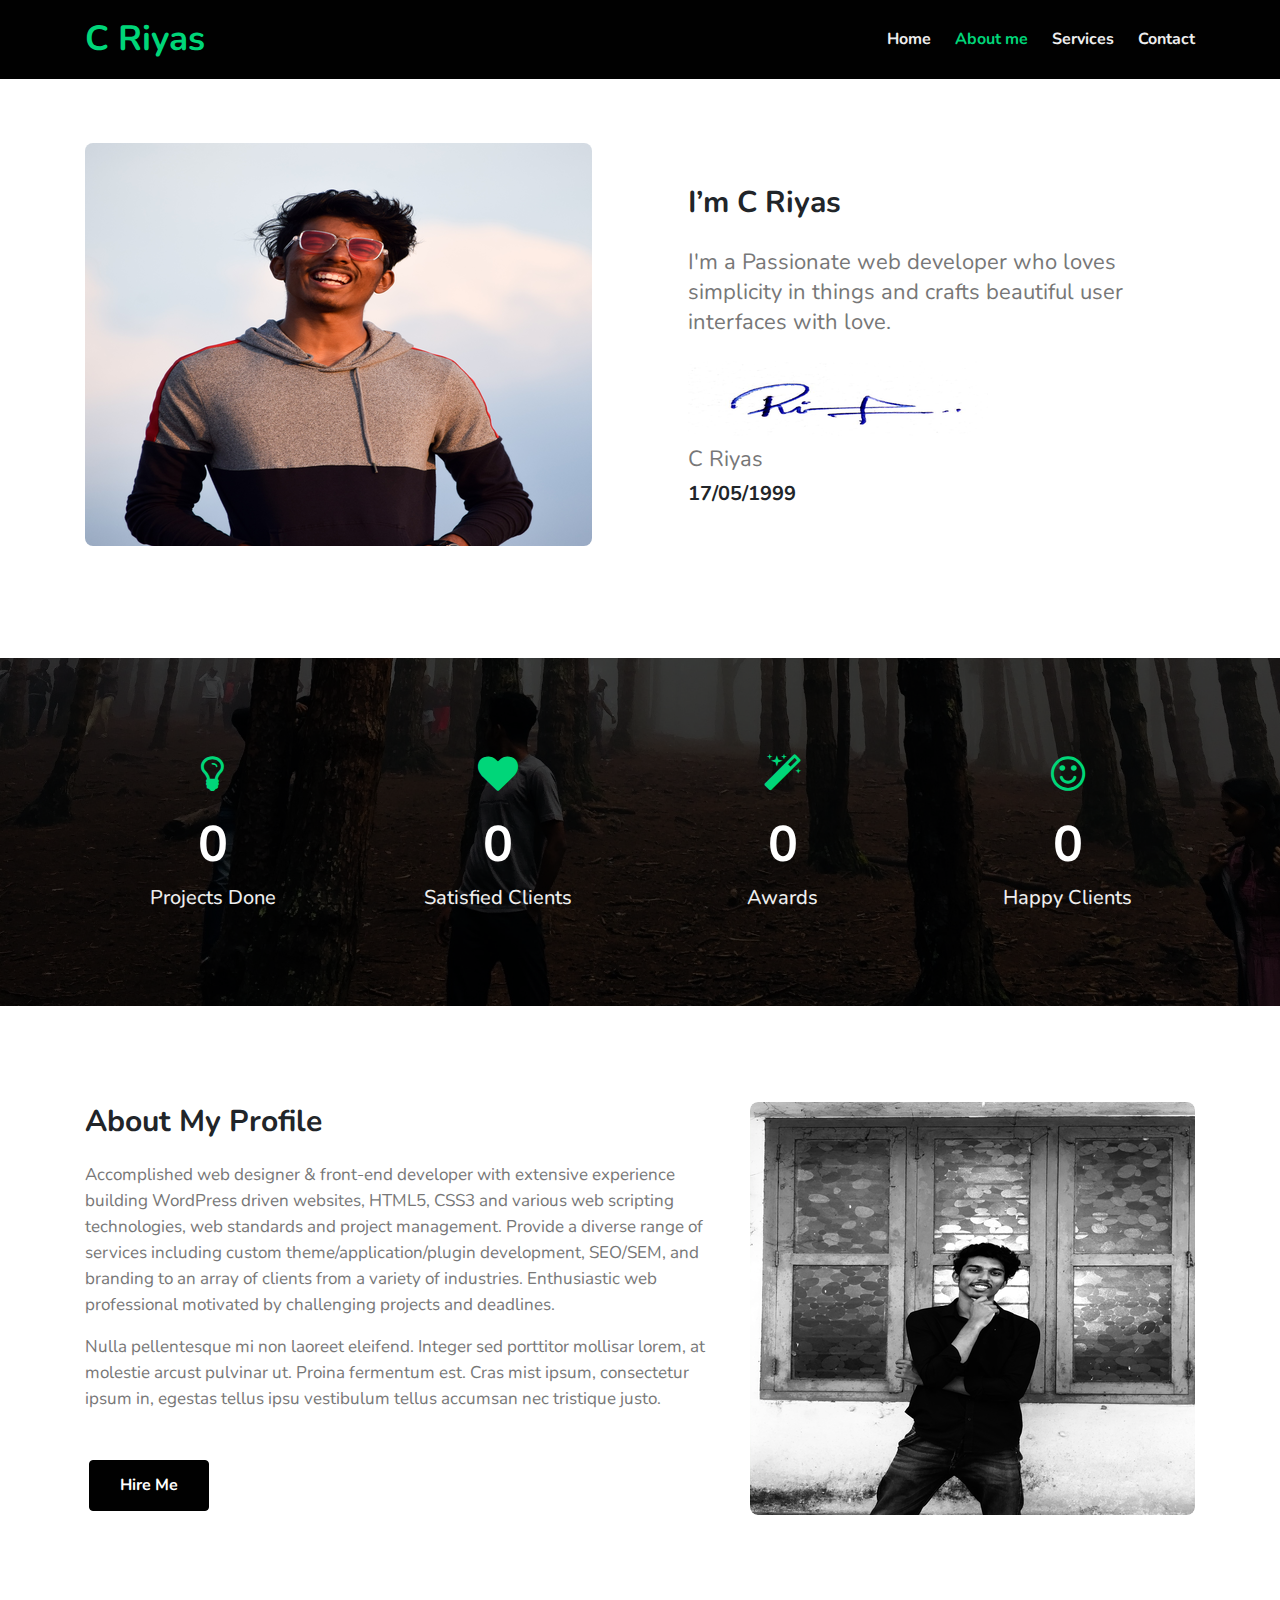
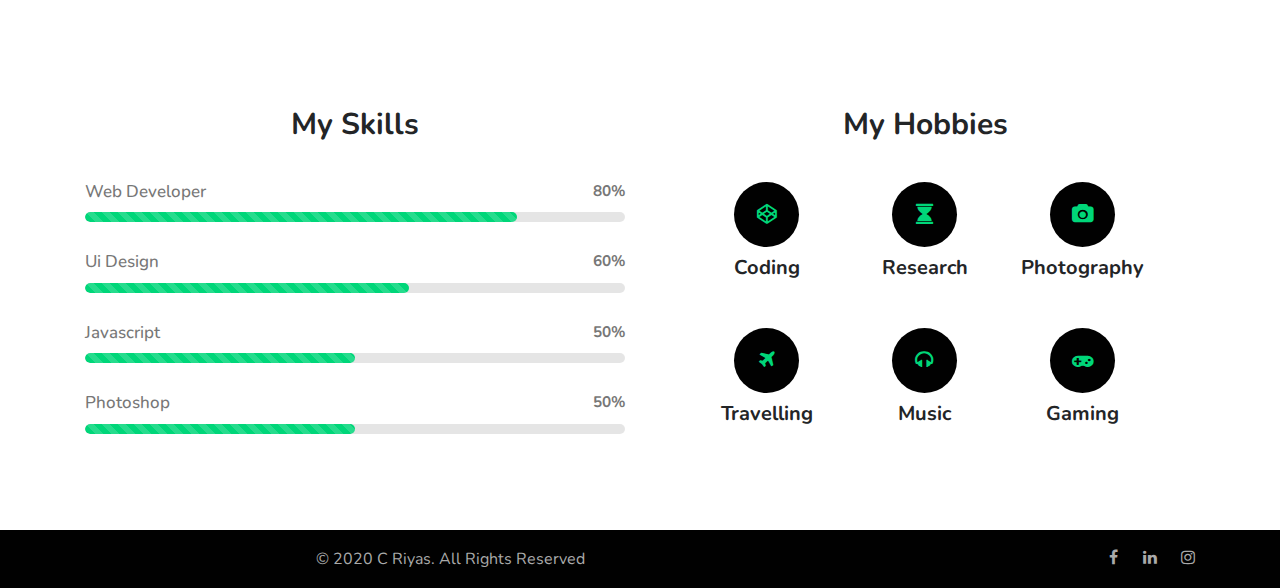
==== about.html @ 2004eec5 "Final file" ====
<!--
Author: W3layouts
Author URL: http://w3layouts.com
-->
<!doctype html>
<html lang="en">

<head>
  <!-- Required meta tags -->
  <meta charset="utf-8">
  <meta name="viewport" content="width=device-width, initial-scale=1, shrink-to-fit=no">

  <title>C Riyas | About</title>
  <link rel="icon" href="assets/images/title.jpg" type="image/icon type">

  <!-- google fonts -->
  <link href="//fonts.googleapis.com/css?family=Nunito:400,700&display=swap" rel="stylesheet">

  <!-- Template CSS -->
  <link rel="stylesheet" href="assets/css/style-starter.css">

</head>

<body>
<!-- header -->
<header>
  <div class="w3l-header" id="home">
    <div class="container">
      <nav class="navbar navbar-expand-lg navbar-dark pl-0 pr-0">
        <a class="navbar-brand m-0" href="index.html">C Riyas</a>
        <!-- if logo is image enable this   
            <a class="navbar-brand" href="#index.html">
                <img src="image-path" alt="Your logo" title="Your logo" style="height:35px;" />
            </a> -->
        <button class="navbar-toggler" type="button" data-toggle="collapse" data-target="#navbarNav" aria-controls="navbarNav" aria-expanded="false"
          aria-label="Toggle navigation">
          <span class="navbar-toggler-icon fa fa-bars"></span>
        </button>
        <div class="collapse navbar-collapse" id="navbarNav">
          <ul class="navbar-nav ml-auto">
            <li class="nav-item mr-lg-4">
              <a class="nav-link pl-0 pr-0" href="index.html">Home <span class="sr-only">(current)</span></a>
            </li>
            <li class="nav-item active mr-lg-4">
              <a class="nav-link pl-0 pr-0" href="about.html">About me</a>
            </li>
            <li class="nav-item mr-lg-4">
              <a class="nav-link pl-0 pr-0" href="services.html">Services</a>
            </li>
            <li class="nav-item">
              <a class="nav-link pl-0 pr-0" href="contact.html">Contact</a>
            </li>
          </ul>
        </div>
      </nav>
    </div>
  </div>
</header>
<!-- //header -->
<!-- about me -->
<div class="w3l-about py-5">
    <div class="container py-lg-3">
        <div class="row about-content mb-lg-5">
            <div class="col-lg-6 pr-md-5">
                <div class="image-block">
                    <img src="assets/images/profile.png" class="img-fluid myphoto" alt="my photo" />
                </div>
            </div>
            <div class="col-lg-6 info pl-lg-5 mt-lg-0 mt-5 pt-lg-0 pt-3 align-center">
                <h4 class="">I’m C Riyas</h4>
                <p class="mt-md-4 mt-3 mb-0"> I'm a Passionate web developer who loves simplicity in things and crafts beautiful user
                    interfaces with love.</p>
                <img src="assets/images/sign-riy.png" class="img-fluid signature mt-4 mb-2" width="300px" alt="my photo" />
                <p class="m-0 mb-2">C Riyas</p>
                <h6>17/05/1999</h6>
            </div>
        </div>
    </div>
</div>
<!-- //about me -->
<!-- stats -->
<section class="w3l-stats py-lg-5 py-4" id="stats">
    <div class="gallery-inner container py-md-5 py-4">
        <div class="row stats-con text-white">
            <div class="col-sm-3 col-6 stats_info counter_grid">
                <span class="fa fa-lightbulb-o"></span>
                <p class="counter">0</p>
                <h4>Projects Done</h4>
            </div>
            <div class="col-sm-3 col-6 stats_info counter_grid1">
                <span class="fa fa-heart"></span>
                <p class="counter">0</p>
                <h4>Satisfied Clients</h4>
            </div>
            <div class="col-sm-3 col-6 stats_info counter_grid mt-sm-0 mt-5">
                <span class="fa fa-magic"></span>
                <p class="counter">0</p>
                <h4>Awards</h4>
            </div>
            <div class="col-sm-3 col-6 stats_info counter_grid2 mt-sm-0 mt-5">
                <span class="fa fa-smile-o"></span>
                <p class="counter">0</p>
                <h4>Happy Clients</h4>
            </div>
        </div>
    </div>
</section>
<!-- //stats -->
<!-- about my profile -->
<section class="w3l-about-bottom py-5" id="about">
    <div class="container py-lg-5 py-md-3">
        <div class="row middle-grids">
            <div class="col-lg-7 advantage-grid-info">
                <div class="advantage_left">
                    <h4>About my profile </h4>
                    <p class="mb-3">Accomplished web designer & front-end developer with extensive experience
                        building WordPress driven websites, HTML5, CSS3 and various web scripting technologies,
                        web standards and project management. Provide a diverse range of services including custom
                        theme/application/plugin development, SEO/SEM, and branding to an array of clients from a
                        variety of industries. Enthusiastic web professional motivated by challenging projects and
                        deadlines.</p>
                    <p class="mb-0">Nulla pellentesque mi non laoreet eleifend. Integer sed porttitor mollisar
                        lorem, at molestie arcust pulvinar ut. Proina fermentum est. Cras mist ipsum, consectetur
                        ipsum in, egestas tellus ipsu vestibulum tellus accumsan nec tristique justo.
                    </p>
                    <a href="contact.html" class="btn-style btn-secondary btn mt-lg-5 mt-4 ml-1">Hire Me</a>
                </div>
            </div>
            <div class="col-lg-5 advantage-grid-info1">
                <div class="advantage_left1 mt-lg-0 mt-5">
                    <img src="assets/images/about.png" class="img img-fluid" alt="">
                </div>
            </div>
        </div>
    </div>
</section>
<!-- //about my profile -->
<!-- skills and hobbies -->
<div class="w3l-skills py-5" id="skills">
    <div class="container py-lg-5 py-md-3">
        <div class="modal-spa">
            <div class="row skills">
                <div class="col-lg-6 bar-grids bargrids-left">
                    <h4> My Skills </h4>
                    <h6>web developer <span> 80% </span></h6>
                    <div class="progress">
                        <div class="progress-bar progress-bar-striped active editContent" style="width: 80%">
                        </div>
                    </div>
                    <h6>ui design <span> 60% </span></h6>
                    <div class="progress  w3-bar-grids">
                        <div class="progress-bar progress-bar-striped active" style="width: 60%">
                        </div>
                    </div>
                    <h6>Javascript<span>50% </span></h6>
                    <div class="progress  w3-bar-grids">
                        <div class="progress-bar progress-bar-striped active" style="width: 50%">
                        </div>
                    </div>
                    <h6>Photoshop <span> 50% </span></h6>
                    <div class="progress  w3-bar-grids prgs-w3-last">
                        <div class="progress-bar progress-bar-striped active" style="width: 50%">
                        </div>
                    </div>
                </div>
                <div class="col-lg-6 bar-grids w3-bar-grids mt-lg-0 mt-5">
                    <h4> My Hobbies </h4>
                    <div class="row pl-lg-5 pr-lg-5">
                        <div class="col-4 hobbies-grid1 grid1">
                            <div class="icon-bg">
                                <span class="fa fa-codepen"></span>
                            </div>
                            <h5>Coding</h5>
                        </div>
                        <div class="col-4 hobbies-grid1 grid2">
                            <div class="icon-bg">
                                <span class="fa fa-hourglass"></span>
                            </div>
                            <h5>Research</h5>
                        </div>
                        <div class="col-4 hobbies-grid1 grid3">
                            <div class="icon-bg">
                                <span class="fa fa-camera"></span>
                            </div>
                            <h5>Photography</h5>
                        </div>
                        <div class="col-4 hobbies-grid1 grid4">
                            <div class="icon-bg">
                                <span class="fa fa-plane"></span>
                            </div>
                            <h5>Travelling</h5>
                        </div>
                        <div class="col-4 hobbies-grid1 grid5">
                            <div class="icon-bg">
                                <span class="fa fa-headphones"></span>
                            </div>
                            <h5>Music</h5>
                        </div>
                        <div class="col-4 hobbies-grid1 grid6">
                            <div class="icon-bg">
                                <span class="fa fa-gamepad"></span>
                            </div>
                            <h5>Gaming</h5>
                        </div>
                    </div>
                </div>
            </div>
        </div>
    </div>
</div>
<!-- //skills and hobbies -->
<!-- Footer -->
<footer>
  <section class="w3l-footers-1">
    <div class="footer py-3">
      <div class="container">
        <div class="footer-content">
          <div class="row">
            <div class="col-lg-8 footer-left">
              <p class="m-0 text-center">&copy; 2020 C Riyas. All Rights Reserved</p>
            </div>
            <div class="col-lg-4 footer-right text-lg-right text-center mt-lg-0 mt-3">
              <ul class="social m-0 p-0">
                <li><a href="https://www.facebook.com/riyas.muhammed.7315/"><span class="fa fa-facebook"></span></a></li>
                <li><a href="#linkedin"><span class="fa fa-linkedin"></span></a></li>
                <li><a href="https://www.instagram.com/c_riyaz/"><span class="fa fa-instagram"></span></a></li>
              </ul>
            </div>
          </div>
        </div>
      </div>
    </div>
  </section>
</footer>
<!-- //Footer -->

<!-- move top -->
<button onclick="topFunction()" id="movetop" class="editContent" title="Go to top">
  <span class="fa fa-angle-up"></span>
</button>
<script>
  // When the user scrolls down 20px from the top of the document, show the button
  window.onscroll = function () {
    scrollFunction()
  };

  function scrollFunction() {
    if (document.body.scrollTop > 20 || document.documentElement.scrollTop > 20) {
      document.getElementById("movetop").style.display = "block";
    } else {
      document.getElementById("movetop").style.display = "none";
    }
  }

  // When the user clicks on the button, scroll to the top of the document
  function topFunction() {
    document.body.scrollTop = 0;
    document.documentElement.scrollTop = 0;
  }
</script>
<!-- /move top -->

<!-- common jquery -->
<script src="assets/js/jquery-3.3.1.min.js"></script>
<!-- //common jquery -->

<!-- disable body scroll which navbar is in active -->
<script>
  $(function () {
    $('.navbar-toggler').click(function () {
      $('body').toggleClass('noscroll');
    })
  });
</script>
<!-- disable body scroll which navbar is in active -->


<!-- for blog carousel slider -->
<script src="assets/js/owl.carousel.js"></script>
<script>
  $(document).ready(function () {
    var owl = $('.owl-carousel');
    owl.owlCarousel({
      stagePadding: 20,
      margin: 15,
      nav: false,
      loop: false,
      responsive: {
        0: {
          items: 1
        },
        600: {
          items: 2
        },
        1000: {
          items: 3
        }
      }
    })
  })
</script>
<!-- //for blog carousel slider -->


<!-- stats number counter-->
<script src="assets/js/jquery.waypoints.min.js"></script>
<script src="assets/js/jquery.countup.js"></script>
<script>
  $('.counter').countUp();
</script>
<!-- //stats number counter -->

<!-- jQuery-Photo-filter-lightbox-portfolio-plugin -->
<script src="assets/js/jquery-1.7.2.js"></script>
<script src="assets/js/jquery.quicksand.js"></script>
<script src="assets/js/script.js"></script>
<script src="assets/js/jquery.prettyPhoto.js"></script>
<!-- //jQuery-Photo-filter-lightbox-portfolio-plugin -->

<!--  bootstrap js -->
<script src="assets/js/bootstrap.min.js"></script>
<!--  //bootstrap js -->

</body>

</html>
---- assets/css/style-starter.css ----
/*--
Author: W3layouts
Author URL: http://w3layouts.com
--*/@charset "UTF-8";
/*!
 * Bootstrap v4.4.1 (https://getbootstrap.com/)
 * Copyright 2011-2019 The Bootstrap Authors
 * Copyright 2011-2019 Twitter, Inc.
 * Licensed under MIT (https://github.com/twbs/bootstrap/blob/master/LICENSE)
 */
:root {
  --blue: #007bff;
  --indigo: #6610f2;
  --purple: #6f42c1;
  --pink: #e83e8c;
  --red: #dc3545;
  --orange: #fd7e14;
  --yellow: #ffc107;
  --green: #28a745;
  --teal: #20c997;
  --cyan: #17a2b8;
  --white: #fff;
  --gray: #6c757d;
  --gray-dark: #343a40;
  --primary: #00d679;
  --secondary: #010101;
  --success: #28a745;
  --info: #17a2b8;
  --warning: #ffc107;
  --danger: #dc3545;
  --light: #f8f9fa;
  --dark: #343a40;
  --breakpoint-xs: 0;
  --breakpoint-sm: 576px;
  --breakpoint-md: 768px;
  --breakpoint-lg: 992px;
  --breakpoint-xl: 1200px;
  --font-family-sans-serif: -apple-system, BlinkMacSystemFont, "Segoe UI", Roboto, "Helvetica Neue", Arial, "Noto Sans", sans-serif, "Apple Color Emoji", "Segoe UI Emoji", "Segoe UI Symbol", "Noto Color Emoji";
  --font-family-monospace: SFMono-Regular, Menlo, Monaco, Consolas, "Liberation Mono", "Courier New", monospace; }

*,
*::before,
*::after {
  box-sizing: border-box; }

html {
  font-family: sans-serif;
  line-height: 1.15;
  -webkit-text-size-adjust: 100%;
  -webkit-tap-highlight-color: rgba(0, 0, 0, 0); }

article, aside, figcaption, figure, footer, header, hgroup, main, nav, section {
  display: block; }

body {
  margin: 0;
  font-family: -apple-system, BlinkMacSystemFont, "Segoe UI", Roboto, "Helvetica Neue", Arial, "Noto Sans", sans-serif, "Apple Color Emoji", "Segoe UI Emoji", "Segoe UI Symbol", "Noto Color Emoji";
  font-size: 1rem;
  font-weight: 400;
  line-height: 1.5;
  color: #212529;
  text-align: left;
  background-color: #fff; }

[tabindex="-1"]:focus:not(:focus-visible) {
  outline: 0 !important; }

hr {
  box-sizing: content-box;
  height: 0;
  overflow: visible; }

h1, h2, h3, h4, h5, h6 {
  margin-top: 0;
  margin-bottom: 0.5rem; }

p {
  margin-top: 0;
  margin-bottom: 1rem; }

abbr[title],
abbr[data-original-title] {
  text-decoration: underline;
  -webkit-text-decoration: underline dotted;
          text-decoration: underline dotted;
  cursor: help;
  border-bottom: 0;
  -webkit-text-decoration-skip-ink: none;
          text-decoration-skip-ink: none; }

address {
  margin-bottom: 1rem;
  font-style: normal;
  line-height: inherit; }

ol,
ul,
dl {
  margin-top: 0;
  margin-bottom: 1rem; }

ol ol,
ul ul,
ol ul,
ul ol {
  margin-bottom: 0; }

dt {
  font-weight: 700; }

dd {
  margin-bottom: .5rem;
  margin-left: 0; }

blockquote {
  margin: 0 0 1rem; }

b,
strong {
  font-weight: bolder; }

small {
  font-size: 80%; }

sub,
sup {
  position: relative;
  font-size: 75%;
  line-height: 0;
  vertical-align: baseline; }

sub {
  bottom: -.25em; }

sup {
  top: -.5em; }

a {
  color: #00d679;
  text-decoration: none;
  background-color: transparent; }
  a:hover {
    color: #008a4e;
    text-decoration: underline; }

a:not([href]) {
  color: inherit;
  text-decoration: none; }
  a:not([href]):hover {
    color: inherit;
    text-decoration: none; }

pre,
code,
kbd,
samp {
  font-family: SFMono-Regular, Menlo, Monaco, Consolas, "Liberation Mono", "Courier New", monospace;
  font-size: 1em; }

pre {
  margin-top: 0;
  margin-bottom: 1rem;
  overflow: auto; }

figure {
  margin: 0 0 1rem; }

img {
  vertical-align: middle;
  border-style: none; }

svg {
  overflow: hidden;
  vertical-align: middle; }

table {
  border-collapse: collapse; }

caption {
  padding-top: 0.75rem;
  padding-bottom: 0.75rem;
  color: #6c757d;
  text-align: left;
  caption-side: bottom; }

th {
  text-align: inherit; }

label {
  display: inline-block;
  margin-bottom: 0.5rem; }

button {
  border-radius: 0; }

button:focus {
  outline: 1px dotted;
  outline: 5px auto -webkit-focus-ring-color; }

input,
button,
select,
optgroup,
textarea {
  margin: 0;
  font-family: inherit;
  font-size: inherit;
  line-height: inherit; }

button,
input {
  overflow: visible; }

button,
select {
  text-transform: none; }

select {
  word-wrap: normal; }

button,
[type="button"],
[type="reset"],
[type="submit"] {
  -webkit-appearance: button; }

button:not(:disabled),
[type="button"]:not(:disabled),
[type="reset"]:not(:disabled),
[type="submit"]:not(:disabled) {
  cursor: pointer; }

button::-moz-focus-inner,
[type="button"]::-moz-focus-inner,
[type="reset"]::-moz-focus-inner,
[type="submit"]::-moz-focus-inner {
  padding: 0;
  border-style: none; }

input[type="radio"],
input[type="checkbox"] {
  box-sizing: border-box;
  padding: 0; }

input[type="date"],
input[type="time"],
input[type="datetime-local"],
input[type="month"] {
  -webkit-appearance: listbox; }

textarea {
  overflow: auto;
  resize: vertical; }

fieldset {
  min-width: 0;
  padding: 0;
  margin: 0;
  border: 0; }

legend {
  display: block;
  width: 100%;
  max-width: 100%;
  padding: 0;
  margin-bottom: .5rem;
  font-size: 1.5rem;
  line-height: inherit;
  color: inherit;
  white-space: normal; }
  @media (max-width: 1200px) {
    legend {
      font-size: calc(1.275rem + 0.3vw) ; } }

progress {
  vertical-align: baseline; }

[type="number"]::-webkit-inner-spin-button,
[type="number"]::-webkit-outer-spin-button {
  height: auto; }

[type="search"] {
  outline-offset: -2px;
  -webkit-appearance: none; }

[type="search"]::-webkit-search-decoration {
  -webkit-appearance: none; }

::-webkit-file-upload-button {
  font: inherit;
  -webkit-appearance: button; }

output {
  display: inline-block; }

summary {
  display: list-item;
  cursor: pointer; }

template {
  display: none; }

[hidden] {
  display: none !important; }

h1, h2, h3, h4, h5, h6,
.h1, .h2, .h3, .h4, .h5, .h6 {
  margin-bottom: 0.5rem;
  font-weight: 500;
  line-height: 1.2; }

h1, .h1 {
  font-size: 2.5rem; }
  @media (max-width: 1200px) {
    h1, .h1 {
      font-size: calc(1.375rem + 1.5vw) ; } }

h2, .h2 {
  font-size: 2rem; }
  @media (max-width: 1200px) {
    h2, .h2 {
      font-size: calc(1.325rem + 0.9vw) ; } }

h3, .h3 {
  font-size: 1.75rem; }
  @media (max-width: 1200px) {
    h3, .h3 {
      font-size: calc(1.3rem + 0.6vw) ; } }

h4, .h4 {
  font-size: 1.5rem; }
  @media (max-width: 1200px) {
    h4, .h4 {
      font-size: calc(1.275rem + 0.3vw) ; } }

h5, .h5 {
  font-size: 1.25rem; }

h6, .h6 {
  font-size: 1rem; }

.lead {
  font-size: 1.25rem;
  font-weight: 300; }

.display-1 {
  font-size: 6rem;
  font-weight: 300;
  line-height: 1.2; }
  @media (max-width: 1200px) {
    .display-1 {
      font-size: calc(1.725rem + 5.7vw) ; } }

.display-2 {
  font-size: 5.5rem;
  font-weight: 300;
  line-height: 1.2; }
  @media (max-width: 1200px) {
    .display-2 {
      font-size: calc(1.675rem + 5.1vw) ; } }

.display-3 {
  font-size: 4.5rem;
  font-weight: 300;
  line-height: 1.2; }
  @media (max-width: 1200px) {
    .display-3 {
      font-size: calc(1.575rem + 3.9vw) ; } }

.display-4 {
  font-size: 3.5rem;
  font-weight: 300;
  line-height: 1.2; }
  @media (max-width: 1200px) {
    .display-4 {
      font-size: calc(1.475rem + 2.7vw) ; } }

hr {
  margin-top: 1rem;
  margin-bottom: 1rem;
  border: 0;
  border-top: 1px solid rgba(0, 0, 0, 0.1); }

small,
.small {
  font-size: 80%;
  font-weight: 400; }

mark,
.mark {
  padding: 0.2em;
  background-color: #fcf8e3; }

.list-unstyled {
  padding-left: 0;
  list-style: none; }

.list-inline {
  padding-left: 0;
  list-style: none; }

.list-inline-item {
  display: inline-block; }
  .list-inline-item:not(:last-child) {
    margin-right: 0.5rem; }

.initialism {
  font-size: 90%;
  text-transform: uppercase; }

.blockquote {
  margin-bottom: 1rem;
  font-size: 1.25rem; }

.blockquote-footer {
  display: block;
  font-size: 80%;
  color: #6c757d; }
  .blockquote-footer::before {
    content: "\2014\00A0"; }

.img-fluid {
  max-width: 100%;
  height: auto; }

.img-thumbnail {
  padding: 0.25rem;
  background-color: #fff;
  border: 1px solid #dee2e6;
  border-radius: 0.25rem;
  max-width: 100%;
  height: auto; }

.figure {
  display: inline-block; }

.figure-img {
  margin-bottom: 0.5rem;
  line-height: 1; }

.figure-caption {
  font-size: 90%;
  color: #6c757d; }

code {
  font-size: 87.5%;
  color: #e83e8c;
  word-wrap: break-word; }
  a > code {
    color: inherit; }

kbd {
  padding: 0.2rem 0.4rem;
  font-size: 87.5%;
  color: #fff;
  background-color: #212529;
  border-radius: 0.2rem; }
  kbd kbd {
    padding: 0;
    font-size: 100%;
    font-weight: 700; }

pre {
  display: block;
  font-size: 87.5%;
  color: #212529; }
  pre code {
    font-size: inherit;
    color: inherit;
    word-break: normal; }

.pre-scrollable {
  max-height: 340px;
  overflow-y: scroll; }

.container {
  width: 100%;
  padding-right: 15px;
  padding-left: 15px;
  margin-right: auto;
  margin-left: auto; }
  @media (min-width: 576px) {
    .container {
      max-width: 540px; } }
  @media (min-width: 768px) {
    .container {
      max-width: 720px; } }
  @media (min-width: 992px) {
    .container {
      max-width: 960px; } }
  @media (min-width: 1200px) {
    .container {
      max-width: 1140px; } }

.container-fluid, .container-sm, .container-md, .container-lg, .container-xl {
  width: 100%;
  padding-right: 15px;
  padding-left: 15px;
  margin-right: auto;
  margin-left: auto; }

@media (min-width: 576px) {
  .container, .container-sm {
    max-width: 540px; } }

@media (min-width: 768px) {
  .container, .container-sm, .container-md {
    max-width: 720px; } }

@media (min-width: 992px) {
  .container, .container-sm, .container-md, .container-lg {
    max-width: 960px; } }

@media (min-width: 1200px) {
  .container, .container-sm, .container-md, .container-lg, .container-xl {
    max-width: 1140px; } }

.row {
  display: flex;
  flex-wrap: wrap;
  margin-right: -15px;
  margin-left: -15px; }

.no-gutters {
  margin-right: 0;
  margin-left: 0; }
  .no-gutters > .col,
  .no-gutters > [class*="col-"] {
    padding-right: 0;
    padding-left: 0; }

.col-1, .col-2, .col-3, .col-4, .col-5, .col-6, .col-7, .col-8, .col-9, .col-10, .col-11, .col-12, .col,
.col-auto, .col-sm-1, .col-sm-2, .col-sm-3, .col-sm-4, .col-sm-5, .col-sm-6, .col-sm-7, .col-sm-8, .col-sm-9, .col-sm-10, .col-sm-11, .col-sm-12, .col-sm,
.col-sm-auto, .col-md-1, .col-md-2, .col-md-3, .col-md-4, .col-md-5, .col-md-6, .col-md-7, .col-md-8, .col-md-9, .col-md-10, .col-md-11, .col-md-12, .col-md,
.col-md-auto, .col-lg-1, .col-lg-2, .col-lg-3, .col-lg-4, .col-lg-5, .col-lg-6, .col-lg-7, .col-lg-8, .col-lg-9, .col-lg-10, .col-lg-11, .col-lg-12, .col-lg,
.col-lg-auto, .col-xl-1, .col-xl-2, .col-xl-3, .col-xl-4, .col-xl-5, .col-xl-6, .col-xl-7, .col-xl-8, .col-xl-9, .col-xl-10, .col-xl-11, .col-xl-12, .col-xl,
.col-xl-auto {
  position: relative;
  width: 100%;
  padding-right: 15px;
  padding-left: 15px; }

.col {
  flex-basis: 0;
  flex-grow: 1;
  max-width: 100%; }

.row-cols-1 > * {
  flex: 0 0 100%;
  max-width: 100%; }

.row-cols-2 > * {
  flex: 0 0 50%;
  max-width: 50%; }

.row-cols-3 > * {
  flex: 0 0 33.33333%;
  max-width: 33.33333%; }

.row-cols-4 > * {
  flex: 0 0 25%;
  max-width: 25%; }

.row-cols-5 > * {
  flex: 0 0 20%;
  max-width: 20%; }

.row-cols-6 > * {
  flex: 0 0 16.66667%;
  max-width: 16.66667%; }

.col-auto {
  flex: 0 0 auto;
  width: auto;
  max-width: 100%; }

.col-1 {
  flex: 0 0 8.33333%;
  max-width: 8.33333%; }

.col-2 {
  flex: 0 0 16.66667%;
  max-width: 16.66667%; }

.col-3 {
  flex: 0 0 25%;
  max-width: 25%; }

.col-4 {
  flex: 0 0 33.33333%;
  max-width: 33.33333%; }

.col-5 {
  flex: 0 0 41.66667%;
  max-width: 41.66667%; }

.col-6 {
  flex: 0 0 50%;
  max-width: 50%; }

.col-7 {
  flex: 0 0 58.33333%;
  max-width: 58.33333%; }

.col-8 {
  flex: 0 0 66.66667%;
  max-width: 66.66667%; }

.col-9 {
  flex: 0 0 75%;
  max-width: 75%; }

.col-10 {
  flex: 0 0 83.33333%;
  max-width: 83.33333%; }

.col-11 {
  flex: 0 0 91.66667%;
  max-width: 91.66667%; }

.col-12 {
  flex: 0 0 100%;
  max-width: 100%; }

.order-first {
  order: -1; }

.order-last {
  order: 13; }

.order-0 {
  order: 0; }

.order-1 {
  order: 1; }

.order-2 {
  order: 2; }

.order-3 {
  order: 3; }

.order-4 {
  order: 4; }

.order-5 {
  order: 5; }

.order-6 {
  order: 6; }

.order-7 {
  order: 7; }

.order-8 {
  order: 8; }

.order-9 {
  order: 9; }

.order-10 {
  order: 10; }

.order-11 {
  order: 11; }

.order-12 {
  order: 12; }

.offset-1 {
  margin-left: 8.33333%; }

.offset-2 {
  margin-left: 16.66667%; }

.offset-3 {
  margin-left: 25%; }

.offset-4 {
  margin-left: 33.33333%; }

.offset-5 {
  margin-left: 41.66667%; }

.offset-6 {
  margin-left: 50%; }

.offset-7 {
  margin-left: 58.33333%; }

.offset-8 {
  margin-left: 66.66667%; }

.offset-9 {
  margin-left: 75%; }

.offset-10 {
  margin-left: 83.33333%; }

.offset-11 {
  margin-left: 91.66667%; }

@media (min-width: 576px) {
  .col-sm {
    flex-basis: 0;
    flex-grow: 1;
    max-width: 100%; }
  .row-cols-sm-1 > * {
    flex: 0 0 100%;
    max-width: 100%; }
  .row-cols-sm-2 > * {
    flex: 0 0 50%;
    max-width: 50%; }
  .row-cols-sm-3 > * {
    flex: 0 0 33.33333%;
    max-width: 33.33333%; }
  .row-cols-sm-4 > * {
    flex: 0 0 25%;
    max-width: 25%; }
  .row-cols-sm-5 > * {
    flex: 0 0 20%;
    max-width: 20%; }
  .row-cols-sm-6 > * {
    flex: 0 0 16.66667%;
    max-width: 16.66667%; }
  .col-sm-auto {
    flex: 0 0 auto;
    width: auto;
    max-width: 100%; }
  .col-sm-1 {
    flex: 0 0 8.33333%;
    max-width: 8.33333%; }
  .col-sm-2 {
    flex: 0 0 16.66667%;
    max-width: 16.66667%; }
  .col-sm-3 {
    flex: 0 0 25%;
    max-width: 25%; }
  .col-sm-4 {
    flex: 0 0 33.33333%;
    max-width: 33.33333%; }
  .col-sm-5 {
    flex: 0 0 41.66667%;
    max-width: 41.66667%; }
  .col-sm-6 {
    flex: 0 0 50%;
    max-width: 50%; }
  .col-sm-7 {
    flex: 0 0 58.33333%;
    max-width: 58.33333%; }
  .col-sm-8 {
    flex: 0 0 66.66667%;
    max-width: 66.66667%; }
  .col-sm-9 {
    flex: 0 0 75%;
    max-width: 75%; }
  .col-sm-10 {
    flex: 0 0 83.33333%;
    max-width: 83.33333%; }
  .col-sm-11 {
    flex: 0 0 91.66667%;
    max-width: 91.66667%; }
  .col-sm-12 {
    flex: 0 0 100%;
    max-width: 100%; }
  .order-sm-first {
    order: -1; }
  .order-sm-last {
    order: 13; }
  .order-sm-0 {
    order: 0; }
  .order-sm-1 {
    order: 1; }
  .order-sm-2 {
    order: 2; }
  .order-sm-3 {
    order: 3; }
  .order-sm-4 {
    order: 4; }
  .order-sm-5 {
    order: 5; }
  .order-sm-6 {
    order: 6; }
  .order-sm-7 {
    order: 7; }
  .order-sm-8 {
    order: 8; }
  .order-sm-9 {
    order: 9; }
  .order-sm-10 {
    order: 10; }
  .order-sm-11 {
    order: 11; }
  .order-sm-12 {
    order: 12; }
  .offset-sm-0 {
    margin-left: 0; }
  .offset-sm-1 {
    margin-left: 8.33333%; }
  .offset-sm-2 {
    margin-left: 16.66667%; }
  .offset-sm-3 {
    margin-left: 25%; }
  .offset-sm-4 {
    margin-left: 33.33333%; }
  .offset-sm-5 {
    margin-left: 41.66667%; }
  .offset-sm-6 {
    margin-left: 50%; }
  .offset-sm-7 {
    margin-left: 58.33333%; }
  .offset-sm-8 {
    margin-left: 66.66667%; }
  .offset-sm-9 {
    margin-left: 75%; }
  .offset-sm-10 {
    margin-left: 83.33333%; }
  .offset-sm-11 {
    margin-left: 91.66667%; } }

@media (min-width: 768px) {
  .col-md {
    flex-basis: 0;
    flex-grow: 1;
    max-width: 100%; }
  .row-cols-md-1 > * {
    flex: 0 0 100%;
    max-width: 100%; }
  .row-cols-md-2 > * {
    flex: 0 0 50%;
    max-width: 50%; }
  .row-cols-md-3 > * {
    flex: 0 0 33.33333%;
    max-width: 33.33333%; }
  .row-cols-md-4 > * {
    flex: 0 0 25%;
    max-width: 25%; }
  .row-cols-md-5 > * {
    flex: 0 0 20%;
    max-width: 20%; }
  .row-cols-md-6 > * {
    flex: 0 0 16.66667%;
    max-width: 16.66667%; }
  .col-md-auto {
    flex: 0 0 auto;
    width: auto;
    max-width: 100%; }
  .col-md-1 {
    flex: 0 0 8.33333%;
    max-width: 8.33333%; }
  .col-md-2 {
    flex: 0 0 16.66667%;
    max-width: 16.66667%; }
  .col-md-3 {
    flex: 0 0 25%;
    max-width: 25%; }
  .col-md-4 {
    flex: 0 0 33.33333%;
    max-width: 33.33333%; }
  .col-md-5 {
    flex: 0 0 41.66667%;
    max-width: 41.66667%; }
  .col-md-6 {
    flex: 0 0 50%;
    max-width: 50%; }
  .col-md-7 {
    flex: 0 0 58.33333%;
    max-width: 58.33333%; }
  .col-md-8 {
    flex: 0 0 66.66667%;
    max-width: 66.66667%; }
  .col-md-9 {
    flex: 0 0 75%;
    max-width: 75%; }
  .col-md-10 {
    flex: 0 0 83.33333%;
    max-width: 83.33333%; }
  .col-md-11 {
    flex: 0 0 91.66667%;
    max-width: 91.66667%; }
  .col-md-12 {
    flex: 0 0 100%;
    max-width: 100%; }
  .order-md-first {
    order: -1; }
  .order-md-last {
    order: 13; }
  .order-md-0 {
    order: 0; }
  .order-md-1 {
    order: 1; }
  .order-md-2 {
    order: 2; }
  .order-md-3 {
    order: 3; }
  .order-md-4 {
    order: 4; }
  .order-md-5 {
    order: 5; }
  .order-md-6 {
    order: 6; }
  .order-md-7 {
    order: 7; }
  .order-md-8 {
    order: 8; }
  .order-md-9 {
    order: 9; }
  .order-md-10 {
    order: 10; }
  .order-md-11 {
    order: 11; }
  .order-md-12 {
    order: 12; }
  .offset-md-0 {
    margin-left: 0; }
  .offset-md-1 {
    margin-left: 8.33333%; }
  .offset-md-2 {
    margin-left: 16.66667%; }
  .offset-md-3 {
    margin-left: 25%; }
  .offset-md-4 {
    margin-left: 33.33333%; }
  .offset-md-5 {
    margin-left: 41.66667%; }
  .offset-md-6 {
    margin-left: 50%; }
  .offset-md-7 {
    margin-left: 58.33333%; }
  .offset-md-8 {
    margin-left: 66.66667%; }
  .offset-md-9 {
    margin-left: 75%; }
  .offset-md-10 {
    margin-left: 83.33333%; }
  .offset-md-11 {
    margin-left: 91.66667%; } }

@media (min-width: 992px) {
  .col-lg {
    flex-basis: 0;
    flex-grow: 1;
    max-width: 100%; }
  .row-cols-lg-1 > * {
    flex: 0 0 100%;
    max-width: 100%; }
  .row-cols-lg-2 > * {
    flex: 0 0 50%;
    max-width: 50%; }
  .row-cols-lg-3 > * {
    flex: 0 0 33.33333%;
    max-width: 33.33333%; }
  .row-cols-lg-4 > * {
    flex: 0 0 25%;
    max-width: 25%; }
  .row-cols-lg-5 > * {
    flex: 0 0 20%;
    max-width: 20%; }
  .row-cols-lg-6 > * {
    flex: 0 0 16.66667%;
    max-width: 16.66667%; }
  .col-lg-auto {
    flex: 0 0 auto;
    width: auto;
    max-width: 100%; }
  .col-lg-1 {
    flex: 0 0 8.33333%;
    max-width: 8.33333%; }
  .col-lg-2 {
    flex: 0 0 16.66667%;
    max-width: 16.66667%; }
  .col-lg-3 {
    flex: 0 0 25%;
    max-width: 25%; }
  .col-lg-4 {
    flex: 0 0 33.33333%;
    max-width: 33.33333%; }
  .col-lg-5 {
    flex: 0 0 41.66667%;
    max-width: 41.66667%; }
  .col-lg-6 {
    flex: 0 0 50%;
    max-width: 50%; }
  .col-lg-7 {
    flex: 0 0 58.33333%;
    max-width: 58.33333%; }
  .col-lg-8 {
    flex: 0 0 66.66667%;
    max-width: 66.66667%; }
  .col-lg-9 {
    flex: 0 0 75%;
    max-width: 75%; }
  .col-lg-10 {
    flex: 0 0 83.33333%;
    max-width: 83.33333%; }
  .col-lg-11 {
    flex: 0 0 91.66667%;
    max-width: 91.66667%; }
  .col-lg-12 {
    flex: 0 0 100%;
    max-width: 100%; }
  .order-lg-first {
    order: -1; }
  .order-lg-last {
    order: 13; }
  .order-lg-0 {
    order: 0; }
  .order-lg-1 {
    order: 1; }
  .order-lg-2 {
    order: 2; }
  .order-lg-3 {
    order: 3; }
  .order-lg-4 {
    order: 4; }
  .order-lg-5 {
    order: 5; }
  .order-lg-6 {
    order: 6; }
  .order-lg-7 {
    order: 7; }
  .order-lg-8 {
    order: 8; }
  .order-lg-9 {
    order: 9; }
  .order-lg-10 {
    order: 10; }
  .order-lg-11 {
    order: 11; }
  .order-lg-12 {
    order: 12; }
  .offset-lg-0 {
    margin-left: 0; }
  .offset-lg-1 {
    margin-left: 8.33333%; }
  .offset-lg-2 {
    margin-left: 16.66667%; }
  .offset-lg-3 {
    margin-left: 25%; }
  .offset-lg-4 {
    margin-left: 33.33333%; }
  .offset-lg-5 {
    margin-left: 41.66667%; }
  .offset-lg-6 {
    margin-left: 50%; }
  .offset-lg-7 {
    margin-left: 58.33333%; }
  .offset-lg-8 {
    margin-left: 66.66667%; }
  .offset-lg-9 {
    margin-left: 75%; }
  .offset-lg-10 {
    margin-left: 83.33333%; }
  .offset-lg-11 {
    margin-left: 91.66667%; } }

@media (min-width: 1200px) {
  .col-xl {
    flex-basis: 0;
    flex-grow: 1;
    max-width: 100%; }
  .row-cols-xl-1 > * {
    flex: 0 0 100%;
    max-width: 100%; }
  .row-cols-xl-2 > * {
    flex: 0 0 50%;
    max-width: 50%; }
  .row-cols-xl-3 > * {
    flex: 0 0 33.33333%;
    max-width: 33.33333%; }
  .row-cols-xl-4 > * {
    flex: 0 0 25%;
    max-width: 25%; }
  .row-cols-xl-5 > * {
    flex: 0 0 20%;
    max-width: 20%; }
  .row-cols-xl-6 > * {
    flex: 0 0 16.66667%;
    max-width: 16.66667%; }
  .col-xl-auto {
    flex: 0 0 auto;
    width: auto;
    max-width: 100%; }
  .col-xl-1 {
    flex: 0 0 8.33333%;
    max-width: 8.33333%; }
  .col-xl-2 {
    flex: 0 0 16.66667%;
    max-width: 16.66667%; }
  .col-xl-3 {
    flex: 0 0 25%;
    max-width: 25%; }
  .col-xl-4 {
    flex: 0 0 33.33333%;
    max-width: 33.33333%; }
  .col-xl-5 {
    flex: 0 0 41.66667%;
    max-width: 41.66667%; }
  .col-xl-6 {
    flex: 0 0 50%;
    max-width: 50%; }
  .col-xl-7 {
    flex: 0 0 58.33333%;
    max-width: 58.33333%; }
  .col-xl-8 {
    flex: 0 0 66.66667%;
    max-width: 66.66667%; }
  .col-xl-9 {
    flex: 0 0 75%;
    max-width: 75%; }
  .col-xl-10 {
    flex: 0 0 83.33333%;
    max-width: 83.33333%; }
  .col-xl-11 {
    flex: 0 0 91.66667%;
    max-width: 91.66667%; }
  .col-xl-12 {
    flex: 0 0 100%;
    max-width: 100%; }
  .order-xl-first {
    order: -1; }
  .order-xl-last {
    order: 13; }
  .order-xl-0 {
    order: 0; }
  .order-xl-1 {
    order: 1; }
  .order-xl-2 {
    order: 2; }
  .order-xl-3 {
    order: 3; }
  .order-xl-4 {
    order: 4; }
  .order-xl-5 {
    order: 5; }
  .order-xl-6 {
    order: 6; }
  .order-xl-7 {
    order: 7; }
  .order-xl-8 {
    order: 8; }
  .order-xl-9 {
    order: 9; }
  .order-xl-10 {
    order: 10; }
  .order-xl-11 {
    order: 11; }
  .order-xl-12 {
    order: 12; }
  .offset-xl-0 {
    margin-left: 0; }
  .offset-xl-1 {
    margin-left: 8.33333%; }
  .offset-xl-2 {
    margin-left: 16.66667%; }
  .offset-xl-3 {
    margin-left: 25%; }
  .offset-xl-4 {
    margin-left: 33.33333%; }
  .offset-xl-5 {
    margin-left: 41.66667%; }
  .offset-xl-6 {
    margin-left: 50%; }
  .offset-xl-7 {
    margin-left: 58.33333%; }
  .offset-xl-8 {
    margin-left: 66.66667%; }
  .offset-xl-9 {
    margin-left: 75%; }
  .offset-xl-10 {
    margin-left: 83.33333%; }
  .offset-xl-11 {
    margin-left: 91.66667%; } }

.table {
  width: 100%;
  margin-bottom: 1rem;
  color: #212529; }
  .table th,
  .table td {
    padding: 0.75rem;
    vertical-align: top;
    border-top: 1px solid #dee2e6; }
  .table thead th {
    vertical-align: bottom;
    border-bottom: 2px solid #dee2e6; }
  .table tbody + tbody {
    border-top: 2px solid #dee2e6; }

.table-sm th,
.table-sm td {
  padding: 0.3rem; }

.table-bordered {
  border: 1px solid #dee2e6; }
  .table-bordered th,
  .table-bordered td {
    border: 1px solid #dee2e6; }
  .table-bordered thead th,
  .table-bordered thead td {
    border-bottom-width: 2px; }

.table-borderless th,
.table-borderless td,
.table-borderless thead th,
.table-borderless tbody + tbody {
  border: 0; }

.table-striped tbody tr:nth-of-type(odd) {
  background-color: rgba(0, 0, 0, 0.05); }

.table-hover tbody tr:hover {
  color: #212529;
  background-color: rgba(0, 0, 0, 0.075); }

.table-primary,
.table-primary > th,
.table-primary > td {
  background-color: #b8f4d9; }

.table-primary th,
.table-primary td,
.table-primary thead th,
.table-primary tbody + tbody {
  border-color: #7aeab9; }

.table-hover .table-primary:hover {
  background-color: #a2f1cd; }
  .table-hover .table-primary:hover > td,
  .table-hover .table-primary:hover > th {
    background-color: #a2f1cd; }

.table-secondary,
.table-secondary > th,
.table-secondary > td {
  background-color: #b8b8b8; }

.table-secondary th,
.table-secondary td,
.table-secondary thead th,
.table-secondary tbody + tbody {
  border-color: #7b7b7b; }

.table-hover .table-secondary:hover {
  background-color: #ababab; }
  .table-hover .table-secondary:hover > td,
  .table-hover .table-secondary:hover > th {
    background-color: #ababab; }

.table-success,
.table-success > th,
.table-success > td {
  background-color: #c3e6cb; }

.table-success th,
.table-success td,
.table-success thead th,
.table-success tbody + tbody {
  border-color: #8fd19e; }

.table-hover .table-success:hover {
  background-color: #b1dfbb; }
  .table-hover .table-success:hover > td,
  .table-hover .table-success:hover > th {
    background-color: #b1dfbb; }

.table-info,
.table-info > th,
.table-info > td {
  background-color: #bee5eb; }

.table-info th,
.table-info td,
.table-info thead th,
.table-info tbody + tbody {
  border-color: #86cfda; }

.table-hover .table-info:hover {
  background-color: #abdde5; }
  .table-hover .table-info:hover > td,
  .table-hover .table-info:hover > th {
    background-color: #abdde5; }

.table-warning,
.table-warning > th,
.table-warning > td {
  background-color: #ffeeba; }

.table-warning th,
.table-warning td,
.table-warning thead th,
.table-warning tbody + tbody {
  border-color: #ffdf7e; }

.table-hover .table-warning:hover {
  background-color: #ffe8a1; }
  .table-hover .table-warning:hover > td,
  .table-hover .table-warning:hover > th {
    background-color: #ffe8a1; }

.table-danger,
.table-danger > th,
.table-danger > td {
  background-color: #f5c6cb; }

.table-danger th,
.table-danger td,
.table-danger thead th,
.table-danger tbody + tbody {
  border-color: #ed969e; }

.table-hover .table-danger:hover {
  background-color: #f1b0b7; }
  .table-hover .table-danger:hover > td,
  .table-hover .table-danger:hover > th {
    background-color: #f1b0b7; }

.table-light,
.table-light > th,
.table-light > td {
  background-color: #fdfdfe; }

.table-light th,
.table-light td,
.table-light thead th,
.table-light tbody + tbody {
  border-color: #fbfcfc; }

.table-hover .table-light:hover {
  background-color: #ececf6; }
  .table-hover .table-light:hover > td,
  .table-hover .table-light:hover > th {
    background-color: #ececf6; }

.table-dark,
.table-dark > th,
.table-dark > td {
  background-color: #c6c8ca; }

.table-dark th,
.table-dark td,
.table-dark thead th,
.table-dark tbody + tbody {
  border-color: #95999c; }

.table-hover .table-dark:hover {
  background-color: #b9bbbe; }
  .table-hover .table-dark:hover > td,
  .table-hover .table-dark:hover > th {
    background-color: #b9bbbe; }

.table-active,
.table-active > th,
.table-active > td {
  background-color: rgba(0, 0, 0, 0.075); }

.table-hover .table-active:hover {
  background-color: rgba(0, 0, 0, 0.075); }
  .table-hover .table-active:hover > td,
  .table-hover .table-active:hover > th {
    background-color: rgba(0, 0, 0, 0.075); }

.table .thead-dark th {
  color: #fff;
  background-color: #343a40;
  border-color: #454d55; }

.table .thead-light th {
  color: #495057;
  background-color: #e9ecef;
  border-color: #dee2e6; }

.table-dark {
  color: #fff;
  background-color: #343a40; }
  .table-dark th,
  .table-dark td,
  .table-dark thead th {
    border-color: #454d55; }
  .table-dark.table-bordered {
    border: 0; }
  .table-dark.table-striped tbody tr:nth-of-type(odd) {
    background-color: rgba(255, 255, 255, 0.05); }
  .table-dark.table-hover tbody tr:hover {
    color: #fff;
    background-color: rgba(255, 255, 255, 0.075); }

@media (max-width: 575.98px) {
  .table-responsive-sm {
    display: block;
    width: 100%;
    overflow-x: auto;
    -webkit-overflow-scrolling: touch; }
    .table-responsive-sm > .table-bordered {
      border: 0; } }

@media (max-width: 767.98px) {
  .table-responsive-md {
    display: block;
    width: 100%;
    overflow-x: auto;
    -webkit-overflow-scrolling: touch; }
    .table-responsive-md > .table-bordered {
      border: 0; } }

@media (max-width: 991.98px) {
  .table-responsive-lg {
    display: block;
    width: 100%;
    overflow-x: auto;
    -webkit-overflow-scrolling: touch; }
    .table-responsive-lg > .table-bordered {
      border: 0; } }

@media (max-width: 1199.98px) {
  .table-responsive-xl {
    display: block;
    width: 100%;
    overflow-x: auto;
    -webkit-overflow-scrolling: touch; }
    .table-responsive-xl > .table-bordered {
      border: 0; } }

.table-responsive {
  display: block;
  width: 100%;
  overflow-x: auto;
  -webkit-overflow-scrolling: touch; }
  .table-responsive > .table-bordered {
    border: 0; }

.form-control {
  display: block;
  width: 100%;
  height: calc(1.5em + 0.75rem + 2px);
  padding: 0.375rem 0.75rem;
  font-size: 1rem;
  font-weight: 400;
  line-height: 1.5;
  color: #495057;
  background-color: #fff;
  background-clip: padding-box;
  border: 1px solid #ced4da;
  border-radius: 0.25rem;
  transition: border-color 0.15s ease-in-out, box-shadow 0.15s ease-in-out; }
  @media (prefers-reduced-motion: reduce) {
    .form-control {
      transition: none; } }
  .form-control::-ms-expand {
    background-color: transparent;
    border: 0; }
  .form-control:-moz-focusring {
    color: transparent;
    text-shadow: 0 0 0 #495057; }
  .form-control:focus {
    color: #495057;
    background-color: #fff;
    border-color: #57ffb6;
    outline: 0;
    box-shadow: 0 0 0 0.2rem rgba(0, 214, 121, 0.25); }
  .form-control::-webkit-input-placeholder {
    color: #6c757d;
    opacity: 1; }
  .form-control::-moz-placeholder {
    color: #6c757d;
    opacity: 1; }
  .form-control:-ms-input-placeholder {
    color: #6c757d;
    opacity: 1; }
  .form-control::-ms-input-placeholder {
    color: #6c757d;
    opacity: 1; }
  .form-control::placeholder {
    color: #6c757d;
    opacity: 1; }
  .form-control:disabled, .form-control[readonly] {
    background-color: #e9ecef;
    opacity: 1; }

select.form-control:focus::-ms-value {
  color: #495057;
  background-color: #fff; }

.form-control-file,
.form-control-range {
  display: block;
  width: 100%; }

.col-form-label {
  padding-top: calc(0.375rem + 1px);
  padding-bottom: calc(0.375rem + 1px);
  margin-bottom: 0;
  font-size: inherit;
  line-height: 1.5; }

.col-form-label-lg {
  padding-top: calc(0.5rem + 1px);
  padding-bottom: calc(0.5rem + 1px);
  font-size: 1.25rem;
  line-height: 1.5; }

.col-form-label-sm {
  padding-top: calc(0.25rem + 1px);
  padding-bottom: calc(0.25rem + 1px);
  font-size: 0.875rem;
  line-height: 1.5; }

.form-control-plaintext {
  display: block;
  width: 100%;
  padding: 0.375rem 0;
  margin-bottom: 0;
  font-size: 1rem;
  line-height: 1.5;
  color: #212529;
  background-color: transparent;
  border: solid transparent;
  border-width: 1px 0; }
  .form-control-plaintext.form-control-sm, .form-control-plaintext.form-control-lg {
    padding-right: 0;
    padding-left: 0; }

.form-control-sm {
  height: calc(1.5em + 0.5rem + 2px);
  padding: 0.25rem 0.5rem;
  font-size: 0.875rem;
  line-height: 1.5;
  border-radius: 0.2rem; }

.form-control-lg {
  height: calc(1.5em + 1rem + 2px);
  padding: 0.5rem 1rem;
  font-size: 1.25rem;
  line-height: 1.5;
  border-radius: 0.3rem; }

select.form-control[size], select.form-control[multiple] {
  height: auto; }

textarea.form-control {
  height: auto; }

.form-group {
  margin-bottom: 1rem; }

.form-text {
  display: block;
  margin-top: 0.25rem; }

.form-row {
  display: flex;
  flex-wrap: wrap;
  margin-right: -5px;
  margin-left: -5px; }
  .form-row > .col,
  .form-row > [class*="col-"] {
    padding-right: 5px;
    padding-left: 5px; }

.form-check {
  position: relative;
  display: block;
  padding-left: 1.25rem; }

.form-check-input {
  position: absolute;
  margin-top: 0.3rem;
  margin-left: -1.25rem; }
  .form-check-input[disabled] ~ .form-check-label,
  .form-check-input:disabled ~ .form-check-label {
    color: #6c757d; }

.form-check-label {
  margin-bottom: 0; }

.form-check-inline {
  display: inline-flex;
  align-items: center;
  padding-left: 0;
  margin-right: 0.75rem; }
  .form-check-inline .form-check-input {
    position: static;
    margin-top: 0;
    margin-right: 0.3125rem;
    margin-left: 0; }

.valid-feedback {
  display: none;
  width: 100%;
  margin-top: 0.25rem;
  font-size: 80%;
  color: #28a745; }

.valid-tooltip {
  position: absolute;
  top: 100%;
  z-index: 5;
  display: none;
  max-width: 100%;
  padding: 0.25rem 0.5rem;
  margin-top: .1rem;
  font-size: 0.875rem;
  line-height: 1.5;
  color: #fff;
  background-color: rgba(40, 167, 69, 0.9);
  border-radius: 0.25rem; }

.was-validated :valid ~ .valid-feedback,
.was-validated :valid ~ .valid-tooltip,
.is-valid ~ .valid-feedback,
.is-valid ~ .valid-tooltip {
  display: block; }

.was-validated .form-control:valid, .form-control.is-valid {
  border-color: #28a745;
  padding-right: calc(1.5em + 0.75rem);
  background-image: url("data:image/svg+xml,%3csvg xmlns='http://www.w3.org/2000/svg' width='8' height='8' viewBox='0 0 8 8'%3e%3cpath fill='%2328a745' d='M2.3 6.73L.6 4.53c-.4-1.04.46-1.4 1.1-.8l1.1 1.4 3.4-3.8c.6-.63 1.6-.27 1.2.7l-4 4.6c-.43.5-.8.4-1.1.1z'/%3e%3c/svg%3e");
  background-repeat: no-repeat;
  background-position: right calc(0.375em + 0.1875rem) center;
  background-size: calc(0.75em + 0.375rem) calc(0.75em + 0.375rem); }
  .was-validated .form-control:valid:focus, .form-control.is-valid:focus {
    border-color: #28a745;
    box-shadow: 0 0 0 0.2rem rgba(40, 167, 69, 0.25); }

.was-validated textarea.form-control:valid, textarea.form-control.is-valid {
  padding-right: calc(1.5em + 0.75rem);
  background-position: top calc(0.375em + 0.1875rem) right calc(0.375em + 0.1875rem); }

.was-validated .custom-select:valid, .custom-select.is-valid {
  border-color: #28a745;
  padding-right: calc(0.75em + 2.3125rem);
  background: url("data:image/svg+xml,%3csvg xmlns='http://www.w3.org/2000/svg' width='4' height='5' viewBox='0 0 4 5'%3e%3cpath fill='%23343a40' d='M2 0L0 2h4zm0 5L0 3h4z'/%3e%3c/svg%3e") no-repeat right 0.75rem center/8px 10px, url("data:image/svg+xml,%3csvg xmlns='http://www.w3.org/2000/svg' width='8' height='8' viewBox='0 0 8 8'%3e%3cpath fill='%2328a745' d='M2.3 6.73L.6 4.53c-.4-1.04.46-1.4 1.1-.8l1.1 1.4 3.4-3.8c.6-.63 1.6-.27 1.2.7l-4 4.6c-.43.5-.8.4-1.1.1z'/%3e%3c/svg%3e") #fff no-repeat center right 1.75rem/calc(0.75em + 0.375rem) calc(0.75em + 0.375rem); }
  .was-validated .custom-select:valid:focus, .custom-select.is-valid:focus {
    border-color: #28a745;
    box-shadow: 0 0 0 0.2rem rgba(40, 167, 69, 0.25); }

.was-validated .form-check-input:valid ~ .form-check-label, .form-check-input.is-valid ~ .form-check-label {
  color: #28a745; }

.was-validated .form-check-input:valid ~ .valid-feedback,
.was-validated .form-check-input:valid ~ .valid-tooltip, .form-check-input.is-valid ~ .valid-feedback,
.form-check-input.is-valid ~ .valid-tooltip {
  display: block; }

.was-validated .custom-control-input:valid ~ .custom-control-label, .custom-control-input.is-valid ~ .custom-control-label {
  color: #28a745; }
  .was-validated .custom-control-input:valid ~ .custom-control-label::before, .custom-control-input.is-valid ~ .custom-control-label::before {
    border-color: #28a745; }

.was-validated .custom-control-input:valid:checked ~ .custom-control-label::before, .custom-control-input.is-valid:checked ~ .custom-control-label::before {
  border-color: #34ce57;
  background-color: #34ce57; }

.was-validated .custom-control-input:valid:focus ~ .custom-control-label::before, .custom-control-input.is-valid:focus ~ .custom-control-label::before {
  box-shadow: 0 0 0 0.2rem rgba(40, 167, 69, 0.25); }

.was-validated .custom-control-input:valid:focus:not(:checked) ~ .custom-control-label::before, .custom-control-input.is-valid:focus:not(:checked) ~ .custom-control-label::before {
  border-color: #28a745; }

.was-validated .custom-file-input:valid ~ .custom-file-label, .custom-file-input.is-valid ~ .custom-file-label {
  border-color: #28a745; }

.was-validated .custom-file-input:valid:focus ~ .custom-file-label, .custom-file-input.is-valid:focus ~ .custom-file-label {
  border-color: #28a745;
  box-shadow: 0 0 0 0.2rem rgba(40, 167, 69, 0.25); }

.invalid-feedback {
  display: none;
  width: 100%;
  margin-top: 0.25rem;
  font-size: 80%;
  color: #dc3545; }

.invalid-tooltip {
  position: absolute;
  top: 100%;
  z-index: 5;
  display: none;
  max-width: 100%;
  padding: 0.25rem 0.5rem;
  margin-top: .1rem;
  font-size: 0.875rem;
  line-height: 1.5;
  color: #fff;
  background-color: rgba(220, 53, 69, 0.9);
  border-radius: 0.25rem; }

.was-validated :invalid ~ .invalid-feedback,
.was-validated :invalid ~ .invalid-tooltip,
.is-invalid ~ .invalid-feedback,
.is-invalid ~ .invalid-tooltip {
  display: block; }

.was-validated .form-control:invalid, .form-control.is-invalid {
  border-color: #dc3545;
  padding-right: calc(1.5em + 0.75rem);
  background-image: url("data:image/svg+xml,%3csvg xmlns='http://www.w3.org/2000/svg' width='12' height='12' fill='none' stroke='%23dc3545' viewBox='0 0 12 12'%3e%3ccircle cx='6' cy='6' r='4.5'/%3e%3cpath stroke-linejoin='round' d='M5.8 3.6h.4L6 6.5z'/%3e%3ccircle cx='6' cy='8.2' r='.6' fill='%23dc3545' stroke='none'/%3e%3c/svg%3e");
  background-repeat: no-repeat;
  background-position: right calc(0.375em + 0.1875rem) center;
  background-size: calc(0.75em + 0.375rem) calc(0.75em + 0.375rem); }
  .was-validated .form-control:invalid:focus, .form-control.is-invalid:focus {
    border-color: #dc3545;
    box-shadow: 0 0 0 0.2rem rgba(220, 53, 69, 0.25); }

.was-validated textarea.form-control:invalid, textarea.form-control.is-invalid {
  padding-right: calc(1.5em + 0.75rem);
  background-position: top calc(0.375em + 0.1875rem) right calc(0.375em + 0.1875rem); }

.was-validated .custom-select:invalid, .custom-select.is-invalid {
  border-color: #dc3545;
  padding-right: calc(0.75em + 2.3125rem);
  background: url("data:image/svg+xml,%3csvg xmlns='http://www.w3.org/2000/svg' width='4' height='5' viewBox='0 0 4 5'%3e%3cpath fill='%23343a40' d='M2 0L0 2h4zm0 5L0 3h4z'/%3e%3c/svg%3e") no-repeat right 0.75rem center/8px 10px, url("data:image/svg+xml,%3csvg xmlns='http://www.w3.org/2000/svg' width='12' height='12' fill='none' stroke='%23dc3545' viewBox='0 0 12 12'%3e%3ccircle cx='6' cy='6' r='4.5'/%3e%3cpath stroke-linejoin='round' d='M5.8 3.6h.4L6 6.5z'/%3e%3ccircle cx='6' cy='8.2' r='.6' fill='%23dc3545' stroke='none'/%3e%3c/svg%3e") #fff no-repeat center right 1.75rem/calc(0.75em + 0.375rem) calc(0.75em + 0.375rem); }
  .was-validated .custom-select:invalid:focus, .custom-select.is-invalid:focus {
    border-color: #dc3545;
    box-shadow: 0 0 0 0.2rem rgba(220, 53, 69, 0.25); }

.was-validated .form-check-input:invalid ~ .form-check-label, .form-check-input.is-invalid ~ .form-check-label {
  color: #dc3545; }

.was-validated .form-check-input:invalid ~ .invalid-feedback,
.was-validated .form-check-input:invalid ~ .invalid-tooltip, .form-check-input.is-invalid ~ .invalid-feedback,
.form-check-input.is-invalid ~ .invalid-tooltip {
  display: block; }

.was-validated .custom-control-input:invalid ~ .custom-control-label, .custom-control-input.is-invalid ~ .custom-control-label {
  color: #dc3545; }
  .was-validated .custom-control-input:invalid ~ .custom-control-label::before, .custom-control-input.is-invalid ~ .custom-control-label::before {
    border-color: #dc3545; }

.was-validated .custom-control-input:invalid:checked ~ .custom-control-label::before, .custom-control-input.is-invalid:checked ~ .custom-control-label::before {
  border-color: #e4606d;
  background-color: #e4606d; }

.was-validated .custom-control-input:invalid:focus ~ .custom-control-label::before, .custom-control-input.is-invalid:focus ~ .custom-control-label::before {
  box-shadow: 0 0 0 0.2rem rgba(220, 53, 69, 0.25); }

.was-validated .custom-control-input:invalid:focus:not(:checked) ~ .custom-control-label::before, .custom-control-input.is-invalid:focus:not(:checked) ~ .custom-control-label::before {
  border-color: #dc3545; }

.was-validated .custom-file-input:invalid ~ .custom-file-label, .custom-file-input.is-invalid ~ .custom-file-label {
  border-color: #dc3545; }

.was-validated .custom-file-input:invalid:focus ~ .custom-file-label, .custom-file-input.is-invalid:focus ~ .custom-file-label {
  border-color: #dc3545;
  box-shadow: 0 0 0 0.2rem rgba(220, 53, 69, 0.25); }

.form-inline {
  display: flex;
  flex-flow: row wrap;
  align-items: center; }
  .form-inline .form-check {
    width: 100%; }
  @media (min-width: 576px) {
    .form-inline label {
      display: flex;
      align-items: center;
      justify-content: center;
      margin-bottom: 0; }
    .form-inline .form-group {
      display: flex;
      flex: 0 0 auto;
      flex-flow: row wrap;
      align-items: center;
      margin-bottom: 0; }
    .form-inline .form-control {
      display: inline-block;
      width: auto;
      vertical-align: middle; }
    .form-inline .form-control-plaintext {
      display: inline-block; }
    .form-inline .input-group,
    .form-inline .custom-select {
      width: auto; }
    .form-inline .form-check {
      display: flex;
      align-items: center;
      justify-content: center;
      width: auto;
      padding-left: 0; }
    .form-inline .form-check-input {
      position: relative;
      flex-shrink: 0;
      margin-top: 0;
      margin-right: 0.25rem;
      margin-left: 0; }
    .form-inline .custom-control {
      align-items: center;
      justify-content: center; }
    .form-inline .custom-control-label {
      margin-bottom: 0; } }

.btn {
  display: inline-block;
  font-weight: 400;
  color: #212529;
  text-align: center;
  vertical-align: middle;
  cursor: pointer;
  -webkit-user-select: none;
     -moz-user-select: none;
      -ms-user-select: none;
          user-select: none;
  background-color: transparent;
  border: 1px solid transparent;
  padding: 0.375rem 0.75rem;
  font-size: 1rem;
  line-height: 1.5;
  border-radius: 0.25rem;
  transition: color 0.15s ease-in-out, background-color 0.15s ease-in-out, border-color 0.15s ease-in-out, box-shadow 0.15s ease-in-out; }
  @media (prefers-reduced-motion: reduce) {
    .btn {
      transition: none; } }
  .btn:hover {
    color: #212529;
    text-decoration: none; }
  .btn:focus, .btn.focus {
    outline: 0;
    box-shadow: 0 0 0 0.2rem rgba(0, 214, 121, 0.25); }
  .btn.disabled, .btn:disabled {
    opacity: 0.65; }

a.btn.disabled,
fieldset:disabled a.btn {
  pointer-events: none; }

.btn-primary {
  color: #fff;
  background-color: #00d679;
  border-color: #00d679; }
  .btn-primary:hover {
    color: #fff;
    background-color: #00b063;
    border-color: #00a35c; }
  .btn-primary:focus, .btn-primary.focus {
    color: #fff;
    background-color: #00b063;
    border-color: #00a35c;
    box-shadow: 0 0 0 0.2rem rgba(38, 220, 141, 0.5); }
  .btn-primary.disabled, .btn-primary:disabled {
    color: #fff;
    background-color: #00d679;
    border-color: #00d679; }
  .btn-primary:not(:disabled):not(.disabled):active, .btn-primary:not(:disabled):not(.disabled).active,
  .show > .btn-primary.dropdown-toggle {
    color: #fff;
    background-color: #00a35c;
    border-color: #009655; }
    .btn-primary:not(:disabled):not(.disabled):active:focus, .btn-primary:not(:disabled):not(.disabled).active:focus,
    .show > .btn-primary.dropdown-toggle:focus {
      box-shadow: 0 0 0 0.2rem rgba(38, 220, 141, 0.5); }

.btn-secondary {
  color: #fff;
  background-color: #010101;
  border-color: #010101; }
  .btn-secondary:hover {
    color: #fff;
    background-color: black;
    border-color: black; }
  .btn-secondary:focus, .btn-secondary.focus {
    color: #fff;
    background-color: black;
    border-color: black;
    box-shadow: 0 0 0 0.2rem rgba(39, 39, 39, 0.5); }
  .btn-secondary.disabled, .btn-secondary:disabled {
    color: #fff;
    background-color: #010101;
    border-color: #010101; }
  .btn-secondary:not(:disabled):not(.disabled):active, .btn-secondary:not(:disabled):not(.disabled).active,
  .show > .btn-secondary.dropdown-toggle {
    color: #fff;
    background-color: black;
    border-color: black; }
    .btn-secondary:not(:disabled):not(.disabled):active:focus, .btn-secondary:not(:disabled):not(.disabled).active:focus,
    .show > .btn-secondary.dropdown-toggle:focus {
      box-shadow: 0 0 0 0.2rem rgba(39, 39, 39, 0.5); }

.btn-success {
  color: #fff;
  background-color: #28a745;
  border-color: #28a745; }
  .btn-success:hover {
    color: #fff;
    background-color: #218838;
    border-color: #1e7e34; }
  .btn-success:focus, .btn-success.focus {
    color: #fff;
    background-color: #218838;
    border-color: #1e7e34;
    box-shadow: 0 0 0 0.2rem rgba(72, 180, 97, 0.5); }
  .btn-success.disabled, .btn-success:disabled {
    color: #fff;
    background-color: #28a745;
    border-color: #28a745; }
  .btn-success:not(:disabled):not(.disabled):active, .btn-success:not(:disabled):not(.disabled).active,
  .show > .btn-success.dropdown-toggle {
    color: #fff;
    background-color: #1e7e34;
    border-color: #1c7430; }
    .btn-success:not(:disabled):not(.disabled):active:focus, .btn-success:not(:disabled):not(.disabled).active:focus,
    .show > .btn-success.dropdown-toggle:focus {
      box-shadow: 0 0 0 0.2rem rgba(72, 180, 97, 0.5); }

.btn-info {
  color: #fff;
  background-color: #17a2b8;
  border-color: #17a2b8; }
  .btn-info:hover {
    color: #fff;
    background-color: #138496;
    border-color: #117a8b; }
  .btn-info:focus, .btn-info.focus {
    color: #fff;
    background-color: #138496;
    border-color: #117a8b;
    box-shadow: 0 0 0 0.2rem rgba(58, 176, 195, 0.5); }
  .btn-info.disabled, .btn-info:disabled {
    color: #fff;
    background-color: #17a2b8;
    border-color: #17a2b8; }
  .btn-info:not(:disabled):not(.disabled):active, .btn-info:not(:disabled):not(.disabled).active,
  .show > .btn-info.dropdown-toggle {
    color: #fff;
    background-color: #117a8b;
    border-color: #10707f; }
    .btn-info:not(:disabled):not(.disabled):active:focus, .btn-info:not(:disabled):not(.disabled).active:focus,
    .show > .btn-info.dropdown-toggle:focus {
      box-shadow: 0 0 0 0.2rem rgba(58, 176, 195, 0.5); }

.btn-warning {
  color: #212529;
  background-color: #ffc107;
  border-color: #ffc107; }
  .btn-warning:hover {
    color: #212529;
    background-color: #e0a800;
    border-color: #d39e00; }
  .btn-warning:focus, .btn-warning.focus {
    color: #212529;
    background-color: #e0a800;
    border-color: #d39e00;
    box-shadow: 0 0 0 0.2rem rgba(222, 170, 12, 0.5); }
  .btn-warning.disabled, .btn-warning:disabled {
    color: #212529;
    background-color: #ffc107;
    border-color: #ffc107; }
  .btn-warning:not(:disabled):not(.disabled):active, .btn-warning:not(:disabled):not(.disabled).active,
  .show > .btn-warning.dropdown-toggle {
    color: #212529;
    background-color: #d39e00;
    border-color: #c69500; }
    .btn-warning:not(:disabled):not(.disabled):active:focus, .btn-warning:not(:disabled):not(.disabled).active:focus,
    .show > .btn-warning.dropdown-toggle:focus {
      box-shadow: 0 0 0 0.2rem rgba(222, 170, 12, 0.5); }

.btn-danger {
  color: #fff;
  background-color: #dc3545;
  border-color: #dc3545; }
  .btn-danger:hover {
    color: #fff;
    background-color: #c82333;
    border-color: #bd2130; }
  .btn-danger:focus, .btn-danger.focus {
    color: #fff;
    background-color: #c82333;
    border-color: #bd2130;
    box-shadow: 0 0 0 0.2rem rgba(225, 83, 97, 0.5); }
  .btn-danger.disabled, .btn-danger:disabled {
    color: #fff;
    background-color: #dc3545;
    border-color: #dc3545; }
  .btn-danger:not(:disabled):not(.disabled):active, .btn-danger:not(:disabled):not(.disabled).active,
  .show > .btn-danger.dropdown-toggle {
    color: #fff;
    background-color: #bd2130;
    border-color: #b21f2d; }
    .btn-danger:not(:disabled):not(.disabled):active:focus, .btn-danger:not(:disabled):not(.disabled).active:focus,
    .show > .btn-danger.dropdown-toggle:focus {
      box-shadow: 0 0 0 0.2rem rgba(225, 83, 97, 0.5); }

.btn-light {
  color: #212529;
  background-color: #f8f9fa;
  border-color: #f8f9fa; }
  .btn-light:hover {
    color: #212529;
    background-color: #e2e6ea;
    border-color: #dae0e5; }
  .btn-light:focus, .btn-light.focus {
    color: #212529;
    background-color: #e2e6ea;
    border-color: #dae0e5;
    box-shadow: 0 0 0 0.2rem rgba(216, 217, 219, 0.5); }
  .btn-light.disabled, .btn-light:disabled {
    color: #212529;
    background-color: #f8f9fa;
    border-color: #f8f9fa; }
  .btn-light:not(:disabled):not(.disabled):active, .btn-light:not(:disabled):not(.disabled).active,
  .show > .btn-light.dropdown-toggle {
    color: #212529;
    background-color: #dae0e5;
    border-color: #d3d9df; }
    .btn-light:not(:disabled):not(.disabled):active:focus, .btn-light:not(:disabled):not(.disabled).active:focus,
    .show > .btn-light.dropdown-toggle:focus {
      box-shadow: 0 0 0 0.2rem rgba(216, 217, 219, 0.5); }

.btn-dark {
  color: #fff;
  background-color: #343a40;
  border-color: #343a40; }
  .btn-dark:hover {
    color: #fff;
    background-color: #23272b;
    border-color: #1d2124; }
  .btn-dark:focus, .btn-dark.focus {
    color: #fff;
    background-color: #23272b;
    border-color: #1d2124;
    box-shadow: 0 0 0 0.2rem rgba(82, 88, 93, 0.5); }
  .btn-dark.disabled, .btn-dark:disabled {
    color: #fff;
    background-color: #343a40;
    border-color: #343a40; }
  .btn-dark:not(:disabled):not(.disabled):active, .btn-dark:not(:disabled):not(.disabled).active,
  .show > .btn-dark.dropdown-toggle {
    color: #fff;
    background-color: #1d2124;
    border-color: #171a1d; }
    .btn-dark:not(:disabled):not(.disabled):active:focus, .btn-dark:not(:disabled):not(.disabled).active:focus,
    .show > .btn-dark.dropdown-toggle:focus {
      box-shadow: 0 0 0 0.2rem rgba(82, 88, 93, 0.5); }

.btn-outline-primary {
  color: #00d679;
  border-color: #00d679; }
  .btn-outline-primary:hover {
    color: #fff;
    background-color: #00d679;
    border-color: #00d679; }
  .btn-outline-primary:focus, .btn-outline-primary.focus {
    box-shadow: 0 0 0 0.2rem rgba(0, 214, 121, 0.5); }
  .btn-outline-primary.disabled, .btn-outline-primary:disabled {
    color: #00d679;
    background-color: transparent; }
  .btn-outline-primary:not(:disabled):not(.disabled):active, .btn-outline-primary:not(:disabled):not(.disabled).active,
  .show > .btn-outline-primary.dropdown-toggle {
    color: #fff;
    background-color: #00d679;
    border-color: #00d679; }
    .btn-outline-primary:not(:disabled):not(.disabled):active:focus, .btn-outline-primary:not(:disabled):not(.disabled).active:focus,
    .show > .btn-outline-primary.dropdown-toggle:focus {
      box-shadow: 0 0 0 0.2rem rgba(0, 214, 121, 0.5); }

.btn-outline-secondary {
  color: #010101;
  border-color: #010101; }
  .btn-outline-secondary:hover {
    color: #fff;
    background-color: #010101;
    border-color: #010101; }
  .btn-outline-secondary:focus, .btn-outline-secondary.focus {
    box-shadow: 0 0 0 0.2rem rgba(1, 1, 1, 0.5); }
  .btn-outline-secondary.disabled, .btn-outline-secondary:disabled {
    color: #010101;
    background-color: transparent; }
  .btn-outline-secondary:not(:disabled):not(.disabled):active, .btn-outline-secondary:not(:disabled):not(.disabled).active,
  .show > .btn-outline-secondary.dropdown-toggle {
    color: #fff;
    background-color: #010101;
    border-color: #010101; }
    .btn-outline-secondary:not(:disabled):not(.disabled):active:focus, .btn-outline-secondary:not(:disabled):not(.disabled).active:focus,
    .show > .btn-outline-secondary.dropdown-toggle:focus {
      box-shadow: 0 0 0 0.2rem rgba(1, 1, 1, 0.5); }

.btn-outline-success {
  color: #28a745;
  border-color: #28a745; }
  .btn-outline-success:hover {
    color: #fff;
    background-color: #28a745;
    border-color: #28a745; }
  .btn-outline-success:focus, .btn-outline-success.focus {
    box-shadow: 0 0 0 0.2rem rgba(40, 167, 69, 0.5); }
  .btn-outline-success.disabled, .btn-outline-success:disabled {
    color: #28a745;
    background-color: transparent; }
  .btn-outline-success:not(:disabled):not(.disabled):active, .btn-outline-success:not(:disabled):not(.disabled).active,
  .show > .btn-outline-success.dropdown-toggle {
    color: #fff;
    background-color: #28a745;
    border-color: #28a745; }
    .btn-outline-success:not(:disabled):not(.disabled):active:focus, .btn-outline-success:not(:disabled):not(.disabled).active:focus,
    .show > .btn-outline-success.dropdown-toggle:focus {
      box-shadow: 0 0 0 0.2rem rgba(40, 167, 69, 0.5); }

.btn-outline-info {
  color: #17a2b8;
  border-color: #17a2b8; }
  .btn-outline-info:hover {
    color: #fff;
    background-color: #17a2b8;
    border-color: #17a2b8; }
  .btn-outline-info:focus, .btn-outline-info.focus {
    box-shadow: 0 0 0 0.2rem rgba(23, 162, 184, 0.5); }
  .btn-outline-info.disabled, .btn-outline-info:disabled {
    color: #17a2b8;
    background-color: transparent; }
  .btn-outline-info:not(:disabled):not(.disabled):active, .btn-outline-info:not(:disabled):not(.disabled).active,
  .show > .btn-outline-info.dropdown-toggle {
    color: #fff;
    background-color: #17a2b8;
    border-color: #17a2b8; }
    .btn-outline-info:not(:disabled):not(.disabled):active:focus, .btn-outline-info:not(:disabled):not(.disabled).active:focus,
    .show > .btn-outline-info.dropdown-toggle:focus {
      box-shadow: 0 0 0 0.2rem rgba(23, 162, 184, 0.5); }

.btn-outline-warning {
  color: #ffc107;
  border-color: #ffc107; }
  .btn-outline-warning:hover {
    color: #212529;
    background-color: #ffc107;
    border-color: #ffc107; }
  .btn-outline-warning:focus, .btn-outline-warning.focus {
    box-shadow: 0 0 0 0.2rem rgba(255, 193, 7, 0.5); }
  .btn-outline-warning.disabled, .btn-outline-warning:disabled {
    color: #ffc107;
    background-color: transparent; }
  .btn-outline-warning:not(:disabled):not(.disabled):active, .btn-outline-warning:not(:disabled):not(.disabled).active,
  .show > .btn-outline-warning.dropdown-toggle {
    color: #212529;
    background-color: #ffc107;
    border-color: #ffc107; }
    .btn-outline-warning:not(:disabled):not(.disabled):active:focus, .btn-outline-warning:not(:disabled):not(.disabled).active:focus,
    .show > .btn-outline-warning.dropdown-toggle:focus {
      box-shadow: 0 0 0 0.2rem rgba(255, 193, 7, 0.5); }

.btn-outline-danger {
  color: #dc3545;
  border-color: #dc3545; }
  .btn-outline-danger:hover {
    color: #fff;
    background-color: #dc3545;
    border-color: #dc3545; }
  .btn-outline-danger:focus, .btn-outline-danger.focus {
    box-shadow: 0 0 0 0.2rem rgba(220, 53, 69, 0.5); }
  .btn-outline-danger.disabled, .btn-outline-danger:disabled {
    color: #dc3545;
    background-color: transparent; }
  .btn-outline-danger:not(:disabled):not(.disabled):active, .btn-outline-danger:not(:disabled):not(.disabled).active,
  .show > .btn-outline-danger.dropdown-toggle {
    color: #fff;
    background-color: #dc3545;
    border-color: #dc3545; }
    .btn-outline-danger:not(:disabled):not(.disabled):active:focus, .btn-outline-danger:not(:disabled):not(.disabled).active:focus,
    .show > .btn-outline-danger.dropdown-toggle:focus {
      box-shadow: 0 0 0 0.2rem rgba(220, 53, 69, 0.5); }

.btn-outline-light {
  color: #f8f9fa;
  border-color: #f8f9fa; }
  .btn-outline-light:hover {
    color: #212529;
    background-color: #f8f9fa;
    border-color: #f8f9fa; }
  .btn-outline-light:focus, .btn-outline-light.focus {
    box-shadow: 0 0 0 0.2rem rgba(248, 249, 250, 0.5); }
  .btn-outline-light.disabled, .btn-outline-light:disabled {
    color: #f8f9fa;
    background-color: transparent; }
  .btn-outline-light:not(:disabled):not(.disabled):active, .btn-outline-light:not(:disabled):not(.disabled).active,
  .show > .btn-outline-light.dropdown-toggle {
    color: #212529;
    background-color: #f8f9fa;
    border-color: #f8f9fa; }
    .btn-outline-light:not(:disabled):not(.disabled):active:focus, .btn-outline-light:not(:disabled):not(.disabled).active:focus,
    .show > .btn-outline-light.dropdown-toggle:focus {
      box-shadow: 0 0 0 0.2rem rgba(248, 249, 250, 0.5); }

.btn-outline-dark {
  color: #343a40;
  border-color: #343a40; }
  .btn-outline-dark:hover {
    color: #fff;
    background-color: #343a40;
    border-color: #343a40; }
  .btn-outline-dark:focus, .btn-outline-dark.focus {
    box-shadow: 0 0 0 0.2rem rgba(52, 58, 64, 0.5); }
  .btn-outline-dark.disabled, .btn-outline-dark:disabled {
    color: #343a40;
    background-color: transparent; }
  .btn-outline-dark:not(:disabled):not(.disabled):active, .btn-outline-dark:not(:disabled):not(.disabled).active,
  .show > .btn-outline-dark.dropdown-toggle {
    color: #fff;
    background-color: #343a40;
    border-color: #343a40; }
    .btn-outline-dark:not(:disabled):not(.disabled):active:focus, .btn-outline-dark:not(:disabled):not(.disabled).active:focus,
    .show > .btn-outline-dark.dropdown-toggle:focus {
      box-shadow: 0 0 0 0.2rem rgba(52, 58, 64, 0.5); }

.btn-link {
  font-weight: 400;
  color: #00d679;
  text-decoration: none; }
  .btn-link:hover {
    color: #008a4e;
    text-decoration: underline; }
  .btn-link:focus, .btn-link.focus {
    text-decoration: underline;
    box-shadow: none; }
  .btn-link:disabled, .btn-link.disabled {
    color: #6c757d;
    pointer-events: none; }

.btn-lg, .btn-group-lg > .btn {
  padding: 0.5rem 1rem;
  font-size: 1.25rem;
  line-height: 1.5;
  border-radius: 0.3rem; }

.btn-sm, .btn-group-sm > .btn {
  padding: 0.25rem 0.5rem;
  font-size: 0.875rem;
  line-height: 1.5;
  border-radius: 0.2rem; }

.btn-block {
  display: block;
  width: 100%; }
  .btn-block + .btn-block {
    margin-top: 0.5rem; }

input[type="submit"].btn-block,
input[type="reset"].btn-block,
input[type="button"].btn-block {
  width: 100%; }

.fade {
  transition: opacity 0.15s linear; }
  @media (prefers-reduced-motion: reduce) {
    .fade {
      transition: none; } }
  .fade:not(.show) {
    opacity: 0; }

.collapse:not(.show) {
  display: none; }

.collapsing {
  position: relative;
  height: 0;
  overflow: hidden;
  transition: height 0.35s ease; }
  @media (prefers-reduced-motion: reduce) {
    .collapsing {
      transition: none; } }

.dropup,
.dropright,
.dropdown,
.dropleft {
  position: relative; }

.dropdown-toggle {
  white-space: nowrap; }
  .dropdown-toggle::after {
    display: inline-block;
    margin-left: 0.255em;
    vertical-align: 0.255em;
    content: "";
    border-top: 0.3em solid;
    border-right: 0.3em solid transparent;
    border-bottom: 0;
    border-left: 0.3em solid transparent; }
  .dropdown-toggle:empty::after {
    margin-left: 0; }

.dropdown-menu {
  position: absolute;
  top: 100%;
  left: 0;
  z-index: 1000;
  display: none;
  float: left;
  min-width: 10rem;
  padding: 0.5rem 0;
  margin: 0.125rem 0 0;
  font-size: 1rem;
  color: #212529;
  text-align: left;
  list-style: none;
  background-color: #fff;
  background-clip: padding-box;
  border: 1px solid rgba(0, 0, 0, 0.15);
  border-radius: 0.25rem; }

.dropdown-menu-left {
  right: auto;
  left: 0; }

.dropdown-menu-right {
  right: 0;
  left: auto; }

@media (min-width: 576px) {
  .dropdown-menu-sm-left {
    right: auto;
    left: 0; }
  .dropdown-menu-sm-right {
    right: 0;
    left: auto; } }

@media (min-width: 768px) {
  .dropdown-menu-md-left {
    right: auto;
    left: 0; }
  .dropdown-menu-md-right {
    right: 0;
    left: auto; } }

@media (min-width: 992px) {
  .dropdown-menu-lg-left {
    right: auto;
    left: 0; }
  .dropdown-menu-lg-right {
    right: 0;
    left: auto; } }

@media (min-width: 1200px) {
  .dropdown-menu-xl-left {
    right: auto;
    left: 0; }
  .dropdown-menu-xl-right {
    right: 0;
    left: auto; } }

.dropup .dropdown-menu {
  top: auto;
  bottom: 100%;
  margin-top: 0;
  margin-bottom: 0.125rem; }

.dropup .dropdown-toggle::after {
  display: inline-block;
  margin-left: 0.255em;
  vertical-align: 0.255em;
  content: "";
  border-top: 0;
  border-right: 0.3em solid transparent;
  border-bottom: 0.3em solid;
  border-left: 0.3em solid transparent; }

.dropup .dropdown-toggle:empty::after {
  margin-left: 0; }

.dropright .dropdown-menu {
  top: 0;
  right: auto;
  left: 100%;
  margin-top: 0;
  margin-left: 0.125rem; }

.dropright .dropdown-toggle::after {
  display: inline-block;
  margin-left: 0.255em;
  vertical-align: 0.255em;
  content: "";
  border-top: 0.3em solid transparent;
  border-right: 0;
  border-bottom: 0.3em solid transparent;
  border-left: 0.3em solid; }

.dropright .dropdown-toggle:empty::after {
  margin-left: 0; }

.dropright .dropdown-toggle::after {
  vertical-align: 0; }

.dropleft .dropdown-menu {
  top: 0;
  right: 100%;
  left: auto;
  margin-top: 0;
  margin-right: 0.125rem; }

.dropleft .dropdown-toggle::after {
  display: inline-block;
  margin-left: 0.255em;
  vertical-align: 0.255em;
  content: ""; }

.dropleft .dropdown-toggle::after {
  display: none; }

.dropleft .dropdown-toggle::before {
  display: inline-block;
  margin-right: 0.255em;
  vertical-align: 0.255em;
  content: "";
  border-top: 0.3em solid transparent;
  border-right: 0.3em solid;
  border-bottom: 0.3em solid transparent; }

.dropleft .dropdown-toggle:empty::after {
  margin-left: 0; }

.dropleft .dropdown-toggle::before {
  vertical-align: 0; }

.dropdown-menu[x-placement^="top"], .dropdown-menu[x-placement^="right"], .dropdown-menu[x-placement^="bottom"], .dropdown-menu[x-placement^="left"] {
  right: auto;
  bottom: auto; }

.dropdown-divider {
  height: 0;
  margin: 0.5rem 0;
  overflow: hidden;
  border-top: 1px solid #e9ecef; }

.dropdown-item {
  display: block;
  width: 100%;
  padding: 0.25rem 1.5rem;
  clear: both;
  font-weight: 400;
  color: #212529;
  text-align: inherit;
  white-space: nowrap;
  background-color: transparent;
  border: 0; }
  .dropdown-item:hover, .dropdown-item:focus {
    color: #16181b;
    text-decoration: none;
    background-color: #f8f9fa; }
  .dropdown-item.active, .dropdown-item:active {
    color: #fff;
    text-decoration: none;
    background-color: #00d679; }
  .dropdown-item.disabled, .dropdown-item:disabled {
    color: #6c757d;
    pointer-events: none;
    background-color: transparent; }

.dropdown-menu.show {
  display: block; }

.dropdown-header {
  display: block;
  padding: 0.5rem 1.5rem;
  margin-bottom: 0;
  font-size: 0.875rem;
  color: #6c757d;
  white-space: nowrap; }

.dropdown-item-text {
  display: block;
  padding: 0.25rem 1.5rem;
  color: #212529; }

.btn-group,
.btn-group-vertical {
  position: relative;
  display: inline-flex;
  vertical-align: middle; }
  .btn-group > .btn,
  .btn-group-vertical > .btn {
    position: relative;
    flex: 1 1 auto; }
    .btn-group > .btn:hover,
    .btn-group-vertical > .btn:hover {
      z-index: 1; }
    .btn-group > .btn:focus, .btn-group > .btn:active, .btn-group > .btn.active,
    .btn-group-vertical > .btn:focus,
    .btn-group-vertical > .btn:active,
    .btn-group-vertical > .btn.active {
      z-index: 1; }

.btn-toolbar {
  display: flex;
  flex-wrap: wrap;
  justify-content: flex-start; }
  .btn-toolbar .input-group {
    width: auto; }

.btn-group > .btn:not(:first-child),
.btn-group > .btn-group:not(:first-child) {
  margin-left: -1px; }

.btn-group > .btn:not(:last-child):not(.dropdown-toggle),
.btn-group > .btn-group:not(:last-child) > .btn {
  border-top-right-radius: 0;
  border-bottom-right-radius: 0; }

.btn-group > .btn:not(:first-child),
.btn-group > .btn-group:not(:first-child) > .btn {
  border-top-left-radius: 0;
  border-bottom-left-radius: 0; }

.dropdown-toggle-split {
  padding-right: 0.5625rem;
  padding-left: 0.5625rem; }
  .dropdown-toggle-split::after,
  .dropup .dropdown-toggle-split::after,
  .dropright .dropdown-toggle-split::after {
    margin-left: 0; }
  .dropleft .dropdown-toggle-split::before {
    margin-right: 0; }

.btn-sm + .dropdown-toggle-split, .btn-group-sm > .btn + .dropdown-toggle-split {
  padding-right: 0.375rem;
  padding-left: 0.375rem; }

.btn-lg + .dropdown-toggle-split, .btn-group-lg > .btn + .dropdown-toggle-split {
  padding-right: 0.75rem;
  padding-left: 0.75rem; }

.btn-group-vertical {
  flex-direction: column;
  align-items: flex-start;
  justify-content: center; }
  .btn-group-vertical > .btn,
  .btn-group-vertical > .btn-group {
    width: 100%; }
  .btn-group-vertical > .btn:not(:first-child),
  .btn-group-vertical > .btn-group:not(:first-child) {
    margin-top: -1px; }
  .btn-group-vertical > .btn:not(:last-child):not(.dropdown-toggle),
  .btn-group-vertical > .btn-group:not(:last-child) > .btn {
    border-bottom-right-radius: 0;
    border-bottom-left-radius: 0; }
  .btn-group-vertical > .btn:not(:first-child),
  .btn-group-vertical > .btn-group:not(:first-child) > .btn {
    border-top-left-radius: 0;
    border-top-right-radius: 0; }

.btn-group-toggle > .btn,
.btn-group-toggle > .btn-group > .btn {
  margin-bottom: 0; }
  .btn-group-toggle > .btn input[type="radio"],
  .btn-group-toggle > .btn input[type="checkbox"],
  .btn-group-toggle > .btn-group > .btn input[type="radio"],
  .btn-group-toggle > .btn-group > .btn input[type="checkbox"] {
    position: absolute;
    clip: rect(0, 0, 0, 0);
    pointer-events: none; }

.input-group {
  position: relative;
  display: flex;
  flex-wrap: wrap;
  align-items: stretch;
  width: 100%; }
  .input-group > .form-control,
  .input-group > .form-control-plaintext,
  .input-group > .custom-select,
  .input-group > .custom-file {
    position: relative;
    flex: 1 1 0%;
    min-width: 0;
    margin-bottom: 0; }
    .input-group > .form-control + .form-control,
    .input-group > .form-control + .custom-select,
    .input-group > .form-control + .custom-file,
    .input-group > .form-control-plaintext + .form-control,
    .input-group > .form-control-plaintext + .custom-select,
    .input-group > .form-control-plaintext + .custom-file,
    .input-group > .custom-select + .form-control,
    .input-group > .custom-select + .custom-select,
    .input-group > .custom-select + .custom-file,
    .input-group > .custom-file + .form-control,
    .input-group > .custom-file + .custom-select,
    .input-group > .custom-file + .custom-file {
      margin-left: -1px; }
  .input-group > .form-control:focus,
  .input-group > .custom-select:focus,
  .input-group > .custom-file .custom-file-input:focus ~ .custom-file-label {
    z-index: 3; }
  .input-group > .custom-file .custom-file-input:focus {
    z-index: 4; }
  .input-group > .form-control:not(:last-child),
  .input-group > .custom-select:not(:last-child) {
    border-top-right-radius: 0;
    border-bottom-right-radius: 0; }
  .input-group > .form-control:not(:first-child),
  .input-group > .custom-select:not(:first-child) {
    border-top-left-radius: 0;
    border-bottom-left-radius: 0; }
  .input-group > .custom-file {
    display: flex;
    align-items: center; }
    .input-group > .custom-file:not(:last-child) .custom-file-label,
    .input-group > .custom-file:not(:last-child) .custom-file-label::after {
      border-top-right-radius: 0;
      border-bottom-right-radius: 0; }
    .input-group > .custom-file:not(:first-child) .custom-file-label {
      border-top-left-radius: 0;
      border-bottom-left-radius: 0; }

.input-group-prepend,
.input-group-append {
  display: flex; }
  .input-group-prepend .btn,
  .input-group-append .btn {
    position: relative;
    z-index: 2; }
    .input-group-prepend .btn:focus,
    .input-group-append .btn:focus {
      z-index: 3; }
  .input-group-prepend .btn + .btn,
  .input-group-prepend .btn + .input-group-text,
  .input-group-prepend .input-group-text + .input-group-text,
  .input-group-prepend .input-group-text + .btn,
  .input-group-append .btn + .btn,
  .input-group-append .btn + .input-group-text,
  .input-group-append .input-group-text + .input-group-text,
  .input-group-append .input-group-text + .btn {
    margin-left: -1px; }

.input-group-prepend {
  margin-right: -1px; }

.input-group-append {
  margin-left: -1px; }

.input-group-text {
  display: flex;
  align-items: center;
  padding: 0.375rem 0.75rem;
  margin-bottom: 0;
  font-size: 1rem;
  font-weight: 400;
  line-height: 1.5;
  color: #495057;
  text-align: center;
  white-space: nowrap;
  background-color: #e9ecef;
  border: 1px solid #ced4da;
  border-radius: 0.25rem; }
  .input-group-text input[type="radio"],
  .input-group-text input[type="checkbox"] {
    margin-top: 0; }

.input-group-lg > .form-control:not(textarea),
.input-group-lg > .custom-select {
  height: calc(1.5em + 1rem + 2px); }

.input-group-lg > .form-control,
.input-group-lg > .custom-select,
.input-group-lg > .input-group-prepend > .input-group-text,
.input-group-lg > .input-group-append > .input-group-text,
.input-group-lg > .input-group-prepend > .btn,
.input-group-lg > .input-group-append > .btn {
  padding: 0.5rem 1rem;
  font-size: 1.25rem;
  line-height: 1.5;
  border-radius: 0.3rem; }

.input-group-sm > .form-control:not(textarea),
.input-group-sm > .custom-select {
  height: calc(1.5em + 0.5rem + 2px); }

.input-group-sm > .form-control,
.input-group-sm > .custom-select,
.input-group-sm > .input-group-prepend > .input-group-text,
.input-group-sm > .input-group-append > .input-group-text,
.input-group-sm > .input-group-prepend > .btn,
.input-group-sm > .input-group-append > .btn {
  padding: 0.25rem 0.5rem;
  font-size: 0.875rem;
  line-height: 1.5;
  border-radius: 0.2rem; }

.input-group-lg > .custom-select,
.input-group-sm > .custom-select {
  padding-right: 1.75rem; }

.input-group > .input-group-prepend > .btn,
.input-group > .input-group-prepend > .input-group-text,
.input-group > .input-group-append:not(:last-child) > .btn,
.input-group > .input-group-append:not(:last-child) > .input-group-text,
.input-group > .input-group-append:last-child > .btn:not(:last-child):not(.dropdown-toggle),
.input-group > .input-group-append:last-child > .input-group-text:not(:last-child) {
  border-top-right-radius: 0;
  border-bottom-right-radius: 0; }

.input-group > .input-group-append > .btn,
.input-group > .input-group-append > .input-group-text,
.input-group > .input-group-prepend:not(:first-child) > .btn,
.input-group > .input-group-prepend:not(:first-child) > .input-group-text,
.input-group > .input-group-prepend:first-child > .btn:not(:first-child),
.input-group > .input-group-prepend:first-child > .input-group-text:not(:first-child) {
  border-top-left-radius: 0;
  border-bottom-left-radius: 0; }

.custom-control {
  position: relative;
  display: block;
  min-height: 1.5rem;
  padding-left: 1.5rem; }

.custom-control-inline {
  display: inline-flex;
  margin-right: 1rem; }

.custom-control-input {
  position: absolute;
  left: 0;
  z-index: -1;
  width: 1rem;
  height: 1.25rem;
  opacity: 0; }
  .custom-control-input:checked ~ .custom-control-label::before {
    color: #fff;
    border-color: #00d679;
    background-color: #00d679; }
  .custom-control-input:focus ~ .custom-control-label::before {
    box-shadow: 0 0 0 0.2rem rgba(0, 214, 121, 0.25); }
  .custom-control-input:focus:not(:checked) ~ .custom-control-label::before {
    border-color: #57ffb6; }
  .custom-control-input:not(:disabled):active ~ .custom-control-label::before {
    color: #fff;
    background-color: #8affcc;
    border-color: #8affcc; }
  .custom-control-input[disabled] ~ .custom-control-label, .custom-control-input:disabled ~ .custom-control-label {
    color: #6c757d; }
    .custom-control-input[disabled] ~ .custom-control-label::before, .custom-control-input:disabled ~ .custom-control-label::before {
      background-color: #e9ecef; }

.custom-control-label {
  position: relative;
  margin-bottom: 0;
  vertical-align: top; }
  .custom-control-label::before {
    position: absolute;
    top: 0.25rem;
    left: -1.5rem;
    display: block;
    width: 1rem;
    height: 1rem;
    pointer-events: none;
    content: "";
    background-color: #fff;
    border: #adb5bd solid 1px; }
  .custom-control-label::after {
    position: absolute;
    top: 0.25rem;
    left: -1.5rem;
    display: block;
    width: 1rem;
    height: 1rem;
    content: "";
    background: no-repeat 50% / 50% 50%; }

.custom-checkbox .custom-control-label::before {
  border-radius: 0.25rem; }

.custom-checkbox .custom-control-input:checked ~ .custom-control-label::after {
  background-image: url("data:image/svg+xml,%3csvg xmlns='http://www.w3.org/2000/svg' width='8' height='8' viewBox='0 0 8 8'%3e%3cpath fill='%23fff' d='M6.564.75l-3.59 3.612-1.538-1.55L0 4.26l2.974 2.99L8 2.193z'/%3e%3c/svg%3e"); }

.custom-checkbox .custom-control-input:indeterminate ~ .custom-control-label::before {
  border-color: #00d679;
  background-color: #00d679; }

.custom-checkbox .custom-control-input:indeterminate ~ .custom-control-label::after {
  background-image: url("data:image/svg+xml,%3csvg xmlns='http://www.w3.org/2000/svg' width='4' height='4' viewBox='0 0 4 4'%3e%3cpath stroke='%23fff' d='M0 2h4'/%3e%3c/svg%3e"); }

.custom-checkbox .custom-control-input:disabled:checked ~ .custom-control-label::before {
  background-color: rgba(0, 214, 121, 0.5); }

.custom-checkbox .custom-control-input:disabled:indeterminate ~ .custom-control-label::before {
  background-color: rgba(0, 214, 121, 0.5); }

.custom-radio .custom-control-label::before {
  border-radius: 50%; }

.custom-radio .custom-control-input:checked ~ .custom-control-label::after {
  background-image: url("data:image/svg+xml,%3csvg xmlns='http://www.w3.org/2000/svg' width='12' height='12' viewBox='-4 -4 8 8'%3e%3ccircle r='3' fill='%23fff'/%3e%3c/svg%3e"); }

.custom-radio .custom-control-input:disabled:checked ~ .custom-control-label::before {
  background-color: rgba(0, 214, 121, 0.5); }

.custom-switch {
  padding-left: 2.25rem; }
  .custom-switch .custom-control-label::before {
    left: -2.25rem;
    width: 1.75rem;
    pointer-events: all;
    border-radius: 0.5rem; }
  .custom-switch .custom-control-label::after {
    top: calc(0.25rem + 2px);
    left: calc(-2.25rem + 2px);
    width: calc(1rem - 4px);
    height: calc(1rem - 4px);
    background-color: #adb5bd;
    border-radius: 0.5rem;
    transition: transform 0.15s ease-in-out, background-color 0.15s ease-in-out, border-color 0.15s ease-in-out, box-shadow 0.15s ease-in-out; }
    @media (prefers-reduced-motion: reduce) {
      .custom-switch .custom-control-label::after {
        transition: none; } }
  .custom-switch .custom-control-input:checked ~ .custom-control-label::after {
    background-color: #fff;
    transform: translateX(0.75rem); }
  .custom-switch .custom-control-input:disabled:checked ~ .custom-control-label::before {
    background-color: rgba(0, 214, 121, 0.5); }

.custom-select {
  display: inline-block;
  width: 100%;
  height: calc(1.5em + 0.75rem + 2px);
  padding: 0.375rem 1.75rem 0.375rem 0.75rem;
  font-size: 1rem;
  font-weight: 400;
  line-height: 1.5;
  color: #495057;
  vertical-align: middle;
  background: #fff url("data:image/svg+xml,%3csvg xmlns='http://www.w3.org/2000/svg' width='4' height='5' viewBox='0 0 4 5'%3e%3cpath fill='%23343a40' d='M2 0L0 2h4zm0 5L0 3h4z'/%3e%3c/svg%3e") no-repeat right 0.75rem center/8px 10px;
  border: 1px solid #ced4da;
  border-radius: 0.25rem;
  -webkit-appearance: none;
     -moz-appearance: none;
          appearance: none; }
  .custom-select:focus {
    border-color: #57ffb6;
    outline: 0;
    box-shadow: 0 0 0 0.2rem rgba(0, 214, 121, 0.25); }
    .custom-select:focus::-ms-value {
      color: #495057;
      background-color: #fff; }
  .custom-select[multiple], .custom-select[size]:not([size="1"]) {
    height: auto;
    padding-right: 0.75rem;
    background-image: none; }
  .custom-select:disabled {
    color: #6c757d;
    background-color: #e9ecef; }
  .custom-select::-ms-expand {
    display: none; }
  .custom-select:-moz-focusring {
    color: transparent;
    text-shadow: 0 0 0 #495057; }

.custom-select-sm {
  height: calc(1.5em + 0.5rem + 2px);
  padding-top: 0.25rem;
  padding-bottom: 0.25rem;
  padding-left: 0.5rem;
  font-size: 0.875rem; }

.custom-select-lg {
  height: calc(1.5em + 1rem + 2px);
  padding-top: 0.5rem;
  padding-bottom: 0.5rem;
  padding-left: 1rem;
  font-size: 1.25rem; }

.custom-file {
  position: relative;
  display: inline-block;
  width: 100%;
  height: calc(1.5em + 0.75rem + 2px);
  margin-bottom: 0; }

.custom-file-input {
  position: relative;
  z-index: 2;
  width: 100%;
  height: calc(1.5em + 0.75rem + 2px);
  margin: 0;
  opacity: 0; }
  .custom-file-input:focus ~ .custom-file-label {
    border-color: #57ffb6;
    box-shadow: 0 0 0 0.2rem rgba(0, 214, 121, 0.25); }
  .custom-file-input[disabled] ~ .custom-file-label,
  .custom-file-input:disabled ~ .custom-file-label {
    background-color: #e9ecef; }
  .custom-file-input:lang(en) ~ .custom-file-label::after {
    content: "Browse"; }
  .custom-file-input ~ .custom-file-label[data-browse]::after {
    content: attr(data-browse); }

.custom-file-label {
  position: absolute;
  top: 0;
  right: 0;
  left: 0;
  z-index: 1;
  height: calc(1.5em + 0.75rem + 2px);
  padding: 0.375rem 0.75rem;
  font-weight: 400;
  line-height: 1.5;
  color: #495057;
  background-color: #fff;
  border: 1px solid #ced4da;
  border-radius: 0.25rem; }
  .custom-file-label::after {
    position: absolute;
    top: 0;
    right: 0;
    bottom: 0;
    z-index: 3;
    display: block;
    height: calc(1.5em + 0.75rem);
    padding: 0.375rem 0.75rem;
    line-height: 1.5;
    color: #495057;
    content: "Browse";
    background-color: #e9ecef;
    border-left: inherit;
    border-radius: 0 0.25rem 0.25rem 0; }

.custom-range {
  width: 100%;
  height: 1.4rem;
  padding: 0;
  background-color: transparent;
  -webkit-appearance: none;
     -moz-appearance: none;
          appearance: none; }
  .custom-range:focus {
    outline: none; }
    .custom-range:focus::-webkit-slider-thumb {
      box-shadow: 0 0 0 1px #fff, 0 0 0 0.2rem rgba(0, 214, 121, 0.25); }
    .custom-range:focus::-moz-range-thumb {
      box-shadow: 0 0 0 1px #fff, 0 0 0 0.2rem rgba(0, 214, 121, 0.25); }
    .custom-range:focus::-ms-thumb {
      box-shadow: 0 0 0 1px #fff, 0 0 0 0.2rem rgba(0, 214, 121, 0.25); }
  .custom-range::-moz-focus-outer {
    border: 0; }
  .custom-range::-webkit-slider-thumb {
    width: 1rem;
    height: 1rem;
    margin-top: -0.25rem;
    background-color: #00d679;
    border: 0;
    border-radius: 1rem;
    transition: background-color 0.15s ease-in-out, border-color 0.15s ease-in-out, box-shadow 0.15s ease-in-out;
    -webkit-appearance: none;
            appearance: none; }
    @media (prefers-reduced-motion: reduce) {
      .custom-range::-webkit-slider-thumb {
        transition: none; } }
    .custom-range::-webkit-slider-thumb:active {
      background-color: #8affcc; }
  .custom-range::-webkit-slider-runnable-track {
    width: 100%;
    height: 0.5rem;
    color: transparent;
    cursor: pointer;
    background-color: #dee2e6;
    border-color: transparent;
    border-radius: 1rem; }
  .custom-range::-moz-range-thumb {
    width: 1rem;
    height: 1rem;
    background-color: #00d679;
    border: 0;
    border-radius: 1rem;
    transition: background-color 0.15s ease-in-out, border-color 0.15s ease-in-out, box-shadow 0.15s ease-in-out;
    -moz-appearance: none;
         appearance: none; }
    @media (prefers-reduced-motion: reduce) {
      .custom-range::-moz-range-thumb {
        transition: none; } }
    .custom-range::-moz-range-thumb:active {
      background-color: #8affcc; }
  .custom-range::-moz-range-track {
    width: 100%;
    height: 0.5rem;
    color: transparent;
    cursor: pointer;
    background-color: #dee2e6;
    border-color: transparent;
    border-radius: 1rem; }
  .custom-range::-ms-thumb {
    width: 1rem;
    height: 1rem;
    margin-top: 0;
    margin-right: 0.2rem;
    margin-left: 0.2rem;
    background-color: #00d679;
    border: 0;
    border-radius: 1rem;
    transition: background-color 0.15s ease-in-out, border-color 0.15s ease-in-out, box-shadow 0.15s ease-in-out;
    appearance: none; }
    @media (prefers-reduced-motion: reduce) {
      .custom-range::-ms-thumb {
        transition: none; } }
    .custom-range::-ms-thumb:active {
      background-color: #8affcc; }
  .custom-range::-ms-track {
    width: 100%;
    height: 0.5rem;
    color: transparent;
    cursor: pointer;
    background-color: transparent;
    border-color: transparent;
    border-width: 0.5rem; }
  .custom-range::-ms-fill-lower {
    background-color: #dee2e6;
    border-radius: 1rem; }
  .custom-range::-ms-fill-upper {
    margin-right: 15px;
    background-color: #dee2e6;
    border-radius: 1rem; }
  .custom-range:disabled::-webkit-slider-thumb {
    background-color: #adb5bd; }
  .custom-range:disabled::-webkit-slider-runnable-track {
    cursor: default; }
  .custom-range:disabled::-moz-range-thumb {
    background-color: #adb5bd; }
  .custom-range:disabled::-moz-range-track {
    cursor: default; }
  .custom-range:disabled::-ms-thumb {
    background-color: #adb5bd; }

.custom-control-label::before,
.custom-file-label,
.custom-select {
  transition: background-color 0.15s ease-in-out, border-color 0.15s ease-in-out, box-shadow 0.15s ease-in-out; }
  @media (prefers-reduced-motion: reduce) {
    .custom-control-label::before,
    .custom-file-label,
    .custom-select {
      transition: none; } }

.nav {
  display: flex;
  flex-wrap: wrap;
  padding-left: 0;
  margin-bottom: 0;
  list-style: none; }

.nav-link {
  display: block;
  padding: 0.5rem 1rem; }
  .nav-link:hover, .nav-link:focus {
    text-decoration: none; }
  .nav-link.disabled {
    color: #6c757d;
    pointer-events: none;
    cursor: default; }

.nav-tabs {
  border-bottom: 1px solid #dee2e6; }
  .nav-tabs .nav-item {
    margin-bottom: -1px; }
  .nav-tabs .nav-link {
    border: 1px solid transparent;
    border-top-left-radius: 0.25rem;
    border-top-right-radius: 0.25rem; }
    .nav-tabs .nav-link:hover, .nav-tabs .nav-link:focus {
      border-color: #e9ecef #e9ecef #dee2e6; }
    .nav-tabs .nav-link.disabled {
      color: #6c757d;
      background-color: transparent;
      border-color: transparent; }
  .nav-tabs .nav-link.active,
  .nav-tabs .nav-item.show .nav-link {
    color: #495057;
    background-color: #fff;
    border-color: #dee2e6 #dee2e6 #fff; }
  .nav-tabs .dropdown-menu {
    margin-top: -1px;
    border-top-left-radius: 0;
    border-top-right-radius: 0; }

.nav-pills .nav-link {
  border-radius: 0.25rem; }

.nav-pills .nav-link.active,
.nav-pills .show > .nav-link {
  color: #fff;
  background-color: #00d679; }

.nav-fill .nav-item {
  flex: 1 1 auto;
  text-align: center; }

.nav-justified .nav-item {
  flex-basis: 0;
  flex-grow: 1;
  text-align: center; }

.tab-content > .tab-pane {
  display: none; }

.tab-content > .active {
  display: block; }

.navbar {
  position: relative;
  display: flex;
  flex-wrap: wrap;
  align-items: center;
  justify-content: space-between;
  padding: 0.5rem 1rem; }
  .navbar .container,
  .navbar .container-fluid, .navbar .container-sm, .navbar .container-md, .navbar .container-lg, .navbar .container-xl {
    display: flex;
    flex-wrap: wrap;
    align-items: center;
    justify-content: space-between; }

.navbar-brand {
  display: inline-block;
  padding-top: 0.3125rem;
  padding-bottom: 0.3125rem;
  margin-right: 1rem;
  font-size: 1.25rem;
  line-height: inherit;
  white-space: nowrap; }
  .navbar-brand:hover, .navbar-brand:focus {
    text-decoration: none; }

.navbar-nav {
  display: flex;
  flex-direction: column;
  padding-left: 0;
  margin-bottom: 0;
  list-style: none; }
  .navbar-nav .nav-link {
    padding-right: 0;
    padding-left: 0; }
  .navbar-nav .dropdown-menu {
    position: static;
    float: none; }

.navbar-text {
  display: inline-block;
  padding-top: 0.5rem;
  padding-bottom: 0.5rem; }

.navbar-collapse {
  flex-basis: 100%;
  flex-grow: 1;
  align-items: center; }

.navbar-toggler {
  padding: 0.25rem 0.75rem;
  font-size: 1.25rem;
  line-height: 1;
  background-color: transparent;
  border: 1px solid transparent;
  border-radius: 0.25rem; }
  .navbar-toggler:hover, .navbar-toggler:focus {
    text-decoration: none; }

.navbar-toggler-icon {
  display: inline-block;
  width: 1.5em;
  height: 1.5em;
  vertical-align: middle;
  content: "";
  background: no-repeat center center;
  background-size: 100% 100%; }

@media (max-width: 575.98px) {
  .navbar-expand-sm > .container,
  .navbar-expand-sm > .container-fluid, .navbar-expand-sm > .container-sm, .navbar-expand-sm > .container-md, .navbar-expand-sm > .container-lg, .navbar-expand-sm > .container-xl {
    padding-right: 0;
    padding-left: 0; } }

@media (min-width: 576px) {
  .navbar-expand-sm {
    flex-flow: row nowrap;
    justify-content: flex-start; }
    .navbar-expand-sm .navbar-nav {
      flex-direction: row; }
      .navbar-expand-sm .navbar-nav .dropdown-menu {
        position: absolute; }
      .navbar-expand-sm .navbar-nav .nav-link {
        padding-right: 0.5rem;
        padding-left: 0.5rem; }
    .navbar-expand-sm > .container,
    .navbar-expand-sm > .container-fluid, .navbar-expand-sm > .container-sm, .navbar-expand-sm > .container-md, .navbar-expand-sm > .container-lg, .navbar-expand-sm > .container-xl {
      flex-wrap: nowrap; }
    .navbar-expand-sm .navbar-collapse {
      display: flex !important;
      flex-basis: auto; }
    .navbar-expand-sm .navbar-toggler {
      display: none; } }

@media (max-width: 767.98px) {
  .navbar-expand-md > .container,
  .navbar-expand-md > .container-fluid, .navbar-expand-md > .container-sm, .navbar-expand-md > .container-md, .navbar-expand-md > .container-lg, .navbar-expand-md > .container-xl {
    padding-right: 0;
    padding-left: 0; } }

@media (min-width: 768px) {
  .navbar-expand-md {
    flex-flow: row nowrap;
    justify-content: flex-start; }
    .navbar-expand-md .navbar-nav {
      flex-direction: row; }
      .navbar-expand-md .navbar-nav .dropdown-menu {
        position: absolute; }
      .navbar-expand-md .navbar-nav .nav-link {
        padding-right: 0.5rem;
        padding-left: 0.5rem; }
    .navbar-expand-md > .container,
    .navbar-expand-md > .container-fluid, .navbar-expand-md > .container-sm, .navbar-expand-md > .container-md, .navbar-expand-md > .container-lg, .navbar-expand-md > .container-xl {
      flex-wrap: nowrap; }
    .navbar-expand-md .navbar-collapse {
      display: flex !important;
      flex-basis: auto; }
    .navbar-expand-md .navbar-toggler {
      display: none; } }

@media (max-width: 991.98px) {
  .navbar-expand-lg > .container,
  .navbar-expand-lg > .container-fluid, .navbar-expand-lg > .container-sm, .navbar-expand-lg > .container-md, .navbar-expand-lg > .container-lg, .navbar-expand-lg > .container-xl {
    padding-right: 0;
    padding-left: 0; } }

@media (min-width: 992px) {
  .navbar-expand-lg {
    flex-flow: row nowrap;
    justify-content: flex-start; }
    .navbar-expand-lg .navbar-nav {
      flex-direction: row; }
      .navbar-expand-lg .navbar-nav .dropdown-menu {
        position: absolute; }
      .navbar-expand-lg .navbar-nav .nav-link {
        padding-right: 0.5rem;
        padding-left: 0.5rem; }
    .navbar-expand-lg > .container,
    .navbar-expand-lg > .container-fluid, .navbar-expand-lg > .container-sm, .navbar-expand-lg > .container-md, .navbar-expand-lg > .container-lg, .navbar-expand-lg > .container-xl {
      flex-wrap: nowrap; }
    .navbar-expand-lg .navbar-collapse {
      display: flex !important;
      flex-basis: auto; }
    .navbar-expand-lg .navbar-toggler {
      display: none; } }

@media (max-width: 1199.98px) {
  .navbar-expand-xl > .container,
  .navbar-expand-xl > .container-fluid, .navbar-expand-xl > .container-sm, .navbar-expand-xl > .container-md, .navbar-expand-xl > .container-lg, .navbar-expand-xl > .container-xl {
    padding-right: 0;
    padding-left: 0; } }

@media (min-width: 1200px) {
  .navbar-expand-xl {
    flex-flow: row nowrap;
    justify-content: flex-start; }
    .navbar-expand-xl .navbar-nav {
      flex-direction: row; }
      .navbar-expand-xl .navbar-nav .dropdown-menu {
        position: absolute; }
      .navbar-expand-xl .navbar-nav .nav-link {
        padding-right: 0.5rem;
        padding-left: 0.5rem; }
    .navbar-expand-xl > .container,
    .navbar-expand-xl > .container-fluid, .navbar-expand-xl > .container-sm, .navbar-expand-xl > .container-md, .navbar-expand-xl > .container-lg, .navbar-expand-xl > .container-xl {
      flex-wrap: nowrap; }
    .navbar-expand-xl .navbar-collapse {
      display: flex !important;
      flex-basis: auto; }
    .navbar-expand-xl .navbar-toggler {
      display: none; } }

.navbar-expand {
  flex-flow: row nowrap;
  justify-content: flex-start; }
  .navbar-expand > .container,
  .navbar-expand > .container-fluid, .navbar-expand > .container-sm, .navbar-expand > .container-md, .navbar-expand > .container-lg, .navbar-expand > .container-xl {
    padding-right: 0;
    padding-left: 0; }
  .navbar-expand .navbar-nav {
    flex-direction: row; }
    .navbar-expand .navbar-nav .dropdown-menu {
      position: absolute; }
    .navbar-expand .navbar-nav .nav-link {
      padding-right: 0.5rem;
      padding-left: 0.5rem; }
  .navbar-expand > .container,
  .navbar-expand > .container-fluid, .navbar-expand > .container-sm, .navbar-expand > .container-md, .navbar-expand > .container-lg, .navbar-expand > .container-xl {
    flex-wrap: nowrap; }
  .navbar-expand .navbar-collapse {
    display: flex !important;
    flex-basis: auto; }
  .navbar-expand .navbar-toggler {
    display: none; }

.navbar-light .navbar-brand {
  color: rgba(0, 0, 0, 0.9); }
  .navbar-light .navbar-brand:hover, .navbar-light .navbar-brand:focus {
    color: rgba(0, 0, 0, 0.9); }

.navbar-light .navbar-nav .nav-link {
  color: rgba(0, 0, 0, 0.5); }
  .navbar-light .navbar-nav .nav-link:hover, .navbar-light .navbar-nav .nav-link:focus {
    color: rgba(0, 0, 0, 0.7); }
  .navbar-light .navbar-nav .nav-link.disabled {
    color: rgba(0, 0, 0, 0.3); }

.navbar-light .navbar-nav .show > .nav-link,
.navbar-light .navbar-nav .active > .nav-link,
.navbar-light .navbar-nav .nav-link.show,
.navbar-light .navbar-nav .nav-link.active {
  color: rgba(0, 0, 0, 0.9); }

.navbar-light .navbar-toggler {
  color: rgba(0, 0, 0, 0.5);
  border-color: rgba(0, 0, 0, 0.1); }

.navbar-light .navbar-toggler-icon {
  background-image: url("data:image/svg+xml,%3csvg xmlns='http://www.w3.org/2000/svg' width='30' height='30' viewBox='0 0 30 30'%3e%3cpath stroke='rgba(0, 0, 0, 0.5)' stroke-linecap='round' stroke-miterlimit='10' stroke-width='2' d='M4 7h22M4 15h22M4 23h22'/%3e%3c/svg%3e"); }

.navbar-light .navbar-text {
  color: rgba(0, 0, 0, 0.5); }
  .navbar-light .navbar-text a {
    color: rgba(0, 0, 0, 0.9); }
    .navbar-light .navbar-text a:hover, .navbar-light .navbar-text a:focus {
      color: rgba(0, 0, 0, 0.9); }

.navbar-dark .navbar-brand {
  color: #fff; }
  .navbar-dark .navbar-brand:hover, .navbar-dark .navbar-brand:focus {
    color: #fff; }

.navbar-dark .navbar-nav .nav-link {
  color: rgba(255, 255, 255, 0.5); }
  .navbar-dark .navbar-nav .nav-link:hover, .navbar-dark .navbar-nav .nav-link:focus {
    color: rgba(255, 255, 255, 0.75); }
  .navbar-dark .navbar-nav .nav-link.disabled {
    color: rgba(255, 255, 255, 0.25); }

.navbar-dark .navbar-nav .show > .nav-link,
.navbar-dark .navbar-nav .active > .nav-link,
.navbar-dark .navbar-nav .nav-link.show,
.navbar-dark .navbar-nav .nav-link.active {
  color: #fff; }

.navbar-dark .navbar-toggler {
  color: rgba(255, 255, 255, 0.5);
  border-color: rgba(255, 255, 255, 0.1); }

.navbar-dark .navbar-toggler-icon {
  background-image: url("data:image/svg+xml,%3csvg xmlns='http://www.w3.org/2000/svg' width='30' height='30' viewBox='0 0 30 30'%3e%3cpath stroke='rgba(255, 255, 255, 0.5)' stroke-linecap='round' stroke-miterlimit='10' stroke-width='2' d='M4 7h22M4 15h22M4 23h22'/%3e%3c/svg%3e"); }

.navbar-dark .navbar-text {
  color: rgba(255, 255, 255, 0.5); }
  .navbar-dark .navbar-text a {
    color: #fff; }
    .navbar-dark .navbar-text a:hover, .navbar-dark .navbar-text a:focus {
      color: #fff; }

.card {
  position: relative;
  display: flex;
  flex-direction: column;
  min-width: 0;
  word-wrap: break-word;
  background-color: #fff;
  background-clip: border-box;
  border: 1px solid rgba(0, 0, 0, 0.125);
  border-radius: 0.25rem; }
  .card > hr {
    margin-right: 0;
    margin-left: 0; }
  .card > .list-group:first-child .list-group-item:first-child {
    border-top-left-radius: 0.25rem;
    border-top-right-radius: 0.25rem; }
  .card > .list-group:last-child .list-group-item:last-child {
    border-bottom-right-radius: 0.25rem;
    border-bottom-left-radius: 0.25rem; }

.card-body {
  flex: 1 1 auto;
  min-height: 1px;
  padding: 1.25rem; }

.card-title {
  margin-bottom: 0.75rem; }

.card-subtitle {
  margin-top: -0.375rem;
  margin-bottom: 0; }

.card-text:last-child {
  margin-bottom: 0; }

.card-link:hover {
  text-decoration: none; }

.card-link + .card-link {
  margin-left: 1.25rem; }

.card-header {
  padding: 0.75rem 1.25rem;
  margin-bottom: 0;
  background-color: rgba(0, 0, 0, 0.03);
  border-bottom: 1px solid rgba(0, 0, 0, 0.125); }
  .card-header:first-child {
    border-radius: calc(0.25rem - 1px) calc(0.25rem - 1px) 0 0; }
  .card-header + .list-group .list-group-item:first-child {
    border-top: 0; }

.card-footer {
  padding: 0.75rem 1.25rem;
  background-color: rgba(0, 0, 0, 0.03);
  border-top: 1px solid rgba(0, 0, 0, 0.125); }
  .card-footer:last-child {
    border-radius: 0 0 calc(0.25rem - 1px) calc(0.25rem - 1px); }

.card-header-tabs {
  margin-right: -0.625rem;
  margin-bottom: -0.75rem;
  margin-left: -0.625rem;
  border-bottom: 0; }

.card-header-pills {
  margin-right: -0.625rem;
  margin-left: -0.625rem; }

.card-img-overlay {
  position: absolute;
  top: 0;
  right: 0;
  bottom: 0;
  left: 0;
  padding: 1.25rem; }

.card-img,
.card-img-top,
.card-img-bottom {
  flex-shrink: 0;
  width: 100%; }

.card-img,
.card-img-top {
  border-top-left-radius: calc(0.25rem - 1px);
  border-top-right-radius: calc(0.25rem - 1px); }

.card-img,
.card-img-bottom {
  border-bottom-right-radius: calc(0.25rem - 1px);
  border-bottom-left-radius: calc(0.25rem - 1px); }

.card-deck .card {
  margin-bottom: 15px; }

@media (min-width: 576px) {
  .card-deck {
    display: flex;
    flex-flow: row wrap;
    margin-right: -15px;
    margin-left: -15px; }
    .card-deck .card {
      flex: 1 0 0%;
      margin-right: 15px;
      margin-bottom: 0;
      margin-left: 15px; } }

.card-group > .card {
  margin-bottom: 15px; }

@media (min-width: 576px) {
  .card-group {
    display: flex;
    flex-flow: row wrap; }
    .card-group > .card {
      flex: 1 0 0%;
      margin-bottom: 0; }
      .card-group > .card + .card {
        margin-left: 0;
        border-left: 0; }
      .card-group > .card:not(:last-child) {
        border-top-right-radius: 0;
        border-bottom-right-radius: 0; }
        .card-group > .card:not(:last-child) .card-img-top,
        .card-group > .card:not(:last-child) .card-header {
          border-top-right-radius: 0; }
        .card-group > .card:not(:last-child) .card-img-bottom,
        .card-group > .card:not(:last-child) .card-footer {
          border-bottom-right-radius: 0; }
      .card-group > .card:not(:first-child) {
        border-top-left-radius: 0;
        border-bottom-left-radius: 0; }
        .card-group > .card:not(:first-child) .card-img-top,
        .card-group > .card:not(:first-child) .card-header {
          border-top-left-radius: 0; }
        .card-group > .card:not(:first-child) .card-img-bottom,
        .card-group > .card:not(:first-child) .card-footer {
          border-bottom-left-radius: 0; } }

.card-columns .card {
  margin-bottom: 0.75rem; }

@media (min-width: 576px) {
  .card-columns {
    -webkit-column-count: 3;
       -moz-column-count: 3;
            column-count: 3;
    -webkit-column-gap: 1.25rem;
       -moz-column-gap: 1.25rem;
            column-gap: 1.25rem;
    orphans: 1;
    widows: 1; }
    .card-columns .card {
      display: inline-block;
      width: 100%; } }

.accordion > .card {
  overflow: hidden; }
  .accordion > .card:not(:last-of-type) {
    border-bottom: 0;
    border-bottom-right-radius: 0;
    border-bottom-left-radius: 0; }
  .accordion > .card:not(:first-of-type) {
    border-top-left-radius: 0;
    border-top-right-radius: 0; }
  .accordion > .card > .card-header {
    border-radius: 0;
    margin-bottom: -1px; }

.breadcrumb {
  display: flex;
  flex-wrap: wrap;
  padding: 0.75rem 1rem;
  margin-bottom: 1rem;
  list-style: none;
  background-color: #e9ecef;
  border-radius: 0.25rem; }

.breadcrumb-item + .breadcrumb-item {
  padding-left: 0.5rem; }
  .breadcrumb-item + .breadcrumb-item::before {
    display: inline-block;
    padding-right: 0.5rem;
    color: #6c757d;
    content: "/"; }

.breadcrumb-item + .breadcrumb-item:hover::before {
  text-decoration: underline; }

.breadcrumb-item + .breadcrumb-item:hover::before {
  text-decoration: none; }

.breadcrumb-item.active {
  color: #6c757d; }

.pagination {
  display: flex;
  padding-left: 0;
  list-style: none;
  border-radius: 0.25rem; }

.page-link {
  position: relative;
  display: block;
  padding: 0.5rem 0.75rem;
  margin-left: -1px;
  line-height: 1.25;
  color: #00d679;
  background-color: #fff;
  border: 1px solid #dee2e6; }
  .page-link:hover {
    z-index: 2;
    color: #008a4e;
    text-decoration: none;
    background-color: #e9ecef;
    border-color: #dee2e6; }
  .page-link:focus {
    z-index: 3;
    outline: 0;
    box-shadow: 0 0 0 0.2rem rgba(0, 214, 121, 0.25); }

.page-item:first-child .page-link {
  margin-left: 0;
  border-top-left-radius: 0.25rem;
  border-bottom-left-radius: 0.25rem; }

.page-item:last-child .page-link {
  border-top-right-radius: 0.25rem;
  border-bottom-right-radius: 0.25rem; }

.page-item.active .page-link {
  z-index: 3;
  color: #fff;
  background-color: #00d679;
  border-color: #00d679; }

.page-item.disabled .page-link {
  color: #6c757d;
  pointer-events: none;
  cursor: auto;
  background-color: #fff;
  border-color: #dee2e6; }

.pagination-lg .page-link {
  padding: 0.75rem 1.5rem;
  font-size: 1.25rem;
  line-height: 1.5; }

.pagination-lg .page-item:first-child .page-link {
  border-top-left-radius: 0.3rem;
  border-bottom-left-radius: 0.3rem; }

.pagination-lg .page-item:last-child .page-link {
  border-top-right-radius: 0.3rem;
  border-bottom-right-radius: 0.3rem; }

.pagination-sm .page-link {
  padding: 0.25rem 0.5rem;
  font-size: 0.875rem;
  line-height: 1.5; }

.pagination-sm .page-item:first-child .page-link {
  border-top-left-radius: 0.2rem;
  border-bottom-left-radius: 0.2rem; }

.pagination-sm .page-item:last-child .page-link {
  border-top-right-radius: 0.2rem;
  border-bottom-right-radius: 0.2rem; }

.badge {
  display: inline-block;
  padding: 0.25em 0.4em;
  font-size: 75%;
  font-weight: 700;
  line-height: 1;
  text-align: center;
  white-space: nowrap;
  vertical-align: baseline;
  border-radius: 0.25rem;
  transition: color 0.15s ease-in-out, background-color 0.15s ease-in-out, border-color 0.15s ease-in-out, box-shadow 0.15s ease-in-out; }
  @media (prefers-reduced-motion: reduce) {
    .badge {
      transition: none; } }
  a.badge:hover, a.badge:focus {
    text-decoration: none; }
  .badge:empty {
    display: none; }

.btn .badge {
  position: relative;
  top: -1px; }

.badge-pill {
  padding-right: 0.6em;
  padding-left: 0.6em;
  border-radius: 10rem; }

.badge-primary {
  color: #fff;
  background-color: #00d679; }
  a.badge-primary:hover, a.badge-primary:focus {
    color: #fff;
    background-color: #00a35c; }
  a.badge-primary:focus, a.badge-primary.focus {
    outline: 0;
    box-shadow: 0 0 0 0.2rem rgba(0, 214, 121, 0.5); }

.badge-secondary {
  color: #fff;
  background-color: #010101; }
  a.badge-secondary:hover, a.badge-secondary:focus {
    color: #fff;
    background-color: black; }
  a.badge-secondary:focus, a.badge-secondary.focus {
    outline: 0;
    box-shadow: 0 0 0 0.2rem rgba(1, 1, 1, 0.5); }

.badge-success {
  color: #fff;
  background-color: #28a745; }
  a.badge-success:hover, a.badge-success:focus {
    color: #fff;
    background-color: #1e7e34; }
  a.badge-success:focus, a.badge-success.focus {
    outline: 0;
    box-shadow: 0 0 0 0.2rem rgba(40, 167, 69, 0.5); }

.badge-info {
  color: #fff;
  background-color: #17a2b8; }
  a.badge-info:hover, a.badge-info:focus {
    color: #fff;
    background-color: #117a8b; }
  a.badge-info:focus, a.badge-info.focus {
    outline: 0;
    box-shadow: 0 0 0 0.2rem rgba(23, 162, 184, 0.5); }

.badge-warning {
  color: #212529;
  background-color: #ffc107; }
  a.badge-warning:hover, a.badge-warning:focus {
    color: #212529;
    background-color: #d39e00; }
  a.badge-warning:focus, a.badge-warning.focus {
    outline: 0;
    box-shadow: 0 0 0 0.2rem rgba(255, 193, 7, 0.5); }

.badge-danger {
  color: #fff;
  background-color: #dc3545; }
  a.badge-danger:hover, a.badge-danger:focus {
    color: #fff;
    background-color: #bd2130; }
  a.badge-danger:focus, a.badge-danger.focus {
    outline: 0;
    box-shadow: 0 0 0 0.2rem rgba(220, 53, 69, 0.5); }

.badge-light {
  color: #212529;
  background-color: #f8f9fa; }
  a.badge-light:hover, a.badge-light:focus {
    color: #212529;
    background-color: #dae0e5; }
  a.badge-light:focus, a.badge-light.focus {
    outline: 0;
    box-shadow: 0 0 0 0.2rem rgba(248, 249, 250, 0.5); }

.badge-dark {
  color: #fff;
  background-color: #343a40; }
  a.badge-dark:hover, a.badge-dark:focus {
    color: #fff;
    background-color: #1d2124; }
  a.badge-dark:focus, a.badge-dark.focus {
    outline: 0;
    box-shadow: 0 0 0 0.2rem rgba(52, 58, 64, 0.5); }

.jumbotron {
  padding: 2rem 1rem;
  margin-bottom: 2rem;
  background-color: #e9ecef;
  border-radius: 0.3rem; }
  @media (min-width: 576px) {
    .jumbotron {
      padding: 4rem 2rem; } }

.jumbotron-fluid {
  padding-right: 0;
  padding-left: 0;
  border-radius: 0; }

.alert {
  position: relative;
  padding: 0.75rem 1.25rem;
  margin-bottom: 1rem;
  border: 1px solid transparent;
  border-radius: 0.25rem; }

.alert-heading {
  color: inherit; }

.alert-link {
  font-weight: 700; }

.alert-dismissible {
  padding-right: 4rem; }
  .alert-dismissible .close {
    position: absolute;
    top: 0;
    right: 0;
    padding: 0.75rem 1.25rem;
    color: inherit; }

.alert-primary {
  color: #006f3f;
  background-color: #ccf7e4;
  border-color: #b8f4d9; }
  .alert-primary hr {
    border-top-color: #a2f1cd; }
  .alert-primary .alert-link {
    color: #003c22; }

.alert-secondary {
  color: #010101;
  background-color: #cccccc;
  border-color: #b8b8b8; }
  .alert-secondary hr {
    border-top-color: #ababab; }
  .alert-secondary .alert-link {
    color: black; }

.alert-success {
  color: #155724;
  background-color: #d4edda;
  border-color: #c3e6cb; }
  .alert-success hr {
    border-top-color: #b1dfbb; }
  .alert-success .alert-link {
    color: #0b2e13; }

.alert-info {
  color: #0c5460;
  background-color: #d1ecf1;
  border-color: #bee5eb; }
  .alert-info hr {
    border-top-color: #abdde5; }
  .alert-info .alert-link {
    color: #062c33; }

.alert-warning {
  color: #856404;
  background-color: #fff3cd;
  border-color: #ffeeba; }
  .alert-warning hr {
    border-top-color: #ffe8a1; }
  .alert-warning .alert-link {
    color: #533f03; }

.alert-danger {
  color: #721c24;
  background-color: #f8d7da;
  border-color: #f5c6cb; }
  .alert-danger hr {
    border-top-color: #f1b0b7; }
  .alert-danger .alert-link {
    color: #491217; }

.alert-light {
  color: #818182;
  background-color: #fefefe;
  border-color: #fdfdfe; }
  .alert-light hr {
    border-top-color: #ececf6; }
  .alert-light .alert-link {
    color: #686868; }

.alert-dark {
  color: #1b1e21;
  background-color: #d6d8d9;
  border-color: #c6c8ca; }
  .alert-dark hr {
    border-top-color: #b9bbbe; }
  .alert-dark .alert-link {
    color: #040505; }

@-webkit-keyframes progress-bar-stripes {
  from {
    background-position: 1rem 0; }
  to {
    background-position: 0 0; } }

@keyframes progress-bar-stripes {
  from {
    background-position: 1rem 0; }
  to {
    background-position: 0 0; } }

.progress {
  display: flex;
  height: 1rem;
  overflow: hidden;
  font-size: 0.75rem;
  background-color: #e9ecef;
  border-radius: 0.25rem; }

.progress-bar {
  display: flex;
  flex-direction: column;
  justify-content: center;
  overflow: hidden;
  color: #fff;
  text-align: center;
  white-space: nowrap;
  background-color: #00d679;
  transition: width 0.6s ease; }
  @media (prefers-reduced-motion: reduce) {
    .progress-bar {
      transition: none; } }

.progress-bar-striped {
  background-image: linear-gradient(45deg, rgba(255, 255, 255, 0.15) 25%, transparent 25%, transparent 50%, rgba(255, 255, 255, 0.15) 50%, rgba(255, 255, 255, 0.15) 75%, transparent 75%, transparent);
  background-size: 1rem 1rem; }

.progress-bar-animated {
  -webkit-animation: progress-bar-stripes 1s linear infinite;
          animation: progress-bar-stripes 1s linear infinite; }
  @media (prefers-reduced-motion: reduce) {
    .progress-bar-animated {
      -webkit-animation: none;
              animation: none; } }

.media {
  display: flex;
  align-items: flex-start; }

.media-body {
  flex: 1; }

.list-group {
  display: flex;
  flex-direction: column;
  padding-left: 0;
  margin-bottom: 0; }

.list-group-item-action {
  width: 100%;
  color: #495057;
  text-align: inherit; }
  .list-group-item-action:hover, .list-group-item-action:focus {
    z-index: 1;
    color: #495057;
    text-decoration: none;
    background-color: #f8f9fa; }
  .list-group-item-action:active {
    color: #212529;
    background-color: #e9ecef; }

.list-group-item {
  position: relative;
  display: block;
  padding: 0.75rem 1.25rem;
  background-color: #fff;
  border: 1px solid rgba(0, 0, 0, 0.125); }
  .list-group-item:first-child {
    border-top-left-radius: 0.25rem;
    border-top-right-radius: 0.25rem; }
  .list-group-item:last-child {
    border-bottom-right-radius: 0.25rem;
    border-bottom-left-radius: 0.25rem; }
  .list-group-item.disabled, .list-group-item:disabled {
    color: #6c757d;
    pointer-events: none;
    background-color: #fff; }
  .list-group-item.active {
    z-index: 2;
    color: #fff;
    background-color: #00d679;
    border-color: #00d679; }
  .list-group-item + .list-group-item {
    border-top-width: 0; }
    .list-group-item + .list-group-item.active {
      margin-top: -1px;
      border-top-width: 1px; }

.list-group-horizontal {
  flex-direction: row; }
  .list-group-horizontal .list-group-item:first-child {
    border-bottom-left-radius: 0.25rem;
    border-top-right-radius: 0; }
  .list-group-horizontal .list-group-item:last-child {
    border-top-right-radius: 0.25rem;
    border-bottom-left-radius: 0; }
  .list-group-horizontal .list-group-item.active {
    margin-top: 0; }
  .list-group-horizontal .list-group-item + .list-group-item {
    border-top-width: 1px;
    border-left-width: 0; }
    .list-group-horizontal .list-group-item + .list-group-item.active {
      margin-left: -1px;
      border-left-width: 1px; }

@media (min-width: 576px) {
  .list-group-horizontal-sm {
    flex-direction: row; }
    .list-group-horizontal-sm .list-group-item:first-child {
      border-bottom-left-radius: 0.25rem;
      border-top-right-radius: 0; }
    .list-group-horizontal-sm .list-group-item:last-child {
      border-top-right-radius: 0.25rem;
      border-bottom-left-radius: 0; }
    .list-group-horizontal-sm .list-group-item.active {
      margin-top: 0; }
    .list-group-horizontal-sm .list-group-item + .list-group-item {
      border-top-width: 1px;
      border-left-width: 0; }
      .list-group-horizontal-sm .list-group-item + .list-group-item.active {
        margin-left: -1px;
        border-left-width: 1px; } }

@media (min-width: 768px) {
  .list-group-horizontal-md {
    flex-direction: row; }
    .list-group-horizontal-md .list-group-item:first-child {
      border-bottom-left-radius: 0.25rem;
      border-top-right-radius: 0; }
    .list-group-horizontal-md .list-group-item:last-child {
      border-top-right-radius: 0.25rem;
      border-bottom-left-radius: 0; }
    .list-group-horizontal-md .list-group-item.active {
      margin-top: 0; }
    .list-group-horizontal-md .list-group-item + .list-group-item {
      border-top-width: 1px;
      border-left-width: 0; }
      .list-group-horizontal-md .list-group-item + .list-group-item.active {
        margin-left: -1px;
        border-left-width: 1px; } }

@media (min-width: 992px) {
  .list-group-horizontal-lg {
    flex-direction: row; }
    .list-group-horizontal-lg .list-group-item:first-child {
      border-bottom-left-radius: 0.25rem;
      border-top-right-radius: 0; }
    .list-group-horizontal-lg .list-group-item:last-child {
      border-top-right-radius: 0.25rem;
      border-bottom-left-radius: 0; }
    .list-group-horizontal-lg .list-group-item.active {
      margin-top: 0; }
    .list-group-horizontal-lg .list-group-item + .list-group-item {
      border-top-width: 1px;
      border-left-width: 0; }
      .list-group-horizontal-lg .list-group-item + .list-group-item.active {
        margin-left: -1px;
        border-left-width: 1px; } }

@media (min-width: 1200px) {
  .list-group-horizontal-xl {
    flex-direction: row; }
    .list-group-horizontal-xl .list-group-item:first-child {
      border-bottom-left-radius: 0.25rem;
      border-top-right-radius: 0; }
    .list-group-horizontal-xl .list-group-item:last-child {
      border-top-right-radius: 0.25rem;
      border-bottom-left-radius: 0; }
    .list-group-horizontal-xl .list-group-item.active {
      margin-top: 0; }
    .list-group-horizontal-xl .list-group-item + .list-group-item {
      border-top-width: 1px;
      border-left-width: 0; }
      .list-group-horizontal-xl .list-group-item + .list-group-item.active {
        margin-left: -1px;
        border-left-width: 1px; } }

.list-group-flush .list-group-item {
  border-right-width: 0;
  border-left-width: 0;
  border-radius: 0; }
  .list-group-flush .list-group-item:first-child {
    border-top-width: 0; }

.list-group-flush:last-child .list-group-item:last-child {
  border-bottom-width: 0; }

.list-group-item-primary {
  color: #006f3f;
  background-color: #b8f4d9; }
  .list-group-item-primary.list-group-item-action:hover, .list-group-item-primary.list-group-item-action:focus {
    color: #006f3f;
    background-color: #a2f1cd; }
  .list-group-item-primary.list-group-item-action.active {
    color: #fff;
    background-color: #006f3f;
    border-color: #006f3f; }

.list-group-item-secondary {
  color: #010101;
  background-color: #b8b8b8; }
  .list-group-item-secondary.list-group-item-action:hover, .list-group-item-secondary.list-group-item-action:focus {
    color: #010101;
    background-color: #ababab; }
  .list-group-item-secondary.list-group-item-action.active {
    color: #fff;
    background-color: #010101;
    border-color: #010101; }

.list-group-item-success {
  color: #155724;
  background-color: #c3e6cb; }
  .list-group-item-success.list-group-item-action:hover, .list-group-item-success.list-group-item-action:focus {
    color: #155724;
    background-color: #b1dfbb; }
  .list-group-item-success.list-group-item-action.active {
    color: #fff;
    background-color: #155724;
    border-color: #155724; }

.list-group-item-info {
  color: #0c5460;
  background-color: #bee5eb; }
  .list-group-item-info.list-group-item-action:hover, .list-group-item-info.list-group-item-action:focus {
    color: #0c5460;
    background-color: #abdde5; }
  .list-group-item-info.list-group-item-action.active {
    color: #fff;
    background-color: #0c5460;
    border-color: #0c5460; }

.list-group-item-warning {
  color: #856404;
  background-color: #ffeeba; }
  .list-group-item-warning.list-group-item-action:hover, .list-group-item-warning.list-group-item-action:focus {
    color: #856404;
    background-color: #ffe8a1; }
  .list-group-item-warning.list-group-item-action.active {
    color: #fff;
    background-color: #856404;
    border-color: #856404; }

.list-group-item-danger {
  color: #721c24;
  background-color: #f5c6cb; }
  .list-group-item-danger.list-group-item-action:hover, .list-group-item-danger.list-group-item-action:focus {
    color: #721c24;
    background-color: #f1b0b7; }
  .list-group-item-danger.list-group-item-action.active {
    color: #fff;
    background-color: #721c24;
    border-color: #721c24; }

.list-group-item-light {
  color: #818182;
  background-color: #fdfdfe; }
  .list-group-item-light.list-group-item-action:hover, .list-group-item-light.list-group-item-action:focus {
    color: #818182;
    background-color: #ececf6; }
  .list-group-item-light.list-group-item-action.active {
    color: #fff;
    background-color: #818182;
    border-color: #818182; }

.list-group-item-dark {
  color: #1b1e21;
  background-color: #c6c8ca; }
  .list-group-item-dark.list-group-item-action:hover, .list-group-item-dark.list-group-item-action:focus {
    color: #1b1e21;
    background-color: #b9bbbe; }
  .list-group-item-dark.list-group-item-action.active {
    color: #fff;
    background-color: #1b1e21;
    border-color: #1b1e21; }

.close {
  float: right;
  font-size: 1.5rem;
  font-weight: 700;
  line-height: 1;
  color: #000;
  text-shadow: 0 1px 0 #fff;
  opacity: .5; }
  @media (max-width: 1200px) {
    .close {
      font-size: calc(1.275rem + 0.3vw) ; } }
  .close:hover {
    color: #000;
    text-decoration: none; }
  .close:not(:disabled):not(.disabled):hover, .close:not(:disabled):not(.disabled):focus {
    opacity: .75; }

button.close {
  padding: 0;
  background-color: transparent;
  border: 0;
  -webkit-appearance: none;
     -moz-appearance: none;
          appearance: none; }

a.close.disabled {
  pointer-events: none; }

.toast {
  max-width: 350px;
  overflow: hidden;
  font-size: 0.875rem;
  background-color: rgba(255, 255, 255, 0.85);
  background-clip: padding-box;
  border: 1px solid rgba(0, 0, 0, 0.1);
  box-shadow: 0 0.25rem 0.75rem rgba(0, 0, 0, 0.1);
  -webkit-backdrop-filter: blur(10px);
          backdrop-filter: blur(10px);
  opacity: 0;
  border-radius: 0.25rem; }
  .toast:not(:last-child) {
    margin-bottom: 0.75rem; }
  .toast.showing {
    opacity: 1; }
  .toast.show {
    display: block;
    opacity: 1; }
  .toast.hide {
    display: none; }

.toast-header {
  display: flex;
  align-items: center;
  padding: 0.25rem 0.75rem;
  color: #6c757d;
  background-color: rgba(255, 255, 255, 0.85);
  background-clip: padding-box;
  border-bottom: 1px solid rgba(0, 0, 0, 0.05); }

.toast-body {
  padding: 0.75rem; }

.modal-open {
  overflow: hidden; }
  .modal-open .modal {
    overflow-x: hidden;
    overflow-y: auto; }

.modal {
  position: fixed;
  top: 0;
  left: 0;
  z-index: 1050;
  display: none;
  width: 100%;
  height: 100%;
  overflow: hidden;
  outline: 0; }

.modal-dialog {
  position: relative;
  width: auto;
  margin: 0.5rem;
  pointer-events: none; }
  .modal.fade .modal-dialog {
    transition: transform 0.3s ease-out;
    transform: translate(0, -50px); }
    @media (prefers-reduced-motion: reduce) {
      .modal.fade .modal-dialog {
        transition: none; } }
  .modal.show .modal-dialog {
    transform: none; }
  .modal.modal-static .modal-dialog {
    transform: scale(1.02); }

.modal-dialog-scrollable {
  display: flex;
  max-height: calc(100% - 1rem); }
  .modal-dialog-scrollable .modal-content {
    max-height: calc(100vh - 1rem);
    overflow: hidden; }
  .modal-dialog-scrollable .modal-header,
  .modal-dialog-scrollable .modal-footer {
    flex-shrink: 0; }
  .modal-dialog-scrollable .modal-body {
    overflow-y: auto; }

.modal-dialog-centered {
  display: flex;
  align-items: center;
  min-height: calc(100% - 1rem); }
  .modal-dialog-centered::before {
    display: block;
    height: calc(100vh - 1rem);
    content: ""; }
  .modal-dialog-centered.modal-dialog-scrollable {
    flex-direction: column;
    justify-content: center;
    height: 100%; }
    .modal-dialog-centered.modal-dialog-scrollable .modal-content {
      max-height: none; }
    .modal-dialog-centered.modal-dialog-scrollable::before {
      content: none; }

.modal-content {
  position: relative;
  display: flex;
  flex-direction: column;
  width: 100%;
  pointer-events: auto;
  background-color: #fff;
  background-clip: padding-box;
  border: 1px solid rgba(0, 0, 0, 0.2);
  border-radius: 0.3rem;
  outline: 0; }

.modal-backdrop {
  position: fixed;
  top: 0;
  left: 0;
  z-index: 1040;
  width: 100vw;
  height: 100vh;
  background-color: #000; }
  .modal-backdrop.fade {
    opacity: 0; }
  .modal-backdrop.show {
    opacity: 0.5; }

.modal-header {
  display: flex;
  align-items: flex-start;
  justify-content: space-between;
  padding: 1rem 1rem;
  border-bottom: 1px solid #dee2e6;
  border-top-left-radius: calc(0.3rem - 1px);
  border-top-right-radius: calc(0.3rem - 1px); }
  .modal-header .close {
    padding: 1rem 1rem;
    margin: -1rem -1rem -1rem auto; }

.modal-title {
  margin-bottom: 0;
  line-height: 1.5; }

.modal-body {
  position: relative;
  flex: 1 1 auto;
  padding: 1rem; }

.modal-footer {
  display: flex;
  flex-wrap: wrap;
  align-items: center;
  justify-content: flex-end;
  padding: 0.75rem;
  border-top: 1px solid #dee2e6;
  border-bottom-right-radius: calc(0.3rem - 1px);
  border-bottom-left-radius: calc(0.3rem - 1px); }
  .modal-footer > * {
    margin: 0.25rem; }

.modal-scrollbar-measure {
  position: absolute;
  top: -9999px;
  width: 50px;
  height: 50px;
  overflow: scroll; }

@media (min-width: 576px) {
  .modal-dialog {
    max-width: 500px;
    margin: 1.75rem auto; }
  .modal-dialog-scrollable {
    max-height: calc(100% - 3.5rem); }
    .modal-dialog-scrollable .modal-content {
      max-height: calc(100vh - 3.5rem); }
  .modal-dialog-centered {
    min-height: calc(100% - 3.5rem); }
    .modal-dialog-centered::before {
      height: calc(100vh - 3.5rem); }
  .modal-sm {
    max-width: 300px; } }

@media (min-width: 992px) {
  .modal-lg,
  .modal-xl {
    max-width: 800px; } }

@media (min-width: 1200px) {
  .modal-xl {
    max-width: 1140px; } }

.tooltip {
  position: absolute;
  z-index: 1070;
  display: block;
  margin: 0;
  font-family: -apple-system, BlinkMacSystemFont, "Segoe UI", Roboto, "Helvetica Neue", Arial, "Noto Sans", sans-serif, "Apple Color Emoji", "Segoe UI Emoji", "Segoe UI Symbol", "Noto Color Emoji";
  font-style: normal;
  font-weight: 400;
  line-height: 1.5;
  text-align: left;
  text-align: start;
  text-decoration: none;
  text-shadow: none;
  text-transform: none;
  letter-spacing: normal;
  word-break: normal;
  word-spacing: normal;
  white-space: normal;
  line-break: auto;
  font-size: 0.875rem;
  word-wrap: break-word;
  opacity: 0; }
  .tooltip.show {
    opacity: 0.9; }
  .tooltip .arrow {
    position: absolute;
    display: block;
    width: 0.8rem;
    height: 0.4rem; }
    .tooltip .arrow::before {
      position: absolute;
      content: "";
      border-color: transparent;
      border-style: solid; }

.bs-tooltip-top, .bs-tooltip-auto[x-placement^="top"] {
  padding: 0.4rem 0; }
  .bs-tooltip-top .arrow, .bs-tooltip-auto[x-placement^="top"] .arrow {
    bottom: 0; }
    .bs-tooltip-top .arrow::before, .bs-tooltip-auto[x-placement^="top"] .arrow::before {
      top: 0;
      border-width: 0.4rem 0.4rem 0;
      border-top-color: #000; }

.bs-tooltip-right, .bs-tooltip-auto[x-placement^="right"] {
  padding: 0 0.4rem; }
  .bs-tooltip-right .arrow, .bs-tooltip-auto[x-placement^="right"] .arrow {
    left: 0;
    width: 0.4rem;
    height: 0.8rem; }
    .bs-tooltip-right .arrow::before, .bs-tooltip-auto[x-placement^="right"] .arrow::before {
      right: 0;
      border-width: 0.4rem 0.4rem 0.4rem 0;
      border-right-color: #000; }

.bs-tooltip-bottom, .bs-tooltip-auto[x-placement^="bottom"] {
  padding: 0.4rem 0; }
  .bs-tooltip-bottom .arrow, .bs-tooltip-auto[x-placement^="bottom"] .arrow {
    top: 0; }
    .bs-tooltip-bottom .arrow::before, .bs-tooltip-auto[x-placement^="bottom"] .arrow::before {
      bottom: 0;
      border-width: 0 0.4rem 0.4rem;
      border-bottom-color: #000; }

.bs-tooltip-left, .bs-tooltip-auto[x-placement^="left"] {
  padding: 0 0.4rem; }
  .bs-tooltip-left .arrow, .bs-tooltip-auto[x-placement^="left"] .arrow {
    right: 0;
    width: 0.4rem;
    height: 0.8rem; }
    .bs-tooltip-left .arrow::before, .bs-tooltip-auto[x-placement^="left"] .arrow::before {
      left: 0;
      border-width: 0.4rem 0 0.4rem 0.4rem;
      border-left-color: #000; }

.tooltip-inner {
  max-width: 200px;
  padding: 0.25rem 0.5rem;
  color: #fff;
  text-align: center;
  background-color: #000;
  border-radius: 0.25rem; }

.popover {
  position: absolute;
  top: 0;
  left: 0;
  z-index: 1060;
  display: block;
  max-width: 276px;
  font-family: -apple-system, BlinkMacSystemFont, "Segoe UI", Roboto, "Helvetica Neue", Arial, "Noto Sans", sans-serif, "Apple Color Emoji", "Segoe UI Emoji", "Segoe UI Symbol", "Noto Color Emoji";
  font-style: normal;
  font-weight: 400;
  line-height: 1.5;
  text-align: left;
  text-align: start;
  text-decoration: none;
  text-shadow: none;
  text-transform: none;
  letter-spacing: normal;
  word-break: normal;
  word-spacing: normal;
  white-space: normal;
  line-break: auto;
  font-size: 0.875rem;
  word-wrap: break-word;
  background-color: #fff;
  background-clip: padding-box;
  border: 1px solid rgba(0, 0, 0, 0.2);
  border-radius: 0.3rem; }
  .popover .arrow {
    position: absolute;
    display: block;
    width: 1rem;
    height: 0.5rem;
    margin: 0 0.3rem; }
    .popover .arrow::before, .popover .arrow::after {
      position: absolute;
      display: block;
      content: "";
      border-color: transparent;
      border-style: solid; }

.bs-popover-top, .bs-popover-auto[x-placement^="top"] {
  margin-bottom: 0.5rem; }
  .bs-popover-top > .arrow, .bs-popover-auto[x-placement^="top"] > .arrow {
    bottom: calc(-0.5rem - 1px); }
    .bs-popover-top > .arrow::before, .bs-popover-auto[x-placement^="top"] > .arrow::before {
      bottom: 0;
      border-width: 0.5rem 0.5rem 0;
      border-top-color: rgba(0, 0, 0, 0.25); }
    .bs-popover-top > .arrow::after, .bs-popover-auto[x-placement^="top"] > .arrow::after {
      bottom: 1px;
      border-width: 0.5rem 0.5rem 0;
      border-top-color: #fff; }

.bs-popover-right, .bs-popover-auto[x-placement^="right"] {
  margin-left: 0.5rem; }
  .bs-popover-right > .arrow, .bs-popover-auto[x-placement^="right"] > .arrow {
    left: calc(-0.5rem - 1px);
    width: 0.5rem;
    height: 1rem;
    margin: 0.3rem 0; }
    .bs-popover-right > .arrow::before, .bs-popover-auto[x-placement^="right"] > .arrow::before {
      left: 0;
      border-width: 0.5rem 0.5rem 0.5rem 0;
      border-right-color: rgba(0, 0, 0, 0.25); }
    .bs-popover-right > .arrow::after, .bs-popover-auto[x-placement^="right"] > .arrow::after {
      left: 1px;
      border-width: 0.5rem 0.5rem 0.5rem 0;
      border-right-color: #fff; }

.bs-popover-bottom, .bs-popover-auto[x-placement^="bottom"] {
  margin-top: 0.5rem; }
  .bs-popover-bottom > .arrow, .bs-popover-auto[x-placement^="bottom"] > .arrow {
    top: calc(-0.5rem - 1px); }
    .bs-popover-bottom > .arrow::before, .bs-popover-auto[x-placement^="bottom"] > .arrow::before {
      top: 0;
      border-width: 0 0.5rem 0.5rem 0.5rem;
      border-bottom-color: rgba(0, 0, 0, 0.25); }
    .bs-popover-bottom > .arrow::after, .bs-popover-auto[x-placement^="bottom"] > .arrow::after {
      top: 1px;
      border-width: 0 0.5rem 0.5rem 0.5rem;
      border-bottom-color: #fff; }
  .bs-popover-bottom .popover-header::before, .bs-popover-auto[x-placement^="bottom"] .popover-header::before {
    position: absolute;
    top: 0;
    left: 50%;
    display: block;
    width: 1rem;
    margin-left: -0.5rem;
    content: "";
    border-bottom: 1px solid #f7f7f7; }

.bs-popover-left, .bs-popover-auto[x-placement^="left"] {
  margin-right: 0.5rem; }
  .bs-popover-left > .arrow, .bs-popover-auto[x-placement^="left"] > .arrow {
    right: calc(-0.5rem - 1px);
    width: 0.5rem;
    height: 1rem;
    margin: 0.3rem 0; }
    .bs-popover-left > .arrow::before, .bs-popover-auto[x-placement^="left"] > .arrow::before {
      right: 0;
      border-width: 0.5rem 0 0.5rem 0.5rem;
      border-left-color: rgba(0, 0, 0, 0.25); }
    .bs-popover-left > .arrow::after, .bs-popover-auto[x-placement^="left"] > .arrow::after {
      right: 1px;
      border-width: 0.5rem 0 0.5rem 0.5rem;
      border-left-color: #fff; }

.popover-header {
  padding: 0.5rem 0.75rem;
  margin-bottom: 0;
  font-size: 1rem;
  background-color: #f7f7f7;
  border-bottom: 1px solid #ebebeb;
  border-top-left-radius: calc(0.3rem - 1px);
  border-top-right-radius: calc(0.3rem - 1px); }
  .popover-header:empty {
    display: none; }

.popover-body {
  padding: 0.5rem 0.75rem;
  color: #212529; }

.carousel {
  position: relative; }

.carousel.pointer-event {
  touch-action: pan-y; }

.carousel-inner {
  position: relative;
  width: 100%;
  overflow: hidden; }
  .carousel-inner::after {
    display: block;
    clear: both;
    content: ""; }

.carousel-item {
  position: relative;
  display: none;
  float: left;
  width: 100%;
  margin-right: -100%;
  -webkit-backface-visibility: hidden;
          backface-visibility: hidden;
  transition: transform 0.6s ease-in-out; }
  @media (prefers-reduced-motion: reduce) {
    .carousel-item {
      transition: none; } }

.carousel-item.active,
.carousel-item-next,
.carousel-item-prev {
  display: block; }

.carousel-item-next:not(.carousel-item-left),
.active.carousel-item-right {
  transform: translateX(100%); }

.carousel-item-prev:not(.carousel-item-right),
.active.carousel-item-left {
  transform: translateX(-100%); }

.carousel-fade .carousel-item {
  opacity: 0;
  transition-property: opacity;
  transform: none; }

.carousel-fade .carousel-item.active,
.carousel-fade .carousel-item-next.carousel-item-left,
.carousel-fade .carousel-item-prev.carousel-item-right {
  z-index: 1;
  opacity: 1; }

.carousel-fade .active.carousel-item-left,
.carousel-fade .active.carousel-item-right {
  z-index: 0;
  opacity: 0;
  transition: opacity 0s 0.6s; }
  @media (prefers-reduced-motion: reduce) {
    .carousel-fade .active.carousel-item-left,
    .carousel-fade .active.carousel-item-right {
      transition: none; } }

.carousel-control-prev,
.carousel-control-next {
  position: absolute;
  top: 0;
  bottom: 0;
  z-index: 1;
  display: flex;
  align-items: center;
  justify-content: center;
  width: 15%;
  color: #fff;
  text-align: center;
  opacity: 0.5;
  transition: opacity 0.15s ease; }
  @media (prefers-reduced-motion: reduce) {
    .carousel-control-prev,
    .carousel-control-next {
      transition: none; } }
  .carousel-control-prev:hover, .carousel-control-prev:focus,
  .carousel-control-next:hover,
  .carousel-control-next:focus {
    color: #fff;
    text-decoration: none;
    outline: 0;
    opacity: 0.9; }

.carousel-control-prev {
  left: 0; }

.carousel-control-next {
  right: 0; }

.carousel-control-prev-icon,
.carousel-control-next-icon {
  display: inline-block;
  width: 20px;
  height: 20px;
  background: no-repeat 50% / 100% 100%; }

.carousel-control-prev-icon {
  background-image: url("data:image/svg+xml,%3csvg xmlns='http://www.w3.org/2000/svg' fill='%23fff' width='8' height='8' viewBox='0 0 8 8'%3e%3cpath d='M5.25 0l-4 4 4 4 1.5-1.5L4.25 4l2.5-2.5L5.25 0z'/%3e%3c/svg%3e"); }

.carousel-control-next-icon {
  background-image: url("data:image/svg+xml,%3csvg xmlns='http://www.w3.org/2000/svg' fill='%23fff' width='8' height='8' viewBox='0 0 8 8'%3e%3cpath d='M2.75 0l-1.5 1.5L3.75 4l-2.5 2.5L2.75 8l4-4-4-4z'/%3e%3c/svg%3e"); }

.carousel-indicators {
  position: absolute;
  right: 0;
  bottom: 0;
  left: 0;
  z-index: 15;
  display: flex;
  justify-content: center;
  padding-left: 0;
  margin-right: 15%;
  margin-left: 15%;
  list-style: none; }
  .carousel-indicators li {
    box-sizing: content-box;
    flex: 0 1 auto;
    width: 30px;
    height: 3px;
    margin-right: 3px;
    margin-left: 3px;
    text-indent: -999px;
    cursor: pointer;
    background-color: #fff;
    background-clip: padding-box;
    border-top: 10px solid transparent;
    border-bottom: 10px solid transparent;
    opacity: .5;
    transition: opacity 0.6s ease; }
    @media (prefers-reduced-motion: reduce) {
      .carousel-indicators li {
        transition: none; } }
  .carousel-indicators .active {
    opacity: 1; }

.carousel-caption {
  position: absolute;
  right: 15%;
  bottom: 20px;
  left: 15%;
  z-index: 10;
  padding-top: 20px;
  padding-bottom: 20px;
  color: #fff;
  text-align: center; }

@-webkit-keyframes spinner-border {
  to {
    transform: rotate(360deg); } }

@keyframes spinner-border {
  to {
    transform: rotate(360deg); } }

.spinner-border {
  display: inline-block;
  width: 2rem;
  height: 2rem;
  vertical-align: text-bottom;
  border: 0.25em solid currentColor;
  border-right-color: transparent;
  border-radius: 50%;
  -webkit-animation: spinner-border .75s linear infinite;
          animation: spinner-border .75s linear infinite; }

.spinner-border-sm {
  width: 1rem;
  height: 1rem;
  border-width: 0.2em; }

@-webkit-keyframes spinner-grow {
  0% {
    transform: scale(0); }
  50% {
    opacity: 1; } }

@keyframes spinner-grow {
  0% {
    transform: scale(0); }
  50% {
    opacity: 1; } }

.spinner-grow {
  display: inline-block;
  width: 2rem;
  height: 2rem;
  vertical-align: text-bottom;
  background-color: currentColor;
  border-radius: 50%;
  opacity: 0;
  -webkit-animation: spinner-grow .75s linear infinite;
          animation: spinner-grow .75s linear infinite; }

.spinner-grow-sm {
  width: 1rem;
  height: 1rem; }

.align-baseline {
  vertical-align: baseline !important; }

.align-top {
  vertical-align: top !important; }

.align-middle {
  vertical-align: middle !important; }

.align-bottom {
  vertical-align: bottom !important; }

.align-text-bottom {
  vertical-align: text-bottom !important; }

.align-text-top {
  vertical-align: text-top !important; }

.bg-primary {
  background-color: #00d679 !important; }

a.bg-primary:hover, a.bg-primary:focus,
button.bg-primary:hover,
button.bg-primary:focus {
  background-color: #00a35c !important; }

.bg-secondary {
  background-color: #010101 !important; }

a.bg-secondary:hover, a.bg-secondary:focus,
button.bg-secondary:hover,
button.bg-secondary:focus {
  background-color: black !important; }

.bg-success {
  background-color: #28a745 !important; }

a.bg-success:hover, a.bg-success:focus,
button.bg-success:hover,
button.bg-success:focus {
  background-color: #1e7e34 !important; }

.bg-info {
  background-color: #17a2b8 !important; }

a.bg-info:hover, a.bg-info:focus,
button.bg-info:hover,
button.bg-info:focus {
  background-color: #117a8b !important; }

.bg-warning {
  background-color: #ffc107 !important; }

a.bg-warning:hover, a.bg-warning:focus,
button.bg-warning:hover,
button.bg-warning:focus {
  background-color: #d39e00 !important; }

.bg-danger {
  background-color: #dc3545 !important; }

a.bg-danger:hover, a.bg-danger:focus,
button.bg-danger:hover,
button.bg-danger:focus {
  background-color: #bd2130 !important; }

.bg-light {
  background-color: #f8f9fa !important; }

a.bg-light:hover, a.bg-light:focus,
button.bg-light:hover,
button.bg-light:focus {
  background-color: #dae0e5 !important; }

.bg-dark {
  background-color: #343a40 !important; }

a.bg-dark:hover, a.bg-dark:focus,
button.bg-dark:hover,
button.bg-dark:focus {
  background-color: #1d2124 !important; }

.bg-white {
  background-color: #fff !important; }

.bg-transparent {
  background-color: transparent !important; }

.border {
  border: 1px solid #dee2e6 !important; }

.border-top {
  border-top: 1px solid #dee2e6 !important; }

.border-right {
  border-right: 1px solid #dee2e6 !important; }

.border-bottom {
  border-bottom: 1px solid #dee2e6 !important; }

.border-left {
  border-left: 1px solid #dee2e6 !important; }

.border-0 {
  border: 0 !important; }

.border-top-0 {
  border-top: 0 !important; }

.border-right-0 {
  border-right: 0 !important; }

.border-bottom-0 {
  border-bottom: 0 !important; }

.border-left-0 {
  border-left: 0 !important; }

.border-primary {
  border-color: #00d679 !important; }

.border-secondary {
  border-color: #010101 !important; }

.border-success {
  border-color: #28a745 !important; }

.border-info {
  border-color: #17a2b8 !important; }

.border-warning {
  border-color: #ffc107 !important; }

.border-danger {
  border-color: #dc3545 !important; }

.border-light {
  border-color: #f8f9fa !important; }

.border-dark {
  border-color: #343a40 !important; }

.border-white {
  border-color: #fff !important; }

.rounded-sm {
  border-radius: 0.2rem !important; }

.rounded {
  border-radius: 0.25rem !important; }

.rounded-top {
  border-top-left-radius: 0.25rem !important;
  border-top-right-radius: 0.25rem !important; }

.rounded-right {
  border-top-right-radius: 0.25rem !important;
  border-bottom-right-radius: 0.25rem !important; }

.rounded-bottom {
  border-bottom-right-radius: 0.25rem !important;
  border-bottom-left-radius: 0.25rem !important; }

.rounded-left {
  border-top-left-radius: 0.25rem !important;
  border-bottom-left-radius: 0.25rem !important; }

.rounded-lg {
  border-radius: 0.3rem !important; }

.rounded-circle {
  border-radius: 50% !important; }

.rounded-pill {
  border-radius: 50rem !important; }

.rounded-0 {
  border-radius: 0 !important; }

.clearfix::after {
  display: block;
  clear: both;
  content: ""; }

.d-none {
  display: none !important; }

.d-inline {
  display: inline !important; }

.d-inline-block {
  display: inline-block !important; }

.d-block {
  display: block !important; }

.d-table {
  display: table !important; }

.d-table-row {
  display: table-row !important; }

.d-table-cell {
  display: table-cell !important; }

.d-flex {
  display: flex !important; }

.d-inline-flex {
  display: inline-flex !important; }

@media (min-width: 576px) {
  .d-sm-none {
    display: none !important; }
  .d-sm-inline {
    display: inline !important; }
  .d-sm-inline-block {
    display: inline-block !important; }
  .d-sm-block {
    display: block !important; }
  .d-sm-table {
    display: table !important; }
  .d-sm-table-row {
    display: table-row !important; }
  .d-sm-table-cell {
    display: table-cell !important; }
  .d-sm-flex {
    display: flex !important; }
  .d-sm-inline-flex {
    display: inline-flex !important; } }

@media (min-width: 768px) {
  .d-md-none {
    display: none !important; }
  .d-md-inline {
    display: inline !important; }
  .d-md-inline-block {
    display: inline-block !important; }
  .d-md-block {
    display: block !important; }
  .d-md-table {
    display: table !important; }
  .d-md-table-row {
    display: table-row !important; }
  .d-md-table-cell {
    display: table-cell !important; }
  .d-md-flex {
    display: flex !important; }
  .d-md-inline-flex {
    display: inline-flex !important; } }

@media (min-width: 992px) {
  .d-lg-none {
    display: none !important; }
  .d-lg-inline {
    display: inline !important; }
  .d-lg-inline-block {
    display: inline-block !important; }
  .d-lg-block {
    display: block !important; }
  .d-lg-table {
    display: table !important; }
  .d-lg-table-row {
    display: table-row !important; }
  .d-lg-table-cell {
    display: table-cell !important; }
  .d-lg-flex {
    display: flex !important; }
  .d-lg-inline-flex {
    display: inline-flex !important; } }

@media (min-width: 1200px) {
  .d-xl-none {
    display: none !important; }
  .d-xl-inline {
    display: inline !important; }
  .d-xl-inline-block {
    display: inline-block !important; }
  .d-xl-block {
    display: block !important; }
  .d-xl-table {
    display: table !important; }
  .d-xl-table-row {
    display: table-row !important; }
  .d-xl-table-cell {
    display: table-cell !important; }
  .d-xl-flex {
    display: flex !important; }
  .d-xl-inline-flex {
    display: inline-flex !important; } }

@media print {
  .d-print-none {
    display: none !important; }
  .d-print-inline {
    display: inline !important; }
  .d-print-inline-block {
    display: inline-block !important; }
  .d-print-block {
    display: block !important; }
  .d-print-table {
    display: table !important; }
  .d-print-table-row {
    display: table-row !important; }
  .d-print-table-cell {
    display: table-cell !important; }
  .d-print-flex {
    display: flex !important; }
  .d-print-inline-flex {
    display: inline-flex !important; } }

.embed-responsive {
  position: relative;
  display: block;
  width: 100%;
  padding: 0;
  overflow: hidden; }
  .embed-responsive::before {
    display: block;
    content: ""; }
  .embed-responsive .embed-responsive-item,
  .embed-responsive iframe,
  .embed-responsive embed,
  .embed-responsive object,
  .embed-responsive video {
    position: absolute;
    top: 0;
    bottom: 0;
    left: 0;
    width: 100%;
    height: 100%;
    border: 0; }

.embed-responsive-21by9::before {
  padding-top: 42.85714%; }

.embed-responsive-16by9::before {
  padding-top: 56.25%; }

.embed-responsive-4by3::before {
  padding-top: 75%; }

.embed-responsive-1by1::before {
  padding-top: 100%; }

.embed-responsive-21by9::before {
  padding-top: 42.85714%; }

.embed-responsive-16by9::before {
  padding-top: 56.25%; }

.embed-responsive-4by3::before {
  padding-top: 75%; }

.embed-responsive-1by1::before {
  padding-top: 100%; }

.flex-row {
  flex-direction: row !important; }

.flex-column {
  flex-direction: column !important; }

.flex-row-reverse {
  flex-direction: row-reverse !important; }

.flex-column-reverse {
  flex-direction: column-reverse !important; }

.flex-wrap {
  flex-wrap: wrap !important; }

.flex-nowrap {
  flex-wrap: nowrap !important; }

.flex-wrap-reverse {
  flex-wrap: wrap-reverse !important; }

.flex-fill {
  flex: 1 1 auto !important; }

.flex-grow-0 {
  flex-grow: 0 !important; }

.flex-grow-1 {
  flex-grow: 1 !important; }

.flex-shrink-0 {
  flex-shrink: 0 !important; }

.flex-shrink-1 {
  flex-shrink: 1 !important; }

.justify-content-start {
  justify-content: flex-start !important; }

.justify-content-end {
  justify-content: flex-end !important; }

.justify-content-center {
  justify-content: center !important; }

.justify-content-between {
  justify-content: space-between !important; }

.justify-content-around {
  justify-content: space-around !important; }

.align-items-start {
  align-items: flex-start !important; }

.align-items-end {
  align-items: flex-end !important; }

.align-items-center {
  align-items: center !important; }

.align-items-baseline {
  align-items: baseline !important; }

.align-items-stretch {
  align-items: stretch !important; }

.align-content-start {
  align-content: flex-start !important; }

.align-content-end {
  align-content: flex-end !important; }

.align-content-center {
  align-content: center !important; }

.align-content-between {
  align-content: space-between !important; }

.align-content-around {
  align-content: space-around !important; }

.align-content-stretch {
  align-content: stretch !important; }

.align-self-auto {
  align-self: auto !important; }

.align-self-start {
  align-self: flex-start !important; }

.align-self-end {
  align-self: flex-end !important; }

.align-self-center {
  align-self: center !important; }

.align-self-baseline {
  align-self: baseline !important; }

.align-self-stretch {
  align-self: stretch !important; }

@media (min-width: 576px) {
  .flex-sm-row {
    flex-direction: row !important; }
  .flex-sm-column {
    flex-direction: column !important; }
  .flex-sm-row-reverse {
    flex-direction: row-reverse !important; }
  .flex-sm-column-reverse {
    flex-direction: column-reverse !important; }
  .flex-sm-wrap {
    flex-wrap: wrap !important; }
  .flex-sm-nowrap {
    flex-wrap: nowrap !important; }
  .flex-sm-wrap-reverse {
    flex-wrap: wrap-reverse !important; }
  .flex-sm-fill {
    flex: 1 1 auto !important; }
  .flex-sm-grow-0 {
    flex-grow: 0 !important; }
  .flex-sm-grow-1 {
    flex-grow: 1 !important; }
  .flex-sm-shrink-0 {
    flex-shrink: 0 !important; }
  .flex-sm-shrink-1 {
    flex-shrink: 1 !important; }
  .justify-content-sm-start {
    justify-content: flex-start !important; }
  .justify-content-sm-end {
    justify-content: flex-end !important; }
  .justify-content-sm-center {
    justify-content: center !important; }
  .justify-content-sm-between {
    justify-content: space-between !important; }
  .justify-content-sm-around {
    justify-content: space-around !important; }
  .align-items-sm-start {
    align-items: flex-start !important; }
  .align-items-sm-end {
    align-items: flex-end !important; }
  .align-items-sm-center {
    align-items: center !important; }
  .align-items-sm-baseline {
    align-items: baseline !important; }
  .align-items-sm-stretch {
    align-items: stretch !important; }
  .align-content-sm-start {
    align-content: flex-start !important; }
  .align-content-sm-end {
    align-content: flex-end !important; }
  .align-content-sm-center {
    align-content: center !important; }
  .align-content-sm-between {
    align-content: space-between !important; }
  .align-content-sm-around {
    align-content: space-around !important; }
  .align-content-sm-stretch {
    align-content: stretch !important; }
  .align-self-sm-auto {
    align-self: auto !important; }
  .align-self-sm-start {
    align-self: flex-start !important; }
  .align-self-sm-end {
    align-self: flex-end !important; }
  .align-self-sm-center {
    align-self: center !important; }
  .align-self-sm-baseline {
    align-self: baseline !important; }
  .align-self-sm-stretch {
    align-self: stretch !important; } }

@media (min-width: 768px) {
  .flex-md-row {
    flex-direction: row !important; }
  .flex-md-column {
    flex-direction: column !important; }
  .flex-md-row-reverse {
    flex-direction: row-reverse !important; }
  .flex-md-column-reverse {
    flex-direction: column-reverse !important; }
  .flex-md-wrap {
    flex-wrap: wrap !important; }
  .flex-md-nowrap {
    flex-wrap: nowrap !important; }
  .flex-md-wrap-reverse {
    flex-wrap: wrap-reverse !important; }
  .flex-md-fill {
    flex: 1 1 auto !important; }
  .flex-md-grow-0 {
    flex-grow: 0 !important; }
  .flex-md-grow-1 {
    flex-grow: 1 !important; }
  .flex-md-shrink-0 {
    flex-shrink: 0 !important; }
  .flex-md-shrink-1 {
    flex-shrink: 1 !important; }
  .justify-content-md-start {
    justify-content: flex-start !important; }
  .justify-content-md-end {
    justify-content: flex-end !important; }
  .justify-content-md-center {
    justify-content: center !important; }
  .justify-content-md-between {
    justify-content: space-between !important; }
  .justify-content-md-around {
    justify-content: space-around !important; }
  .align-items-md-start {
    align-items: flex-start !important; }
  .align-items-md-end {
    align-items: flex-end !important; }
  .align-items-md-center {
    align-items: center !important; }
  .align-items-md-baseline {
    align-items: baseline !important; }
  .align-items-md-stretch {
    align-items: stretch !important; }
  .align-content-md-start {
    align-content: flex-start !important; }
  .align-content-md-end {
    align-content: flex-end !important; }
  .align-content-md-center {
    align-content: center !important; }
  .align-content-md-between {
    align-content: space-between !important; }
  .align-content-md-around {
    align-content: space-around !important; }
  .align-content-md-stretch {
    align-content: stretch !important; }
  .align-self-md-auto {
    align-self: auto !important; }
  .align-self-md-start {
    align-self: flex-start !important; }
  .align-self-md-end {
    align-self: flex-end !important; }
  .align-self-md-center {
    align-self: center !important; }
  .align-self-md-baseline {
    align-self: baseline !important; }
  .align-self-md-stretch {
    align-self: stretch !important; } }

@media (min-width: 992px) {
  .flex-lg-row {
    flex-direction: row !important; }
  .flex-lg-column {
    flex-direction: column !important; }
  .flex-lg-row-reverse {
    flex-direction: row-reverse !important; }
  .flex-lg-column-reverse {
    flex-direction: column-reverse !important; }
  .flex-lg-wrap {
    flex-wrap: wrap !important; }
  .flex-lg-nowrap {
    flex-wrap: nowrap !important; }
  .flex-lg-wrap-reverse {
    flex-wrap: wrap-reverse !important; }
  .flex-lg-fill {
    flex: 1 1 auto !important; }
  .flex-lg-grow-0 {
    flex-grow: 0 !important; }
  .flex-lg-grow-1 {
    flex-grow: 1 !important; }
  .flex-lg-shrink-0 {
    flex-shrink: 0 !important; }
  .flex-lg-shrink-1 {
    flex-shrink: 1 !important; }
  .justify-content-lg-start {
    justify-content: flex-start !important; }
  .justify-content-lg-end {
    justify-content: flex-end !important; }
  .justify-content-lg-center {
    justify-content: center !important; }
  .justify-content-lg-between {
    justify-content: space-between !important; }
  .justify-content-lg-around {
    justify-content: space-around !important; }
  .align-items-lg-start {
    align-items: flex-start !important; }
  .align-items-lg-end {
    align-items: flex-end !important; }
  .align-items-lg-center {
    align-items: center !important; }
  .align-items-lg-baseline {
    align-items: baseline !important; }
  .align-items-lg-stretch {
    align-items: stretch !important; }
  .align-content-lg-start {
    align-content: flex-start !important; }
  .align-content-lg-end {
    align-content: flex-end !important; }
  .align-content-lg-center {
    align-content: center !important; }
  .align-content-lg-between {
    align-content: space-between !important; }
  .align-content-lg-around {
    align-content: space-around !important; }
  .align-content-lg-stretch {
    align-content: stretch !important; }
  .align-self-lg-auto {
    align-self: auto !important; }
  .align-self-lg-start {
    align-self: flex-start !important; }
  .align-self-lg-end {
    align-self: flex-end !important; }
  .align-self-lg-center {
    align-self: center !important; }
  .align-self-lg-baseline {
    align-self: baseline !important; }
  .align-self-lg-stretch {
    align-self: stretch !important; } }

@media (min-width: 1200px) {
  .flex-xl-row {
    flex-direction: row !important; }
  .flex-xl-column {
    flex-direction: column !important; }
  .flex-xl-row-reverse {
    flex-direction: row-reverse !important; }
  .flex-xl-column-reverse {
    flex-direction: column-reverse !important; }
  .flex-xl-wrap {
    flex-wrap: wrap !important; }
  .flex-xl-nowrap {
    flex-wrap: nowrap !important; }
  .flex-xl-wrap-reverse {
    flex-wrap: wrap-reverse !important; }
  .flex-xl-fill {
    flex: 1 1 auto !important; }
  .flex-xl-grow-0 {
    flex-grow: 0 !important; }
  .flex-xl-grow-1 {
    flex-grow: 1 !important; }
  .flex-xl-shrink-0 {
    flex-shrink: 0 !important; }
  .flex-xl-shrink-1 {
    flex-shrink: 1 !important; }
  .justify-content-xl-start {
    justify-content: flex-start !important; }
  .justify-content-xl-end {
    justify-content: flex-end !important; }
  .justify-content-xl-center {
    justify-content: center !important; }
  .justify-content-xl-between {
    justify-content: space-between !important; }
  .justify-content-xl-around {
    justify-content: space-around !important; }
  .align-items-xl-start {
    align-items: flex-start !important; }
  .align-items-xl-end {
    align-items: flex-end !important; }
  .align-items-xl-center {
    align-items: center !important; }
  .align-items-xl-baseline {
    align-items: baseline !important; }
  .align-items-xl-stretch {
    align-items: stretch !important; }
  .align-content-xl-start {
    align-content: flex-start !important; }
  .align-content-xl-end {
    align-content: flex-end !important; }
  .align-content-xl-center {
    align-content: center !important; }
  .align-content-xl-between {
    align-content: space-between !important; }
  .align-content-xl-around {
    align-content: space-around !important; }
  .align-content-xl-stretch {
    align-content: stretch !important; }
  .align-self-xl-auto {
    align-self: auto !important; }
  .align-self-xl-start {
    align-self: flex-start !important; }
  .align-self-xl-end {
    align-self: flex-end !important; }
  .align-self-xl-center {
    align-self: center !important; }
  .align-self-xl-baseline {
    align-self: baseline !important; }
  .align-self-xl-stretch {
    align-self: stretch !important; } }

.float-left {
  float: left !important; }

.float-right {
  float: right !important; }

.float-none {
  float: none !important; }

@media (min-width: 576px) {
  .float-sm-left {
    float: left !important; }
  .float-sm-right {
    float: right !important; }
  .float-sm-none {
    float: none !important; } }

@media (min-width: 768px) {
  .float-md-left {
    float: left !important; }
  .float-md-right {
    float: right !important; }
  .float-md-none {
    float: none !important; } }

@media (min-width: 992px) {
  .float-lg-left {
    float: left !important; }
  .float-lg-right {
    float: right !important; }
  .float-lg-none {
    float: none !important; } }

@media (min-width: 1200px) {
  .float-xl-left {
    float: left !important; }
  .float-xl-right {
    float: right !important; }
  .float-xl-none {
    float: none !important; } }

.overflow-auto {
  overflow: auto !important; }

.overflow-hidden {
  overflow: hidden !important; }

.position-static {
  position: static !important; }

.position-relative {
  position: relative !important; }

.position-absolute {
  position: absolute !important; }

.position-fixed {
  position: fixed !important; }

.position-sticky {
  position: -webkit-sticky !important;
  position: sticky !important; }

.fixed-top {
  position: fixed;
  top: 0;
  right: 0;
  left: 0;
  z-index: 1030; }

.fixed-bottom {
  position: fixed;
  right: 0;
  bottom: 0;
  left: 0;
  z-index: 1030; }

@supports ((position: -webkit-sticky) or (position: sticky)) {
  .sticky-top {
    position: -webkit-sticky;
    position: sticky;
    top: 0;
    z-index: 1020; } }

.sr-only {
  position: absolute;
  width: 1px;
  height: 1px;
  padding: 0;
  margin: -1px;
  overflow: hidden;
  clip: rect(0, 0, 0, 0);
  white-space: nowrap;
  border: 0; }

.sr-only-focusable:active, .sr-only-focusable:focus {
  position: static;
  width: auto;
  height: auto;
  overflow: visible;
  clip: auto;
  white-space: normal; }

.shadow-sm {
  box-shadow: 0 0.125rem 0.25rem rgba(0, 0, 0, 0.075) !important; }

.shadow {
  box-shadow: 0 0.5rem 1rem rgba(0, 0, 0, 0.15) !important; }

.shadow-lg {
  box-shadow: 0 1rem 3rem rgba(0, 0, 0, 0.175) !important; }

.shadow-none {
  box-shadow: none !important; }

.w-25 {
  width: 25% !important; }

.w-50 {
  width: 50% !important; }

.w-75 {
  width: 75% !important; }

.w-100 {
  width: 100% !important; }

.w-auto {
  width: auto !important; }

.h-25 {
  height: 25% !important; }

.h-50 {
  height: 50% !important; }

.h-75 {
  height: 75% !important; }

.h-100 {
  height: 100% !important; }

.h-auto {
  height: auto !important; }

.mw-100 {
  max-width: 100% !important; }

.mh-100 {
  max-height: 100% !important; }

.min-vw-100 {
  min-width: 100vw !important; }

.min-vh-100 {
  min-height: 100vh !important; }

.vw-100 {
  width: 100vw !important; }

.vh-100 {
  height: 100vh !important; }

.stretched-link::after {
  position: absolute;
  top: 0;
  right: 0;
  bottom: 0;
  left: 0;
  z-index: 1;
  pointer-events: auto;
  content: "";
  background-color: rgba(0, 0, 0, 0); }

.m-0 {
  margin: 0 !important; }

.mt-0,
.my-0 {
  margin-top: 0 !important; }

.mr-0,
.mx-0 {
  margin-right: 0 !important; }

.mb-0,
.my-0 {
  margin-bottom: 0 !important; }

.ml-0,
.mx-0 {
  margin-left: 0 !important; }

.m-1 {
  margin: 0.25rem !important; }

.mt-1,
.my-1 {
  margin-top: 0.25rem !important; }

.mr-1,
.mx-1 {
  margin-right: 0.25rem !important; }

.mb-1,
.my-1 {
  margin-bottom: 0.25rem !important; }

.ml-1,
.mx-1 {
  margin-left: 0.25rem !important; }

.m-2 {
  margin: 0.5rem !important; }

.mt-2,
.my-2 {
  margin-top: 0.5rem !important; }

.mr-2,
.mx-2 {
  margin-right: 0.5rem !important; }

.mb-2,
.my-2 {
  margin-bottom: 0.5rem !important; }

.ml-2,
.mx-2 {
  margin-left: 0.5rem !important; }

.m-3 {
  margin: 1rem !important; }

.mt-3,
.my-3 {
  margin-top: 1rem !important; }

.mr-3,
.mx-3 {
  margin-right: 1rem !important; }

.mb-3,
.my-3 {
  margin-bottom: 1rem !important; }

.ml-3,
.mx-3 {
  margin-left: 1rem !important; }

.m-4 {
  margin: 1.5rem !important; }

.mt-4,
.my-4 {
  margin-top: 1.5rem !important; }

.mr-4,
.mx-4 {
  margin-right: 1.5rem !important; }

.mb-4,
.my-4 {
  margin-bottom: 1.5rem !important; }

.ml-4,
.mx-4 {
  margin-left: 1.5rem !important; }

.m-5 {
  margin: 3rem !important; }

.mt-5,
.my-5 {
  margin-top: 3rem !important; }

.mr-5,
.mx-5 {
  margin-right: 3rem !important; }

.mb-5,
.my-5 {
  margin-bottom: 3rem !important; }

.ml-5,
.mx-5 {
  margin-left: 3rem !important; }

.p-0 {
  padding: 0 !important; }

.pt-0,
.py-0 {
  padding-top: 0 !important; }

.pr-0,
.px-0 {
  padding-right: 0 !important; }

.pb-0,
.py-0 {
  padding-bottom: 0 !important; }

.pl-0,
.px-0 {
  padding-left: 0 !important; }

.p-1 {
  padding: 0.25rem !important; }

.pt-1,
.py-1 {
  padding-top: 0.25rem !important; }

.pr-1,
.px-1 {
  padding-right: 0.25rem !important; }

.pb-1,
.py-1 {
  padding-bottom: 0.25rem !important; }

.pl-1,
.px-1 {
  padding-left: 0.25rem !important; }

.p-2 {
  padding: 0.5rem !important; }

.pt-2,
.py-2 {
  padding-top: 0.5rem !important; }

.pr-2,
.px-2 {
  padding-right: 0.5rem !important; }

.pb-2,
.py-2 {
  padding-bottom: 0.5rem !important; }

.pl-2,
.px-2 {
  padding-left: 0.5rem !important; }

.p-3 {
  padding: 1rem !important; }

.pt-3,
.py-3 {
  padding-top: 1rem !important; }

.pr-3,
.px-3 {
  padding-right: 1rem !important; }

.pb-3,
.py-3 {
  padding-bottom: 1rem !important; }

.pl-3,
.px-3 {
  padding-left: 1rem !important; }

.p-4 {
  padding: 1.5rem !important; }

.pt-4,
.py-4 {
  padding-top: 1.5rem !important; }

.pr-4,
.px-4 {
  padding-right: 1.5rem !important; }

.pb-4,
.py-4 {
  padding-bottom: 1.5rem !important; }

.pl-4,
.px-4 {
  padding-left: 1.5rem !important; }

.p-5 {
  padding: 3rem !important; }

.pt-5,
.py-5 {
  padding-top: 3rem !important; }

.pr-5,
.px-5 {
  padding-right: 3rem !important; }

.pb-5,
.py-5 {
  padding-bottom: 3rem !important; }

.pl-5,
.px-5 {
  padding-left: 3rem !important; }

.m-n1 {
  margin: -0.25rem !important; }

.mt-n1,
.my-n1 {
  margin-top: -0.25rem !important; }

.mr-n1,
.mx-n1 {
  margin-right: -0.25rem !important; }

.mb-n1,
.my-n1 {
  margin-bottom: -0.25rem !important; }

.ml-n1,
.mx-n1 {
  margin-left: -0.25rem !important; }

.m-n2 {
  margin: -0.5rem !important; }

.mt-n2,
.my-n2 {
  margin-top: -0.5rem !important; }

.mr-n2,
.mx-n2 {
  margin-right: -0.5rem !important; }

.mb-n2,
.my-n2 {
  margin-bottom: -0.5rem !important; }

.ml-n2,
.mx-n2 {
  margin-left: -0.5rem !important; }

.m-n3 {
  margin: -1rem !important; }

.mt-n3,
.my-n3 {
  margin-top: -1rem !important; }

.mr-n3,
.mx-n3 {
  margin-right: -1rem !important; }

.mb-n3,
.my-n3 {
  margin-bottom: -1rem !important; }

.ml-n3,
.mx-n3 {
  margin-left: -1rem !important; }

.m-n4 {
  margin: -1.5rem !important; }

.mt-n4,
.my-n4 {
  margin-top: -1.5rem !important; }

.mr-n4,
.mx-n4 {
  margin-right: -1.5rem !important; }

.mb-n4,
.my-n4 {
  margin-bottom: -1.5rem !important; }

.ml-n4,
.mx-n4 {
  margin-left: -1.5rem !important; }

.m-n5 {
  margin: -3rem !important; }

.mt-n5,
.my-n5 {
  margin-top: -3rem !important; }

.mr-n5,
.mx-n5 {
  margin-right: -3rem !important; }

.mb-n5,
.my-n5 {
  margin-bottom: -3rem !important; }

.ml-n5,
.mx-n5 {
  margin-left: -3rem !important; }

.m-auto {
  margin: auto !important; }

.mt-auto,
.my-auto {
  margin-top: auto !important; }

.mr-auto,
.mx-auto {
  margin-right: auto !important; }

.mb-auto,
.my-auto {
  margin-bottom: auto !important; }

.ml-auto,
.mx-auto {
  margin-left: auto !important; }

@media (min-width: 576px) {
  .m-sm-0 {
    margin: 0 !important; }
  .mt-sm-0,
  .my-sm-0 {
    margin-top: 0 !important; }
  .mr-sm-0,
  .mx-sm-0 {
    margin-right: 0 !important; }
  .mb-sm-0,
  .my-sm-0 {
    margin-bottom: 0 !important; }
  .ml-sm-0,
  .mx-sm-0 {
    margin-left: 0 !important; }
  .m-sm-1 {
    margin: 0.25rem !important; }
  .mt-sm-1,
  .my-sm-1 {
    margin-top: 0.25rem !important; }
  .mr-sm-1,
  .mx-sm-1 {
    margin-right: 0.25rem !important; }
  .mb-sm-1,
  .my-sm-1 {
    margin-bottom: 0.25rem !important; }
  .ml-sm-1,
  .mx-sm-1 {
    margin-left: 0.25rem !important; }
  .m-sm-2 {
    margin: 0.5rem !important; }
  .mt-sm-2,
  .my-sm-2 {
    margin-top: 0.5rem !important; }
  .mr-sm-2,
  .mx-sm-2 {
    margin-right: 0.5rem !important; }
  .mb-sm-2,
  .my-sm-2 {
    margin-bottom: 0.5rem !important; }
  .ml-sm-2,
  .mx-sm-2 {
    margin-left: 0.5rem !important; }
  .m-sm-3 {
    margin: 1rem !important; }
  .mt-sm-3,
  .my-sm-3 {
    margin-top: 1rem !important; }
  .mr-sm-3,
  .mx-sm-3 {
    margin-right: 1rem !important; }
  .mb-sm-3,
  .my-sm-3 {
    margin-bottom: 1rem !important; }
  .ml-sm-3,
  .mx-sm-3 {
    margin-left: 1rem !important; }
  .m-sm-4 {
    margin: 1.5rem !important; }
  .mt-sm-4,
  .my-sm-4 {
    margin-top: 1.5rem !important; }
  .mr-sm-4,
  .mx-sm-4 {
    margin-right: 1.5rem !important; }
  .mb-sm-4,
  .my-sm-4 {
    margin-bottom: 1.5rem !important; }
  .ml-sm-4,
  .mx-sm-4 {
    margin-left: 1.5rem !important; }
  .m-sm-5 {
    margin: 3rem !important; }
  .mt-sm-5,
  .my-sm-5 {
    margin-top: 3rem !important; }
  .mr-sm-5,
  .mx-sm-5 {
    margin-right: 3rem !important; }
  .mb-sm-5,
  .my-sm-5 {
    margin-bottom: 3rem !important; }
  .ml-sm-5,
  .mx-sm-5 {
    margin-left: 3rem !important; }
  .p-sm-0 {
    padding: 0 !important; }
  .pt-sm-0,
  .py-sm-0 {
    padding-top: 0 !important; }
  .pr-sm-0,
  .px-sm-0 {
    padding-right: 0 !important; }
  .pb-sm-0,
  .py-sm-0 {
    padding-bottom: 0 !important; }
  .pl-sm-0,
  .px-sm-0 {
    padding-left: 0 !important; }
  .p-sm-1 {
    padding: 0.25rem !important; }
  .pt-sm-1,
  .py-sm-1 {
    padding-top: 0.25rem !important; }
  .pr-sm-1,
  .px-sm-1 {
    padding-right: 0.25rem !important; }
  .pb-sm-1,
  .py-sm-1 {
    padding-bottom: 0.25rem !important; }
  .pl-sm-1,
  .px-sm-1 {
    padding-left: 0.25rem !important; }
  .p-sm-2 {
    padding: 0.5rem !important; }
  .pt-sm-2,
  .py-sm-2 {
    padding-top: 0.5rem !important; }
  .pr-sm-2,
  .px-sm-2 {
    padding-right: 0.5rem !important; }
  .pb-sm-2,
  .py-sm-2 {
    padding-bottom: 0.5rem !important; }
  .pl-sm-2,
  .px-sm-2 {
    padding-left: 0.5rem !important; }
  .p-sm-3 {
    padding: 1rem !important; }
  .pt-sm-3,
  .py-sm-3 {
    padding-top: 1rem !important; }
  .pr-sm-3,
  .px-sm-3 {
    padding-right: 1rem !important; }
  .pb-sm-3,
  .py-sm-3 {
    padding-bottom: 1rem !important; }
  .pl-sm-3,
  .px-sm-3 {
    padding-left: 1rem !important; }
  .p-sm-4 {
    padding: 1.5rem !important; }
  .pt-sm-4,
  .py-sm-4 {
    padding-top: 1.5rem !important; }
  .pr-sm-4,
  .px-sm-4 {
    padding-right: 1.5rem !important; }
  .pb-sm-4,
  .py-sm-4 {
    padding-bottom: 1.5rem !important; }
  .pl-sm-4,
  .px-sm-4 {
    padding-left: 1.5rem !important; }
  .p-sm-5 {
    padding: 3rem !important; }
  .pt-sm-5,
  .py-sm-5 {
    padding-top: 3rem !important; }
  .pr-sm-5,
  .px-sm-5 {
    padding-right: 3rem !important; }
  .pb-sm-5,
  .py-sm-5 {
    padding-bottom: 3rem !important; }
  .pl-sm-5,
  .px-sm-5 {
    padding-left: 3rem !important; }
  .m-sm-n1 {
    margin: -0.25rem !important; }
  .mt-sm-n1,
  .my-sm-n1 {
    margin-top: -0.25rem !important; }
  .mr-sm-n1,
  .mx-sm-n1 {
    margin-right: -0.25rem !important; }
  .mb-sm-n1,
  .my-sm-n1 {
    margin-bottom: -0.25rem !important; }
  .ml-sm-n1,
  .mx-sm-n1 {
    margin-left: -0.25rem !important; }
  .m-sm-n2 {
    margin: -0.5rem !important; }
  .mt-sm-n2,
  .my-sm-n2 {
    margin-top: -0.5rem !important; }
  .mr-sm-n2,
  .mx-sm-n2 {
    margin-right: -0.5rem !important; }
  .mb-sm-n2,
  .my-sm-n2 {
    margin-bottom: -0.5rem !important; }
  .ml-sm-n2,
  .mx-sm-n2 {
    margin-left: -0.5rem !important; }
  .m-sm-n3 {
    margin: -1rem !important; }
  .mt-sm-n3,
  .my-sm-n3 {
    margin-top: -1rem !important; }
  .mr-sm-n3,
  .mx-sm-n3 {
    margin-right: -1rem !important; }
  .mb-sm-n3,
  .my-sm-n3 {
    margin-bottom: -1rem !important; }
  .ml-sm-n3,
  .mx-sm-n3 {
    margin-left: -1rem !important; }
  .m-sm-n4 {
    margin: -1.5rem !important; }
  .mt-sm-n4,
  .my-sm-n4 {
    margin-top: -1.5rem !important; }
  .mr-sm-n4,
  .mx-sm-n4 {
    margin-right: -1.5rem !important; }
  .mb-sm-n4,
  .my-sm-n4 {
    margin-bottom: -1.5rem !important; }
  .ml-sm-n4,
  .mx-sm-n4 {
    margin-left: -1.5rem !important; }
  .m-sm-n5 {
    margin: -3rem !important; }
  .mt-sm-n5,
  .my-sm-n5 {
    margin-top: -3rem !important; }
  .mr-sm-n5,
  .mx-sm-n5 {
    margin-right: -3rem !important; }
  .mb-sm-n5,
  .my-sm-n5 {
    margin-bottom: -3rem !important; }
  .ml-sm-n5,
  .mx-sm-n5 {
    margin-left: -3rem !important; }
  .m-sm-auto {
    margin: auto !important; }
  .mt-sm-auto,
  .my-sm-auto {
    margin-top: auto !important; }
  .mr-sm-auto,
  .mx-sm-auto {
    margin-right: auto !important; }
  .mb-sm-auto,
  .my-sm-auto {
    margin-bottom: auto !important; }
  .ml-sm-auto,
  .mx-sm-auto {
    margin-left: auto !important; } }

@media (min-width: 768px) {
  .m-md-0 {
    margin: 0 !important; }
  .mt-md-0,
  .my-md-0 {
    margin-top: 0 !important; }
  .mr-md-0,
  .mx-md-0 {
    margin-right: 0 !important; }
  .mb-md-0,
  .my-md-0 {
    margin-bottom: 0 !important; }
  .ml-md-0,
  .mx-md-0 {
    margin-left: 0 !important; }
  .m-md-1 {
    margin: 0.25rem !important; }
  .mt-md-1,
  .my-md-1 {
    margin-top: 0.25rem !important; }
  .mr-md-1,
  .mx-md-1 {
    margin-right: 0.25rem !important; }
  .mb-md-1,
  .my-md-1 {
    margin-bottom: 0.25rem !important; }
  .ml-md-1,
  .mx-md-1 {
    margin-left: 0.25rem !important; }
  .m-md-2 {
    margin: 0.5rem !important; }
  .mt-md-2,
  .my-md-2 {
    margin-top: 0.5rem !important; }
  .mr-md-2,
  .mx-md-2 {
    margin-right: 0.5rem !important; }
  .mb-md-2,
  .my-md-2 {
    margin-bottom: 0.5rem !important; }
  .ml-md-2,
  .mx-md-2 {
    margin-left: 0.5rem !important; }
  .m-md-3 {
    margin: 1rem !important; }
  .mt-md-3,
  .my-md-3 {
    margin-top: 1rem !important; }
  .mr-md-3,
  .mx-md-3 {
    margin-right: 1rem !important; }
  .mb-md-3,
  .my-md-3 {
    margin-bottom: 1rem !important; }
  .ml-md-3,
  .mx-md-3 {
    margin-left: 1rem !important; }
  .m-md-4 {
    margin: 1.5rem !important; }
  .mt-md-4,
  .my-md-4 {
    margin-top: 1.5rem !important; }
  .mr-md-4,
  .mx-md-4 {
    margin-right: 1.5rem !important; }
  .mb-md-4,
  .my-md-4 {
    margin-bottom: 1.5rem !important; }
  .ml-md-4,
  .mx-md-4 {
    margin-left: 1.5rem !important; }
  .m-md-5 {
    margin: 3rem !important; }
  .mt-md-5,
  .my-md-5 {
    margin-top: 3rem !important; }
  .mr-md-5,
  .mx-md-5 {
    margin-right: 3rem !important; }
  .mb-md-5,
  .my-md-5 {
    margin-bottom: 3rem !important; }
  .ml-md-5,
  .mx-md-5 {
    margin-left: 3rem !important; }
  .p-md-0 {
    padding: 0 !important; }
  .pt-md-0,
  .py-md-0 {
    padding-top: 0 !important; }
  .pr-md-0,
  .px-md-0 {
    padding-right: 0 !important; }
  .pb-md-0,
  .py-md-0 {
    padding-bottom: 0 !important; }
  .pl-md-0,
  .px-md-0 {
    padding-left: 0 !important; }
  .p-md-1 {
    padding: 0.25rem !important; }
  .pt-md-1,
  .py-md-1 {
    padding-top: 0.25rem !important; }
  .pr-md-1,
  .px-md-1 {
    padding-right: 0.25rem !important; }
  .pb-md-1,
  .py-md-1 {
    padding-bottom: 0.25rem !important; }
  .pl-md-1,
  .px-md-1 {
    padding-left: 0.25rem !important; }
  .p-md-2 {
    padding: 0.5rem !important; }
  .pt-md-2,
  .py-md-2 {
    padding-top: 0.5rem !important; }
  .pr-md-2,
  .px-md-2 {
    padding-right: 0.5rem !important; }
  .pb-md-2,
  .py-md-2 {
    padding-bottom: 0.5rem !important; }
  .pl-md-2,
  .px-md-2 {
    padding-left: 0.5rem !important; }
  .p-md-3 {
    padding: 1rem !important; }
  .pt-md-3,
  .py-md-3 {
    padding-top: 1rem !important; }
  .pr-md-3,
  .px-md-3 {
    padding-right: 1rem !important; }
  .pb-md-3,
  .py-md-3 {
    padding-bottom: 1rem !important; }
  .pl-md-3,
  .px-md-3 {
    padding-left: 1rem !important; }
  .p-md-4 {
    padding: 1.5rem !important; }
  .pt-md-4,
  .py-md-4 {
    padding-top: 1.5rem !important; }
  .pr-md-4,
  .px-md-4 {
    padding-right: 1.5rem !important; }
  .pb-md-4,
  .py-md-4 {
    padding-bottom: 1.5rem !important; }
  .pl-md-4,
  .px-md-4 {
    padding-left: 1.5rem !important; }
  .p-md-5 {
    padding: 3rem !important; }
  .pt-md-5,
  .py-md-5 {
    padding-top: 3rem !important; }
  .pr-md-5,
  .px-md-5 {
    padding-right: 3rem !important; }
  .pb-md-5,
  .py-md-5 {
    padding-bottom: 3rem !important; }
  .pl-md-5,
  .px-md-5 {
    padding-left: 3rem !important; }
  .m-md-n1 {
    margin: -0.25rem !important; }
  .mt-md-n1,
  .my-md-n1 {
    margin-top: -0.25rem !important; }
  .mr-md-n1,
  .mx-md-n1 {
    margin-right: -0.25rem !important; }
  .mb-md-n1,
  .my-md-n1 {
    margin-bottom: -0.25rem !important; }
  .ml-md-n1,
  .mx-md-n1 {
    margin-left: -0.25rem !important; }
  .m-md-n2 {
    margin: -0.5rem !important; }
  .mt-md-n2,
  .my-md-n2 {
    margin-top: -0.5rem !important; }
  .mr-md-n2,
  .mx-md-n2 {
    margin-right: -0.5rem !important; }
  .mb-md-n2,
  .my-md-n2 {
    margin-bottom: -0.5rem !important; }
  .ml-md-n2,
  .mx-md-n2 {
    margin-left: -0.5rem !important; }
  .m-md-n3 {
    margin: -1rem !important; }
  .mt-md-n3,
  .my-md-n3 {
    margin-top: -1rem !important; }
  .mr-md-n3,
  .mx-md-n3 {
    margin-right: -1rem !important; }
  .mb-md-n3,
  .my-md-n3 {
    margin-bottom: -1rem !important; }
  .ml-md-n3,
  .mx-md-n3 {
    margin-left: -1rem !important; }
  .m-md-n4 {
    margin: -1.5rem !important; }
  .mt-md-n4,
  .my-md-n4 {
    margin-top: -1.5rem !important; }
  .mr-md-n4,
  .mx-md-n4 {
    margin-right: -1.5rem !important; }
  .mb-md-n4,
  .my-md-n4 {
    margin-bottom: -1.5rem !important; }
  .ml-md-n4,
  .mx-md-n4 {
    margin-left: -1.5rem !important; }
  .m-md-n5 {
    margin: -3rem !important; }
  .mt-md-n5,
  .my-md-n5 {
    margin-top: -3rem !important; }
  .mr-md-n5,
  .mx-md-n5 {
    margin-right: -3rem !important; }
  .mb-md-n5,
  .my-md-n5 {
    margin-bottom: -3rem !important; }
  .ml-md-n5,
  .mx-md-n5 {
    margin-left: -3rem !important; }
  .m-md-auto {
    margin: auto !important; }
  .mt-md-auto,
  .my-md-auto {
    margin-top: auto !important; }
  .mr-md-auto,
  .mx-md-auto {
    margin-right: auto !important; }
  .mb-md-auto,
  .my-md-auto {
    margin-bottom: auto !important; }
  .ml-md-auto,
  .mx-md-auto {
    margin-left: auto !important; } }

@media (min-width: 992px) {
  .m-lg-0 {
    margin: 0 !important; }
  .mt-lg-0,
  .my-lg-0 {
    margin-top: 0 !important; }
  .mr-lg-0,
  .mx-lg-0 {
    margin-right: 0 !important; }
  .mb-lg-0,
  .my-lg-0 {
    margin-bottom: 0 !important; }
  .ml-lg-0,
  .mx-lg-0 {
    margin-left: 0 !important; }
  .m-lg-1 {
    margin: 0.25rem !important; }
  .mt-lg-1,
  .my-lg-1 {
    margin-top: 0.25rem !important; }
  .mr-lg-1,
  .mx-lg-1 {
    margin-right: 0.25rem !important; }
  .mb-lg-1,
  .my-lg-1 {
    margin-bottom: 0.25rem !important; }
  .ml-lg-1,
  .mx-lg-1 {
    margin-left: 0.25rem !important; }
  .m-lg-2 {
    margin: 0.5rem !important; }
  .mt-lg-2,
  .my-lg-2 {
    margin-top: 0.5rem !important; }
  .mr-lg-2,
  .mx-lg-2 {
    margin-right: 0.5rem !important; }
  .mb-lg-2,
  .my-lg-2 {
    margin-bottom: 0.5rem !important; }
  .ml-lg-2,
  .mx-lg-2 {
    margin-left: 0.5rem !important; }
  .m-lg-3 {
    margin: 1rem !important; }
  .mt-lg-3,
  .my-lg-3 {
    margin-top: 1rem !important; }
  .mr-lg-3,
  .mx-lg-3 {
    margin-right: 1rem !important; }
  .mb-lg-3,
  .my-lg-3 {
    margin-bottom: 1rem !important; }
  .ml-lg-3,
  .mx-lg-3 {
    margin-left: 1rem !important; }
  .m-lg-4 {
    margin: 1.5rem !important; }
  .mt-lg-4,
  .my-lg-4 {
    margin-top: 1.5rem !important; }
  .mr-lg-4,
  .mx-lg-4 {
    margin-right: 1.5rem !important; }
  .mb-lg-4,
  .my-lg-4 {
    margin-bottom: 1.5rem !important; }
  .ml-lg-4,
  .mx-lg-4 {
    margin-left: 1.5rem !important; }
  .m-lg-5 {
    margin: 3rem !important; }
  .mt-lg-5,
  .my-lg-5 {
    margin-top: 3rem !important; }
  .mr-lg-5,
  .mx-lg-5 {
    margin-right: 3rem !important; }
  .mb-lg-5,
  .my-lg-5 {
    margin-bottom: 3rem !important; }
  .ml-lg-5,
  .mx-lg-5 {
    margin-left: 3rem !important; }
  .p-lg-0 {
    padding: 0 !important; }
  .pt-lg-0,
  .py-lg-0 {
    padding-top: 0 !important; }
  .pr-lg-0,
  .px-lg-0 {
    padding-right: 0 !important; }
  .pb-lg-0,
  .py-lg-0 {
    padding-bottom: 0 !important; }
  .pl-lg-0,
  .px-lg-0 {
    padding-left: 0 !important; }
  .p-lg-1 {
    padding: 0.25rem !important; }
  .pt-lg-1,
  .py-lg-1 {
    padding-top: 0.25rem !important; }
  .pr-lg-1,
  .px-lg-1 {
    padding-right: 0.25rem !important; }
  .pb-lg-1,
  .py-lg-1 {
    padding-bottom: 0.25rem !important; }
  .pl-lg-1,
  .px-lg-1 {
    padding-left: 0.25rem !important; }
  .p-lg-2 {
    padding: 0.5rem !important; }
  .pt-lg-2,
  .py-lg-2 {
    padding-top: 0.5rem !important; }
  .pr-lg-2,
  .px-lg-2 {
    padding-right: 0.5rem !important; }
  .pb-lg-2,
  .py-lg-2 {
    padding-bottom: 0.5rem !important; }
  .pl-lg-2,
  .px-lg-2 {
    padding-left: 0.5rem !important; }
  .p-lg-3 {
    padding: 1rem !important; }
  .pt-lg-3,
  .py-lg-3 {
    padding-top: 1rem !important; }
  .pr-lg-3,
  .px-lg-3 {
    padding-right: 1rem !important; }
  .pb-lg-3,
  .py-lg-3 {
    padding-bottom: 1rem !important; }
  .pl-lg-3,
  .px-lg-3 {
    padding-left: 1rem !important; }
  .p-lg-4 {
    padding: 1.5rem !important; }
  .pt-lg-4,
  .py-lg-4 {
    padding-top: 1.5rem !important; }
  .pr-lg-4,
  .px-lg-4 {
    padding-right: 1.5rem !important; }
  .pb-lg-4,
  .py-lg-4 {
    padding-bottom: 1.5rem !important; }
  .pl-lg-4,
  .px-lg-4 {
    padding-left: 1.5rem !important; }
  .p-lg-5 {
    padding: 3rem !important; }
  .pt-lg-5,
  .py-lg-5 {
    padding-top: 3rem !important; }
  .pr-lg-5,
  .px-lg-5 {
    padding-right: 3rem !important; }
  .pb-lg-5,
  .py-lg-5 {
    padding-bottom: 3rem !important; }
  .pl-lg-5,
  .px-lg-5 {
    padding-left: 3rem !important; }
  .m-lg-n1 {
    margin: -0.25rem !important; }
  .mt-lg-n1,
  .my-lg-n1 {
    margin-top: -0.25rem !important; }
  .mr-lg-n1,
  .mx-lg-n1 {
    margin-right: -0.25rem !important; }
  .mb-lg-n1,
  .my-lg-n1 {
    margin-bottom: -0.25rem !important; }
  .ml-lg-n1,
  .mx-lg-n1 {
    margin-left: -0.25rem !important; }
  .m-lg-n2 {
    margin: -0.5rem !important; }
  .mt-lg-n2,
  .my-lg-n2 {
    margin-top: -0.5rem !important; }
  .mr-lg-n2,
  .mx-lg-n2 {
    margin-right: -0.5rem !important; }
  .mb-lg-n2,
  .my-lg-n2 {
    margin-bottom: -0.5rem !important; }
  .ml-lg-n2,
  .mx-lg-n2 {
    margin-left: -0.5rem !important; }
  .m-lg-n3 {
    margin: -1rem !important; }
  .mt-lg-n3,
  .my-lg-n3 {
    margin-top: -1rem !important; }
  .mr-lg-n3,
  .mx-lg-n3 {
    margin-right: -1rem !important; }
  .mb-lg-n3,
  .my-lg-n3 {
    margin-bottom: -1rem !important; }
  .ml-lg-n3,
  .mx-lg-n3 {
    margin-left: -1rem !important; }
  .m-lg-n4 {
    margin: -1.5rem !important; }
  .mt-lg-n4,
  .my-lg-n4 {
    margin-top: -1.5rem !important; }
  .mr-lg-n4,
  .mx-lg-n4 {
    margin-right: -1.5rem !important; }
  .mb-lg-n4,
  .my-lg-n4 {
    margin-bottom: -1.5rem !important; }
  .ml-lg-n4,
  .mx-lg-n4 {
    margin-left: -1.5rem !important; }
  .m-lg-n5 {
    margin: -3rem !important; }
  .mt-lg-n5,
  .my-lg-n5 {
    margin-top: -3rem !important; }
  .mr-lg-n5,
  .mx-lg-n5 {
    margin-right: -3rem !important; }
  .mb-lg-n5,
  .my-lg-n5 {
    margin-bottom: -3rem !important; }
  .ml-lg-n5,
  .mx-lg-n5 {
    margin-left: -3rem !important; }
  .m-lg-auto {
    margin: auto !important; }
  .mt-lg-auto,
  .my-lg-auto {
    margin-top: auto !important; }
  .mr-lg-auto,
  .mx-lg-auto {
    margin-right: auto !important; }
  .mb-lg-auto,
  .my-lg-auto {
    margin-bottom: auto !important; }
  .ml-lg-auto,
  .mx-lg-auto {
    margin-left: auto !important; } }

@media (min-width: 1200px) {
  .m-xl-0 {
    margin: 0 !important; }
  .mt-xl-0,
  .my-xl-0 {
    margin-top: 0 !important; }
  .mr-xl-0,
  .mx-xl-0 {
    margin-right: 0 !important; }
  .mb-xl-0,
  .my-xl-0 {
    margin-bottom: 0 !important; }
  .ml-xl-0,
  .mx-xl-0 {
    margin-left: 0 !important; }
  .m-xl-1 {
    margin: 0.25rem !important; }
  .mt-xl-1,
  .my-xl-1 {
    margin-top: 0.25rem !important; }
  .mr-xl-1,
  .mx-xl-1 {
    margin-right: 0.25rem !important; }
  .mb-xl-1,
  .my-xl-1 {
    margin-bottom: 0.25rem !important; }
  .ml-xl-1,
  .mx-xl-1 {
    margin-left: 0.25rem !important; }
  .m-xl-2 {
    margin: 0.5rem !important; }
  .mt-xl-2,
  .my-xl-2 {
    margin-top: 0.5rem !important; }
  .mr-xl-2,
  .mx-xl-2 {
    margin-right: 0.5rem !important; }
  .mb-xl-2,
  .my-xl-2 {
    margin-bottom: 0.5rem !important; }
  .ml-xl-2,
  .mx-xl-2 {
    margin-left: 0.5rem !important; }
  .m-xl-3 {
    margin: 1rem !important; }
  .mt-xl-3,
  .my-xl-3 {
    margin-top: 1rem !important; }
  .mr-xl-3,
  .mx-xl-3 {
    margin-right: 1rem !important; }
  .mb-xl-3,
  .my-xl-3 {
    margin-bottom: 1rem !important; }
  .ml-xl-3,
  .mx-xl-3 {
    margin-left: 1rem !important; }
  .m-xl-4 {
    margin: 1.5rem !important; }
  .mt-xl-4,
  .my-xl-4 {
    margin-top: 1.5rem !important; }
  .mr-xl-4,
  .mx-xl-4 {
    margin-right: 1.5rem !important; }
  .mb-xl-4,
  .my-xl-4 {
    margin-bottom: 1.5rem !important; }
  .ml-xl-4,
  .mx-xl-4 {
    margin-left: 1.5rem !important; }
  .m-xl-5 {
    margin: 3rem !important; }
  .mt-xl-5,
  .my-xl-5 {
    margin-top: 3rem !important; }
  .mr-xl-5,
  .mx-xl-5 {
    margin-right: 3rem !important; }
  .mb-xl-5,
  .my-xl-5 {
    margin-bottom: 3rem !important; }
  .ml-xl-5,
  .mx-xl-5 {
    margin-left: 3rem !important; }
  .p-xl-0 {
    padding: 0 !important; }
  .pt-xl-0,
  .py-xl-0 {
    padding-top: 0 !important; }
  .pr-xl-0,
  .px-xl-0 {
    padding-right: 0 !important; }
  .pb-xl-0,
  .py-xl-0 {
    padding-bottom: 0 !important; }
  .pl-xl-0,
  .px-xl-0 {
    padding-left: 0 !important; }
  .p-xl-1 {
    padding: 0.25rem !important; }
  .pt-xl-1,
  .py-xl-1 {
    padding-top: 0.25rem !important; }
  .pr-xl-1,
  .px-xl-1 {
    padding-right: 0.25rem !important; }
  .pb-xl-1,
  .py-xl-1 {
    padding-bottom: 0.25rem !important; }
  .pl-xl-1,
  .px-xl-1 {
    padding-left: 0.25rem !important; }
  .p-xl-2 {
    padding: 0.5rem !important; }
  .pt-xl-2,
  .py-xl-2 {
    padding-top: 0.5rem !important; }
  .pr-xl-2,
  .px-xl-2 {
    padding-right: 0.5rem !important; }
  .pb-xl-2,
  .py-xl-2 {
    padding-bottom: 0.5rem !important; }
  .pl-xl-2,
  .px-xl-2 {
    padding-left: 0.5rem !important; }
  .p-xl-3 {
    padding: 1rem !important; }
  .pt-xl-3,
  .py-xl-3 {
    padding-top: 1rem !important; }
  .pr-xl-3,
  .px-xl-3 {
    padding-right: 1rem !important; }
  .pb-xl-3,
  .py-xl-3 {
    padding-bottom: 1rem !important; }
  .pl-xl-3,
  .px-xl-3 {
    padding-left: 1rem !important; }
  .p-xl-4 {
    padding: 1.5rem !important; }
  .pt-xl-4,
  .py-xl-4 {
    padding-top: 1.5rem !important; }
  .pr-xl-4,
  .px-xl-4 {
    padding-right: 1.5rem !important; }
  .pb-xl-4,
  .py-xl-4 {
    padding-bottom: 1.5rem !important; }
  .pl-xl-4,
  .px-xl-4 {
    padding-left: 1.5rem !important; }
  .p-xl-5 {
    padding: 3rem !important; }
  .pt-xl-5,
  .py-xl-5 {
    padding-top: 3rem !important; }
  .pr-xl-5,
  .px-xl-5 {
    padding-right: 3rem !important; }
  .pb-xl-5,
  .py-xl-5 {
    padding-bottom: 3rem !important; }
  .pl-xl-5,
  .px-xl-5 {
    padding-left: 3rem !important; }
  .m-xl-n1 {
    margin: -0.25rem !important; }
  .mt-xl-n1,
  .my-xl-n1 {
    margin-top: -0.25rem !important; }
  .mr-xl-n1,
  .mx-xl-n1 {
    margin-right: -0.25rem !important; }
  .mb-xl-n1,
  .my-xl-n1 {
    margin-bottom: -0.25rem !important; }
  .ml-xl-n1,
  .mx-xl-n1 {
    margin-left: -0.25rem !important; }
  .m-xl-n2 {
    margin: -0.5rem !important; }
  .mt-xl-n2,
  .my-xl-n2 {
    margin-top: -0.5rem !important; }
  .mr-xl-n2,
  .mx-xl-n2 {
    margin-right: -0.5rem !important; }
  .mb-xl-n2,
  .my-xl-n2 {
    margin-bottom: -0.5rem !important; }
  .ml-xl-n2,
  .mx-xl-n2 {
    margin-left: -0.5rem !important; }
  .m-xl-n3 {
    margin: -1rem !important; }
  .mt-xl-n3,
  .my-xl-n3 {
    margin-top: -1rem !important; }
  .mr-xl-n3,
  .mx-xl-n3 {
    margin-right: -1rem !important; }
  .mb-xl-n3,
  .my-xl-n3 {
    margin-bottom: -1rem !important; }
  .ml-xl-n3,
  .mx-xl-n3 {
    margin-left: -1rem !important; }
  .m-xl-n4 {
    margin: -1.5rem !important; }
  .mt-xl-n4,
  .my-xl-n4 {
    margin-top: -1.5rem !important; }
  .mr-xl-n4,
  .mx-xl-n4 {
    margin-right: -1.5rem !important; }
  .mb-xl-n4,
  .my-xl-n4 {
    margin-bottom: -1.5rem !important; }
  .ml-xl-n4,
  .mx-xl-n4 {
    margin-left: -1.5rem !important; }
  .m-xl-n5 {
    margin: -3rem !important; }
  .mt-xl-n5,
  .my-xl-n5 {
    margin-top: -3rem !important; }
  .mr-xl-n5,
  .mx-xl-n5 {
    margin-right: -3rem !important; }
  .mb-xl-n5,
  .my-xl-n5 {
    margin-bottom: -3rem !important; }
  .ml-xl-n5,
  .mx-xl-n5 {
    margin-left: -3rem !important; }
  .m-xl-auto {
    margin: auto !important; }
  .mt-xl-auto,
  .my-xl-auto {
    margin-top: auto !important; }
  .mr-xl-auto,
  .mx-xl-auto {
    margin-right: auto !important; }
  .mb-xl-auto,
  .my-xl-auto {
    margin-bottom: auto !important; }
  .ml-xl-auto,
  .mx-xl-auto {
    margin-left: auto !important; } }

.text-monospace {
  font-family: SFMono-Regular, Menlo, Monaco, Consolas, "Liberation Mono", "Courier New", monospace !important; }

.text-justify {
  text-align: justify !important; }

.text-wrap {
  white-space: normal !important; }

.text-nowrap {
  white-space: nowrap !important; }

.text-truncate {
  overflow: hidden;
  text-overflow: ellipsis;
  white-space: nowrap; }

.text-left {
  text-align: left !important; }

.text-right {
  text-align: right !important; }

.text-center {
  text-align: center !important; }

@media (min-width: 576px) {
  .text-sm-left {
    text-align: left !important; }
  .text-sm-right {
    text-align: right !important; }
  .text-sm-center {
    text-align: center !important; } }

@media (min-width: 768px) {
  .text-md-left {
    text-align: left !important; }
  .text-md-right {
    text-align: right !important; }
  .text-md-center {
    text-align: center !important; } }

@media (min-width: 992px) {
  .text-lg-left {
    text-align: left !important; }
  .text-lg-right {
    text-align: right !important; }
  .text-lg-center {
    text-align: center !important; } }

@media (min-width: 1200px) {
  .text-xl-left {
    text-align: left !important; }
  .text-xl-right {
    text-align: right !important; }
  .text-xl-center {
    text-align: center !important; } }

.text-lowercase {
  text-transform: lowercase !important; }

.text-uppercase {
  text-transform: uppercase !important; }

.text-capitalize {
  text-transform: capitalize !important; }

.font-weight-light {
  font-weight: 300 !important; }

.font-weight-lighter {
  font-weight: lighter !important; }

.font-weight-normal {
  font-weight: 400 !important; }

.font-weight-bold {
  font-weight: 700 !important; }

.font-weight-bolder {
  font-weight: bolder !important; }

.font-italic {
  font-style: italic !important; }

.text-white {
  color: #fff !important; }

.text-primary {
  color: #00d679 !important; }

a.text-primary:hover, a.text-primary:focus {
  color: #008a4e !important; }

.text-secondary {
  color: #010101 !important; }

a.text-secondary:hover, a.text-secondary:focus {
  color: black !important; }

.text-success {
  color: #28a745 !important; }

a.text-success:hover, a.text-success:focus {
  color: #19692c !important; }

.text-info {
  color: #17a2b8 !important; }

a.text-info:hover, a.text-info:focus {
  color: #0f6674 !important; }

.text-warning {
  color: #ffc107 !important; }

a.text-warning:hover, a.text-warning:focus {
  color: #ba8b00 !important; }

.text-danger {
  color: #dc3545 !important; }

a.text-danger:hover, a.text-danger:focus {
  color: #a71d2a !important; }

.text-light {
  color: #f8f9fa !important; }

a.text-light:hover, a.text-light:focus {
  color: #cbd3da !important; }

.text-dark {
  color: #343a40 !important; }

a.text-dark:hover, a.text-dark:focus {
  color: #121416 !important; }

.text-body {
  color: #212529 !important; }

.text-muted {
  color: #6c757d !important; }

.text-black-50 {
  color: rgba(0, 0, 0, 0.5) !important; }

.text-white-50 {
  color: rgba(255, 255, 255, 0.5) !important; }

.text-hide {
  font: 0/0 a;
  color: transparent;
  text-shadow: none;
  background-color: transparent;
  border: 0; }

.text-decoration-none {
  text-decoration: none !important; }

.text-break {
  word-break: break-word !important;
  overflow-wrap: break-word !important; }

.text-reset {
  color: inherit !important; }

.visible {
  visibility: visible !important; }

.invisible {
  visibility: hidden !important; }

@media print {
  *,
  *::before,
  *::after {
    text-shadow: none !important;
    box-shadow: none !important; }
  a:not(.btn) {
    text-decoration: underline; }
  abbr[title]::after {
    content: " (" attr(title) ")"; }
  pre {
    white-space: pre-wrap !important; }
  pre,
  blockquote {
    border: 1px solid #adb5bd;
    page-break-inside: avoid; }
  thead {
    display: table-header-group; }
  tr,
  img {
    page-break-inside: avoid; }
  p,
  h2,
  h3 {
    orphans: 3;
    widows: 3; }
  h2,
  h3 {
    page-break-after: avoid; }
  @page {
    size: a3; }
  body {
    min-width: 992px !important; }
  .container {
    min-width: 992px !important; }
  .navbar {
    display: none; }
  .badge {
    border: 1px solid #000; }
  .table {
    border-collapse: collapse !important; }
    .table td,
    .table th {
      background-color: #fff !important; }
  .table-bordered th,
  .table-bordered td {
    border: 1px solid #dee2e6 !important; }
  .table-dark {
    color: inherit; }
    .table-dark th,
    .table-dark td,
    .table-dark thead th,
    .table-dark tbody + tbody {
      border-color: #dee2e6; }
  .table .thead-dark th {
    color: inherit;
    border-color: #dee2e6; } }

/*!
 *  Font Awesome 4.7.0 by @davegandy - http://fontawesome.io - @fontawesome
 *  License - http://fontawesome.io/license (Font: SIL OFL 1.1, CSS: MIT License)
 */
/* FONT PATH
 * -------------------------- */
@font-face {
  font-family: 'FontAwesome';
  src: url("../fonts/fontawesome-webfont.eot?v=4.7.0");
  src: url("../fonts/fontawesome-webfont.eot?#iefix&v=4.7.0") format("embedded-opentype"), url("../fonts/fontawesome-webfont.woff2?v=4.7.0") format("woff2"), url("../fonts/fontawesome-webfont.woff?v=4.7.0") format("woff"), url("../fonts/fontawesome-webfont.ttf?v=4.7.0") format("truetype"), url("../fonts/fontawesome-webfont.svg?v=4.7.0#fontawesomeregular") format("svg");
  font-weight: normal;
  font-style: normal; }

.fa {
  display: inline-block;
  font: normal normal normal 14px/1 FontAwesome;
  font-size: inherit;
  text-rendering: auto;
  -webkit-font-smoothing: antialiased;
  -moz-osx-font-smoothing: grayscale; }

/* makes the font 33% larger relative to the icon container */
.fa-lg {
  font-size: 1.33333em;
  line-height: 0.75em;
  vertical-align: -15%; }

.fa-2x {
  font-size: 2em; }

.fa-3x {
  font-size: 3em; }

.fa-4x {
  font-size: 4em; }

.fa-5x {
  font-size: 5em; }

.fa-fw {
  width: 1.28571em;
  text-align: center; }

.fa-ul {
  padding-left: 0;
  margin-left: 2.14286em;
  list-style-type: none; }
  .fa-ul > li {
    position: relative; }

.fa-li {
  position: absolute;
  left: -2.14286em;
  width: 2.14286em;
  top: 0.14286em;
  text-align: center; }
  .fa-li.fa-lg {
    left: -1.85714em; }

.fa-border {
  padding: .2em .25em .15em;
  border: solid 0.08em #eee;
  border-radius: .1em; }

.fa-pull-left {
  float: left; }

.fa-pull-right {
  float: right; }

.fa.fa-pull-left {
  margin-right: .3em; }

.fa.fa-pull-right {
  margin-left: .3em; }

/* Deprecated as of 4.4.0 */
.pull-right {
  float: right; }

.pull-left {
  float: left; }

.fa.pull-left {
  margin-right: .3em; }

.fa.pull-right {
  margin-left: .3em; }

.fa-spin {
  -webkit-animation: fa-spin 2s infinite linear;
  animation: fa-spin 2s infinite linear; }

.fa-pulse {
  -webkit-animation: fa-spin 1s infinite steps(8);
  animation: fa-spin 1s infinite steps(8); }

@-webkit-keyframes fa-spin {
  0% {
    transform: rotate(0deg); }
  100% {
    transform: rotate(359deg); } }

@keyframes fa-spin {
  0% {
    transform: rotate(0deg); }
  100% {
    transform: rotate(359deg); } }

.fa-rotate-90 {
  -ms-filter: "progid:DXImageTransform.Microsoft.BasicImage(rotation=1)";
  transform: rotate(90deg); }

.fa-rotate-180 {
  -ms-filter: "progid:DXImageTransform.Microsoft.BasicImage(rotation=2)";
  transform: rotate(180deg); }

.fa-rotate-270 {
  -ms-filter: "progid:DXImageTransform.Microsoft.BasicImage(rotation=3)";
  transform: rotate(270deg); }

.fa-flip-horizontal {
  -ms-filter: "progid:DXImageTransform.Microsoft.BasicImage(rotation=0, mirror=1)";
  transform: scale(-1, 1); }

.fa-flip-vertical {
  -ms-filter: "progid:DXImageTransform.Microsoft.BasicImage(rotation=2, mirror=1)";
  transform: scale(1, -1); }

:root .fa-rotate-90,
:root .fa-rotate-180,
:root .fa-rotate-270,
:root .fa-flip-horizontal,
:root .fa-flip-vertical {
  -webkit-filter: none;
          filter: none; }

.fa-stack {
  position: relative;
  display: inline-block;
  width: 2em;
  height: 2em;
  line-height: 2em;
  vertical-align: middle; }

.fa-stack-1x, .fa-stack-2x {
  position: absolute;
  left: 0;
  width: 100%;
  text-align: center; }

.fa-stack-1x {
  line-height: inherit; }

.fa-stack-2x {
  font-size: 2em; }

.fa-inverse {
  color: #fff; }

/* Font Awesome uses the Unicode Private Use Area (PUA) to ensure screen
   readers do not read off random characters that represent icons */
.fa-glass:before {
  content: ""; }

.fa-music:before {
  content: ""; }

.fa-search:before {
  content: ""; }

.fa-envelope-o:before {
  content: ""; }

.fa-heart:before {
  content: ""; }

.fa-star:before {
  content: ""; }

.fa-star-o:before {
  content: ""; }

.fa-user:before {
  content: ""; }

.fa-film:before {
  content: ""; }

.fa-th-large:before {
  content: ""; }

.fa-th:before {
  content: ""; }

.fa-th-list:before {
  content: ""; }

.fa-check:before {
  content: ""; }

.fa-remove:before,
.fa-close:before,
.fa-times:before {
  content: ""; }

.fa-search-plus:before {
  content: ""; }

.fa-search-minus:before {
  content: ""; }

.fa-power-off:before {
  content: ""; }

.fa-signal:before {
  content: ""; }

.fa-gear:before,
.fa-cog:before {
  content: ""; }

.fa-trash-o:before {
  content: ""; }

.fa-home:before {
  content: ""; }

.fa-file-o:before {
  content: ""; }

.fa-clock-o:before {
  content: ""; }

.fa-road:before {
  content: ""; }

.fa-download:before {
  content: ""; }

.fa-arrow-circle-o-down:before {
  content: ""; }

.fa-arrow-circle-o-up:before {
  content: ""; }

.fa-inbox:before {
  content: ""; }

.fa-play-circle-o:before {
  content: ""; }

.fa-rotate-right:before,
.fa-repeat:before {
  content: ""; }

.fa-refresh:before {
  content: ""; }

.fa-list-alt:before {
  content: ""; }

.fa-lock:before {
  content: ""; }

.fa-flag:before {
  content: ""; }

.fa-headphones:before {
  content: ""; }

.fa-volume-off:before {
  content: ""; }

.fa-volume-down:before {
  content: ""; }

.fa-volume-up:before {
  content: ""; }

.fa-qrcode:before {
  content: ""; }

.fa-barcode:before {
  content: ""; }

.fa-tag:before {
  content: ""; }

.fa-tags:before {
  content: ""; }

.fa-book:before {
  content: ""; }

.fa-bookmark:before {
  content: ""; }

.fa-print:before {
  content: ""; }

.fa-camera:before {
  content: ""; }

.fa-font:before {
  content: ""; }

.fa-bold:before {
  content: ""; }

.fa-italic:before {
  content: ""; }

.fa-text-height:before {
  content: ""; }

.fa-text-width:before {
  content: ""; }

.fa-align-left:before {
  content: ""; }

.fa-align-center:before {
  content: ""; }

.fa-align-right:before {
  content: ""; }

.fa-align-justify:before {
  content: ""; }

.fa-list:before {
  content: ""; }

.fa-dedent:before,
.fa-outdent:before {
  content: ""; }

.fa-indent:before {
  content: ""; }

.fa-video-camera:before {
  content: ""; }

.fa-photo:before,
.fa-image:before,
.fa-picture-o:before {
  content: ""; }

.fa-pencil:before {
  content: ""; }

.fa-map-marker:before {
  content: ""; }

.fa-adjust:before {
  content: ""; }

.fa-tint:before {
  content: ""; }

.fa-edit:before,
.fa-pencil-square-o:before {
  content: ""; }

.fa-share-square-o:before {
  content: ""; }

.fa-check-square-o:before {
  content: ""; }

.fa-arrows:before {
  content: ""; }

.fa-step-backward:before {
  content: ""; }

.fa-fast-backward:before {
  content: ""; }

.fa-backward:before {
  content: ""; }

.fa-play:before {
  content: ""; }

.fa-pause:before {
  content: ""; }

.fa-stop:before {
  content: ""; }

.fa-forward:before {
  content: ""; }

.fa-fast-forward:before {
  content: ""; }

.fa-step-forward:before {
  content: ""; }

.fa-eject:before {
  content: ""; }

.fa-chevron-left:before {
  content: ""; }

.fa-chevron-right:before {
  content: ""; }

.fa-plus-circle:before {
  content: ""; }

.fa-minus-circle:before {
  content: ""; }

.fa-times-circle:before {
  content: ""; }

.fa-check-circle:before {
  content: ""; }

.fa-question-circle:before {
  content: ""; }

.fa-info-circle:before {
  content: ""; }

.fa-crosshairs:before {
  content: ""; }

.fa-times-circle-o:before {
  content: ""; }

.fa-check-circle-o:before {
  content: ""; }

.fa-ban:before {
  content: ""; }

.fa-arrow-left:before {
  content: ""; }

.fa-arrow-right:before {
  content: ""; }

.fa-arrow-up:before {
  content: ""; }

.fa-arrow-down:before {
  content: ""; }

.fa-mail-forward:before,
.fa-share:before {
  content: ""; }

.fa-expand:before {
  content: ""; }

.fa-compress:before {
  content: ""; }

.fa-plus:before {
  content: ""; }

.fa-minus:before {
  content: ""; }

.fa-asterisk:before {
  content: ""; }

.fa-exclamation-circle:before {
  content: ""; }

.fa-gift:before {
  content: ""; }

.fa-leaf:before {
  content: ""; }

.fa-fire:before {
  content: ""; }

.fa-eye:before {
  content: ""; }

.fa-eye-slash:before {
  content: ""; }

.fa-warning:before,
.fa-exclamation-triangle:before {
  content: ""; }

.fa-plane:before {
  content: ""; }

.fa-calendar:before {
  content: ""; }

.fa-random:before {
  content: ""; }

.fa-comment:before {
  content: ""; }

.fa-magnet:before {
  content: ""; }

.fa-chevron-up:before {
  content: ""; }

.fa-chevron-down:before {
  content: ""; }

.fa-retweet:before {
  content: ""; }

.fa-shopping-cart:before {
  content: ""; }

.fa-folder:before {
  content: ""; }

.fa-folder-open:before {
  content: ""; }

.fa-arrows-v:before {
  content: ""; }

.fa-arrows-h:before {
  content: ""; }

.fa-bar-chart-o:before,
.fa-bar-chart:before {
  content: ""; }

.fa-twitter-square:before {
  content: ""; }

.fa-facebook-square:before {
  content: ""; }

.fa-camera-retro:before {
  content: ""; }

.fa-key:before {
  content: ""; }

.fa-gears:before,
.fa-cogs:before {
  content: ""; }

.fa-comments:before {
  content: ""; }

.fa-thumbs-o-up:before {
  content: ""; }

.fa-thumbs-o-down:before {
  content: ""; }

.fa-star-half:before {
  content: ""; }

.fa-heart-o:before {
  content: ""; }

.fa-sign-out:before {
  content: ""; }

.fa-linkedin-square:before {
  content: ""; }

.fa-thumb-tack:before {
  content: ""; }

.fa-external-link:before {
  content: ""; }

.fa-sign-in:before {
  content: ""; }

.fa-trophy:before {
  content: ""; }

.fa-github-square:before {
  content: ""; }

.fa-upload:before {
  content: ""; }

.fa-lemon-o:before {
  content: ""; }

.fa-phone:before {
  content: ""; }

.fa-square-o:before {
  content: ""; }

.fa-bookmark-o:before {
  content: ""; }

.fa-phone-square:before {
  content: ""; }

.fa-twitter:before {
  content: ""; }

.fa-facebook-f:before,
.fa-facebook:before {
  content: ""; }

.fa-github:before {
  content: ""; }

.fa-unlock:before {
  content: ""; }

.fa-credit-card:before {
  content: ""; }

.fa-feed:before,
.fa-rss:before {
  content: ""; }

.fa-hdd-o:before {
  content: ""; }

.fa-bullhorn:before {
  content: ""; }

.fa-bell:before {
  content: ""; }

.fa-certificate:before {
  content: ""; }

.fa-hand-o-right:before {
  content: ""; }

.fa-hand-o-left:before {
  content: ""; }

.fa-hand-o-up:before {
  content: ""; }

.fa-hand-o-down:before {
  content: ""; }

.fa-arrow-circle-left:before {
  content: ""; }

.fa-arrow-circle-right:before {
  content: ""; }

.fa-arrow-circle-up:before {
  content: ""; }

.fa-arrow-circle-down:before {
  content: ""; }

.fa-globe:before {
  content: ""; }

.fa-wrench:before {
  content: ""; }

.fa-tasks:before {
  content: ""; }

.fa-filter:before {
  content: ""; }

.fa-briefcase:before {
  content: ""; }

.fa-arrows-alt:before {
  content: ""; }

.fa-group:before,
.fa-users:before {
  content: ""; }

.fa-chain:before,
.fa-link:before {
  content: ""; }

.fa-cloud:before {
  content: ""; }

.fa-flask:before {
  content: ""; }

.fa-cut:before,
.fa-scissors:before {
  content: ""; }

.fa-copy:before,
.fa-files-o:before {
  content: ""; }

.fa-paperclip:before {
  content: ""; }

.fa-save:before,
.fa-floppy-o:before {
  content: ""; }

.fa-square:before {
  content: ""; }

.fa-navicon:before,
.fa-reorder:before,
.fa-bars:before {
  content: ""; }

.fa-list-ul:before {
  content: ""; }

.fa-list-ol:before {
  content: ""; }

.fa-strikethrough:before {
  content: ""; }

.fa-underline:before {
  content: ""; }

.fa-table:before {
  content: ""; }

.fa-magic:before {
  content: ""; }

.fa-truck:before {
  content: ""; }

.fa-pinterest:before {
  content: ""; }

.fa-pinterest-square:before {
  content: ""; }

.fa-google-plus-square:before {
  content: ""; }

.fa-google-plus:before {
  content: ""; }

.fa-money:before {
  content: ""; }

.fa-caret-down:before {
  content: ""; }

.fa-caret-up:before {
  content: ""; }

.fa-caret-left:before {
  content: ""; }

.fa-caret-right:before {
  content: ""; }

.fa-columns:before {
  content: ""; }

.fa-unsorted:before,
.fa-sort:before {
  content: ""; }

.fa-sort-down:before,
.fa-sort-desc:before {
  content: ""; }

.fa-sort-up:before,
.fa-sort-asc:before {
  content: ""; }

.fa-envelope:before {
  content: ""; }

.fa-linkedin:before {
  content: ""; }

.fa-rotate-left:before,
.fa-undo:before {
  content: ""; }

.fa-legal:before,
.fa-gavel:before {
  content: ""; }

.fa-dashboard:before,
.fa-tachometer:before {
  content: ""; }

.fa-comment-o:before {
  content: ""; }

.fa-comments-o:before {
  content: ""; }

.fa-flash:before,
.fa-bolt:before {
  content: ""; }

.fa-sitemap:before {
  content: ""; }

.fa-umbrella:before {
  content: ""; }

.fa-paste:before,
.fa-clipboard:before {
  content: ""; }

.fa-lightbulb-o:before {
  content: ""; }

.fa-exchange:before {
  content: ""; }

.fa-cloud-download:before {
  content: ""; }

.fa-cloud-upload:before {
  content: ""; }

.fa-user-md:before {
  content: ""; }

.fa-stethoscope:before {
  content: ""; }

.fa-suitcase:before {
  content: ""; }

.fa-bell-o:before {
  content: ""; }

.fa-coffee:before {
  content: ""; }

.fa-cutlery:before {
  content: ""; }

.fa-file-text-o:before {
  content: ""; }

.fa-building-o:before {
  content: ""; }

.fa-hospital-o:before {
  content: ""; }

.fa-ambulance:before {
  content: ""; }

.fa-medkit:before {
  content: ""; }

.fa-fighter-jet:before {
  content: ""; }

.fa-beer:before {
  content: ""; }

.fa-h-square:before {
  content: ""; }

.fa-plus-square:before {
  content: ""; }

.fa-angle-double-left:before {
  content: ""; }

.fa-angle-double-right:before {
  content: ""; }

.fa-angle-double-up:before {
  content: ""; }

.fa-angle-double-down:before {
  content: ""; }

.fa-angle-left:before {
  content: ""; }

.fa-angle-right:before {
  content: ""; }

.fa-angle-up:before {
  content: ""; }

.fa-angle-down:before {
  content: ""; }

.fa-desktop:before {
  content: ""; }

.fa-laptop:before {
  content: ""; }

.fa-tablet:before {
  content: ""; }

.fa-mobile-phone:before,
.fa-mobile:before {
  content: ""; }

.fa-circle-o:before {
  content: ""; }

.fa-quote-left:before {
  content: ""; }

.fa-quote-right:before {
  content: ""; }

.fa-spinner:before {
  content: ""; }

.fa-circle:before {
  content: ""; }

.fa-mail-reply:before,
.fa-reply:before {
  content: ""; }

.fa-github-alt:before {
  content: ""; }

.fa-folder-o:before {
  content: ""; }

.fa-folder-open-o:before {
  content: ""; }

.fa-smile-o:before {
  content: ""; }

.fa-frown-o:before {
  content: ""; }

.fa-meh-o:before {
  content: ""; }

.fa-gamepad:before {
  content: ""; }

.fa-keyboard-o:before {
  content: ""; }

.fa-flag-o:before {
  content: ""; }

.fa-flag-checkered:before {
  content: ""; }

.fa-terminal:before {
  content: ""; }

.fa-code:before {
  content: ""; }

.fa-mail-reply-all:before,
.fa-reply-all:before {
  content: ""; }

.fa-star-half-empty:before,
.fa-star-half-full:before,
.fa-star-half-o:before {
  content: ""; }

.fa-location-arrow:before {
  content: ""; }

.fa-crop:before {
  content: ""; }

.fa-code-fork:before {
  content: ""; }

.fa-unlink:before,
.fa-chain-broken:before {
  content: ""; }

.fa-question:before {
  content: ""; }

.fa-info:before {
  content: ""; }

.fa-exclamation:before {
  content: ""; }

.fa-superscript:before {
  content: ""; }

.fa-subscript:before {
  content: ""; }

.fa-eraser:before {
  content: ""; }

.fa-puzzle-piece:before {
  content: ""; }

.fa-microphone:before {
  content: ""; }

.fa-microphone-slash:before {
  content: ""; }

.fa-shield:before {
  content: ""; }

.fa-calendar-o:before {
  content: ""; }

.fa-fire-extinguisher:before {
  content: ""; }

.fa-rocket:before {
  content: ""; }

.fa-maxcdn:before {
  content: ""; }

.fa-chevron-circle-left:before {
  content: ""; }

.fa-chevron-circle-right:before {
  content: ""; }

.fa-chevron-circle-up:before {
  content: ""; }

.fa-chevron-circle-down:before {
  content: ""; }

.fa-html5:before {
  content: ""; }

.fa-css3:before {
  content: ""; }

.fa-anchor:before {
  content: ""; }

.fa-unlock-alt:before {
  content: ""; }

.fa-bullseye:before {
  content: ""; }

.fa-ellipsis-h:before {
  content: ""; }

.fa-ellipsis-v:before {
  content: ""; }

.fa-rss-square:before {
  content: ""; }

.fa-play-circle:before {
  content: ""; }

.fa-ticket:before {
  content: ""; }

.fa-minus-square:before {
  content: ""; }

.fa-minus-square-o:before {
  content: ""; }

.fa-level-up:before {
  content: ""; }

.fa-level-down:before {
  content: ""; }

.fa-check-square:before {
  content: ""; }

.fa-pencil-square:before {
  content: ""; }

.fa-external-link-square:before {
  content: ""; }

.fa-share-square:before {
  content: ""; }

.fa-compass:before {
  content: ""; }

.fa-toggle-down:before,
.fa-caret-square-o-down:before {
  content: ""; }

.fa-toggle-up:before,
.fa-caret-square-o-up:before {
  content: ""; }

.fa-toggle-right:before,
.fa-caret-square-o-right:before {
  content: ""; }

.fa-euro:before,
.fa-eur:before {
  content: ""; }

.fa-gbp:before {
  content: ""; }

.fa-dollar:before,
.fa-usd:before {
  content: ""; }

.fa-rupee:before,
.fa-inr:before {
  content: ""; }

.fa-cny:before,
.fa-rmb:before,
.fa-yen:before,
.fa-jpy:before {
  content: ""; }

.fa-ruble:before,
.fa-rouble:before,
.fa-rub:before {
  content: ""; }

.fa-won:before,
.fa-krw:before {
  content: ""; }

.fa-bitcoin:before,
.fa-btc:before {
  content: ""; }

.fa-file:before {
  content: ""; }

.fa-file-text:before {
  content: ""; }

.fa-sort-alpha-asc:before {
  content: ""; }

.fa-sort-alpha-desc:before {
  content: ""; }

.fa-sort-amount-asc:before {
  content: ""; }

.fa-sort-amount-desc:before {
  content: ""; }

.fa-sort-numeric-asc:before {
  content: ""; }

.fa-sort-numeric-desc:before {
  content: ""; }

.fa-thumbs-up:before {
  content: ""; }

.fa-thumbs-down:before {
  content: ""; }

.fa-youtube-square:before {
  content: ""; }

.fa-youtube:before {
  content: ""; }

.fa-xing:before {
  content: ""; }

.fa-xing-square:before {
  content: ""; }

.fa-youtube-play:before {
  content: ""; }

.fa-dropbox:before {
  content: ""; }

.fa-stack-overflow:before {
  content: ""; }

.fa-instagram:before {
  content: ""; }

.fa-flickr:before {
  content: ""; }

.fa-adn:before {
  content: ""; }

.fa-bitbucket:before {
  content: ""; }

.fa-bitbucket-square:before {
  content: ""; }

.fa-tumblr:before {
  content: ""; }

.fa-tumblr-square:before {
  content: ""; }

.fa-long-arrow-down:before {
  content: ""; }

.fa-long-arrow-up:before {
  content: ""; }

.fa-long-arrow-left:before {
  content: ""; }

.fa-long-arrow-right:before {
  content: ""; }

.fa-apple:before {
  content: ""; }

.fa-windows:before {
  content: ""; }

.fa-android:before {
  content: ""; }

.fa-linux:before {
  content: ""; }

.fa-dribbble:before {
  content: ""; }

.fa-skype:before {
  content: ""; }

.fa-foursquare:before {
  content: ""; }

.fa-trello:before {
  content: ""; }

.fa-female:before {
  content: ""; }

.fa-male:before {
  content: ""; }

.fa-gittip:before,
.fa-gratipay:before {
  content: ""; }

.fa-sun-o:before {
  content: ""; }

.fa-moon-o:before {
  content: ""; }

.fa-archive:before {
  content: ""; }

.fa-bug:before {
  content: ""; }

.fa-vk:before {
  content: ""; }

.fa-weibo:before {
  content: ""; }

.fa-renren:before {
  content: ""; }

.fa-pagelines:before {
  content: ""; }

.fa-stack-exchange:before {
  content: ""; }

.fa-arrow-circle-o-right:before {
  content: ""; }

.fa-arrow-circle-o-left:before {
  content: ""; }

.fa-toggle-left:before,
.fa-caret-square-o-left:before {
  content: ""; }

.fa-dot-circle-o:before {
  content: ""; }

.fa-wheelchair:before {
  content: ""; }

.fa-vimeo-square:before {
  content: ""; }

.fa-turkish-lira:before,
.fa-try:before {
  content: ""; }

.fa-plus-square-o:before {
  content: ""; }

.fa-space-shuttle:before {
  content: ""; }

.fa-slack:before {
  content: ""; }

.fa-envelope-square:before {
  content: ""; }

.fa-wordpress:before {
  content: ""; }

.fa-openid:before {
  content: ""; }

.fa-institution:before,
.fa-bank:before,
.fa-university:before {
  content: ""; }

.fa-mortar-board:before,
.fa-graduation-cap:before {
  content: ""; }

.fa-yahoo:before {
  content: ""; }

.fa-google:before {
  content: ""; }

.fa-reddit:before {
  content: ""; }

.fa-reddit-square:before {
  content: ""; }

.fa-stumbleupon-circle:before {
  content: ""; }

.fa-stumbleupon:before {
  content: ""; }

.fa-delicious:before {
  content: ""; }

.fa-digg:before {
  content: ""; }

.fa-pied-piper-pp:before {
  content: ""; }

.fa-pied-piper-alt:before {
  content: ""; }

.fa-drupal:before {
  content: ""; }

.fa-joomla:before {
  content: ""; }

.fa-language:before {
  content: ""; }

.fa-fax:before {
  content: ""; }

.fa-building:before {
  content: ""; }

.fa-child:before {
  content: ""; }

.fa-paw:before {
  content: ""; }

.fa-spoon:before {
  content: ""; }

.fa-cube:before {
  content: ""; }

.fa-cubes:before {
  content: ""; }

.fa-behance:before {
  content: ""; }

.fa-behance-square:before {
  content: ""; }

.fa-steam:before {
  content: ""; }

.fa-steam-square:before {
  content: ""; }

.fa-recycle:before {
  content: ""; }

.fa-automobile:before,
.fa-car:before {
  content: ""; }

.fa-cab:before,
.fa-taxi:before {
  content: ""; }

.fa-tree:before {
  content: ""; }

.fa-spotify:before {
  content: ""; }

.fa-deviantart:before {
  content: ""; }

.fa-soundcloud:before {
  content: ""; }

.fa-database:before {
  content: ""; }

.fa-file-pdf-o:before {
  content: ""; }

.fa-file-word-o:before {
  content: ""; }

.fa-file-excel-o:before {
  content: ""; }

.fa-file-powerpoint-o:before {
  content: ""; }

.fa-file-photo-o:before,
.fa-file-picture-o:before,
.fa-file-image-o:before {
  content: ""; }

.fa-file-zip-o:before,
.fa-file-archive-o:before {
  content: ""; }

.fa-file-sound-o:before,
.fa-file-audio-o:before {
  content: ""; }

.fa-file-movie-o:before,
.fa-file-video-o:before {
  content: ""; }

.fa-file-code-o:before {
  content: ""; }

.fa-vine:before {
  content: ""; }

.fa-codepen:before {
  content: ""; }

.fa-jsfiddle:before {
  content: ""; }

.fa-life-bouy:before,
.fa-life-buoy:before,
.fa-life-saver:before,
.fa-support:before,
.fa-life-ring:before {
  content: ""; }

.fa-circle-o-notch:before {
  content: ""; }

.fa-ra:before,
.fa-resistance:before,
.fa-rebel:before {
  content: ""; }

.fa-ge:before,
.fa-empire:before {
  content: ""; }

.fa-git-square:before {
  content: ""; }

.fa-git:before {
  content: ""; }

.fa-y-combinator-square:before,
.fa-yc-square:before,
.fa-hacker-news:before {
  content: ""; }

.fa-tencent-weibo:before {
  content: ""; }

.fa-qq:before {
  content: ""; }

.fa-wechat:before,
.fa-weixin:before {
  content: ""; }

.fa-send:before,
.fa-paper-plane:before {
  content: ""; }

.fa-send-o:before,
.fa-paper-plane-o:before {
  content: ""; }

.fa-history:before {
  content: ""; }

.fa-circle-thin:before {
  content: ""; }

.fa-header:before {
  content: ""; }

.fa-paragraph:before {
  content: ""; }

.fa-sliders:before {
  content: ""; }

.fa-share-alt:before {
  content: ""; }

.fa-share-alt-square:before {
  content: ""; }

.fa-bomb:before {
  content: ""; }

.fa-soccer-ball-o:before,
.fa-futbol-o:before {
  content: ""; }

.fa-tty:before {
  content: ""; }

.fa-binoculars:before {
  content: ""; }

.fa-plug:before {
  content: ""; }

.fa-slideshare:before {
  content: ""; }

.fa-twitch:before {
  content: ""; }

.fa-yelp:before {
  content: ""; }

.fa-newspaper-o:before {
  content: ""; }

.fa-wifi:before {
  content: ""; }

.fa-calculator:before {
  content: ""; }

.fa-paypal:before {
  content: ""; }

.fa-google-wallet:before {
  content: ""; }

.fa-cc-visa:before {
  content: ""; }

.fa-cc-mastercard:before {
  content: ""; }

.fa-cc-discover:before {
  content: ""; }

.fa-cc-amex:before {
  content: ""; }

.fa-cc-paypal:before {
  content: ""; }

.fa-cc-stripe:before {
  content: ""; }

.fa-bell-slash:before {
  content: ""; }

.fa-bell-slash-o:before {
  content: ""; }

.fa-trash:before {
  content: ""; }

.fa-copyright:before {
  content: ""; }

.fa-at:before {
  content: ""; }

.fa-eyedropper:before {
  content: ""; }

.fa-paint-brush:before {
  content: ""; }

.fa-birthday-cake:before {
  content: ""; }

.fa-area-chart:before {
  content: ""; }

.fa-pie-chart:before {
  content: ""; }

.fa-line-chart:before {
  content: ""; }

.fa-lastfm:before {
  content: ""; }

.fa-lastfm-square:before {
  content: ""; }

.fa-toggle-off:before {
  content: ""; }

.fa-toggle-on:before {
  content: ""; }

.fa-bicycle:before {
  content: ""; }

.fa-bus:before {
  content: ""; }

.fa-ioxhost:before {
  content: ""; }

.fa-angellist:before {
  content: ""; }

.fa-cc:before {
  content: ""; }

.fa-shekel:before,
.fa-sheqel:before,
.fa-ils:before {
  content: ""; }

.fa-meanpath:before {
  content: ""; }

.fa-buysellads:before {
  content: ""; }

.fa-connectdevelop:before {
  content: ""; }

.fa-dashcube:before {
  content: ""; }

.fa-forumbee:before {
  content: ""; }

.fa-leanpub:before {
  content: ""; }

.fa-sellsy:before {
  content: ""; }

.fa-shirtsinbulk:before {
  content: ""; }

.fa-simplybuilt:before {
  content: ""; }

.fa-skyatlas:before {
  content: ""; }

.fa-cart-plus:before {
  content: ""; }

.fa-cart-arrow-down:before {
  content: ""; }

.fa-diamond:before {
  content: ""; }

.fa-ship:before {
  content: ""; }

.fa-user-secret:before {
  content: ""; }

.fa-motorcycle:before {
  content: ""; }

.fa-street-view:before {
  content: ""; }

.fa-heartbeat:before {
  content: ""; }

.fa-venus:before {
  content: ""; }

.fa-mars:before {
  content: ""; }

.fa-mercury:before {
  content: ""; }

.fa-intersex:before,
.fa-transgender:before {
  content: ""; }

.fa-transgender-alt:before {
  content: ""; }

.fa-venus-double:before {
  content: ""; }

.fa-mars-double:before {
  content: ""; }

.fa-venus-mars:before {
  content: ""; }

.fa-mars-stroke:before {
  content: ""; }

.fa-mars-stroke-v:before {
  content: ""; }

.fa-mars-stroke-h:before {
  content: ""; }

.fa-neuter:before {
  content: ""; }

.fa-genderless:before {
  content: ""; }

.fa-facebook-official:before {
  content: ""; }

.fa-pinterest-p:before {
  content: ""; }

.fa-whatsapp:before {
  content: ""; }

.fa-server:before {
  content: ""; }

.fa-user-plus:before {
  content: ""; }

.fa-user-times:before {
  content: ""; }

.fa-hotel:before,
.fa-bed:before {
  content: ""; }

.fa-viacoin:before {
  content: ""; }

.fa-train:before {
  content: ""; }

.fa-subway:before {
  content: ""; }

.fa-medium:before {
  content: ""; }

.fa-yc:before,
.fa-y-combinator:before {
  content: ""; }

.fa-optin-monster:before {
  content: ""; }

.fa-opencart:before {
  content: ""; }

.fa-expeditedssl:before {
  content: ""; }

.fa-battery-4:before,
.fa-battery:before,
.fa-battery-full:before {
  content: ""; }

.fa-battery-3:before,
.fa-battery-three-quarters:before {
  content: ""; }

.fa-battery-2:before,
.fa-battery-half:before {
  content: ""; }

.fa-battery-1:before,
.fa-battery-quarter:before {
  content: ""; }

.fa-battery-0:before,
.fa-battery-empty:before {
  content: ""; }

.fa-mouse-pointer:before {
  content: ""; }

.fa-i-cursor:before {
  content: ""; }

.fa-object-group:before {
  content: ""; }

.fa-object-ungroup:before {
  content: ""; }

.fa-sticky-note:before {
  content: ""; }

.fa-sticky-note-o:before {
  content: ""; }

.fa-cc-jcb:before {
  content: ""; }

.fa-cc-diners-club:before {
  content: ""; }

.fa-clone:before {
  content: ""; }

.fa-balance-scale:before {
  content: ""; }

.fa-hourglass-o:before {
  content: ""; }

.fa-hourglass-1:before,
.fa-hourglass-start:before {
  content: ""; }

.fa-hourglass-2:before,
.fa-hourglass-half:before {
  content: ""; }

.fa-hourglass-3:before,
.fa-hourglass-end:before {
  content: ""; }

.fa-hourglass:before {
  content: ""; }

.fa-hand-grab-o:before,
.fa-hand-rock-o:before {
  content: ""; }

.fa-hand-stop-o:before,
.fa-hand-paper-o:before {
  content: ""; }

.fa-hand-scissors-o:before {
  content: ""; }

.fa-hand-lizard-o:before {
  content: ""; }

.fa-hand-spock-o:before {
  content: ""; }

.fa-hand-pointer-o:before {
  content: ""; }

.fa-hand-peace-o:before {
  content: ""; }

.fa-trademark:before {
  content: ""; }

.fa-registered:before {
  content: ""; }

.fa-creative-commons:before {
  content: ""; }

.fa-gg:before {
  content: ""; }

.fa-gg-circle:before {
  content: ""; }

.fa-tripadvisor:before {
  content: ""; }

.fa-odnoklassniki:before {
  content: ""; }

.fa-odnoklassniki-square:before {
  content: ""; }

.fa-get-pocket:before {
  content: ""; }

.fa-wikipedia-w:before {
  content: ""; }

.fa-safari:before {
  content: ""; }

.fa-chrome:before {
  content: ""; }

.fa-firefox:before {
  content: ""; }

.fa-opera:before {
  content: ""; }

.fa-internet-explorer:before {
  content: ""; }

.fa-tv:before,
.fa-television:before {
  content: ""; }

.fa-contao:before {
  content: ""; }

.fa-500px:before {
  content: ""; }

.fa-amazon:before {
  content: ""; }

.fa-calendar-plus-o:before {
  content: ""; }

.fa-calendar-minus-o:before {
  content: ""; }

.fa-calendar-times-o:before {
  content: ""; }

.fa-calendar-check-o:before {
  content: ""; }

.fa-industry:before {
  content: ""; }

.fa-map-pin:before {
  content: ""; }

.fa-map-signs:before {
  content: ""; }

.fa-map-o:before {
  content: ""; }

.fa-map:before {
  content: ""; }

.fa-commenting:before {
  content: ""; }

.fa-commenting-o:before {
  content: ""; }

.fa-houzz:before {
  content: ""; }

.fa-vimeo:before {
  content: ""; }

.fa-black-tie:before {
  content: ""; }

.fa-fonticons:before {
  content: ""; }

.fa-reddit-alien:before {
  content: ""; }

.fa-edge:before {
  content: ""; }

.fa-credit-card-alt:before {
  content: ""; }

.fa-codiepie:before {
  content: ""; }

.fa-modx:before {
  content: ""; }

.fa-fort-awesome:before {
  content: ""; }

.fa-usb:before {
  content: ""; }

.fa-product-hunt:before {
  content: ""; }

.fa-mixcloud:before {
  content: ""; }

.fa-scribd:before {
  content: ""; }

.fa-pause-circle:before {
  content: ""; }

.fa-pause-circle-o:before {
  content: ""; }

.fa-stop-circle:before {
  content: ""; }

.fa-stop-circle-o:before {
  content: ""; }

.fa-shopping-bag:before {
  content: ""; }

.fa-shopping-basket:before {
  content: ""; }

.fa-hashtag:before {
  content: ""; }

.fa-bluetooth:before {
  content: ""; }

.fa-bluetooth-b:before {
  content: ""; }

.fa-percent:before {
  content: ""; }

.fa-gitlab:before {
  content: ""; }

.fa-wpbeginner:before {
  content: ""; }

.fa-wpforms:before {
  content: ""; }

.fa-envira:before {
  content: ""; }

.fa-universal-access:before {
  content: ""; }

.fa-wheelchair-alt:before {
  content: ""; }

.fa-question-circle-o:before {
  content: ""; }

.fa-blind:before {
  content: ""; }

.fa-audio-description:before {
  content: ""; }

.fa-volume-control-phone:before {
  content: ""; }

.fa-braille:before {
  content: ""; }

.fa-assistive-listening-systems:before {
  content: ""; }

.fa-asl-interpreting:before,
.fa-american-sign-language-interpreting:before {
  content: ""; }

.fa-deafness:before,
.fa-hard-of-hearing:before,
.fa-deaf:before {
  content: ""; }

.fa-glide:before {
  content: ""; }

.fa-glide-g:before {
  content: ""; }

.fa-signing:before,
.fa-sign-language:before {
  content: ""; }

.fa-low-vision:before {
  content: ""; }

.fa-viadeo:before {
  content: ""; }

.fa-viadeo-square:before {
  content: ""; }

.fa-snapchat:before {
  content: ""; }

.fa-snapchat-ghost:before {
  content: ""; }

.fa-snapchat-square:before {
  content: ""; }

.fa-pied-piper:before {
  content: ""; }

.fa-first-order:before {
  content: ""; }

.fa-yoast:before {
  content: ""; }

.fa-themeisle:before {
  content: ""; }

.fa-google-plus-circle:before,
.fa-google-plus-official:before {
  content: ""; }

.fa-fa:before,
.fa-font-awesome:before {
  content: ""; }

.fa-handshake-o:before {
  content: ""; }

.fa-envelope-open:before {
  content: ""; }

.fa-envelope-open-o:before {
  content: ""; }

.fa-linode:before {
  content: ""; }

.fa-address-book:before {
  content: ""; }

.fa-address-book-o:before {
  content: ""; }

.fa-vcard:before,
.fa-address-card:before {
  content: ""; }

.fa-vcard-o:before,
.fa-address-card-o:before {
  content: ""; }

.fa-user-circle:before {
  content: ""; }

.fa-user-circle-o:before {
  content: ""; }

.fa-user-o:before {
  content: ""; }

.fa-id-badge:before {
  content: ""; }

.fa-drivers-license:before,
.fa-id-card:before {
  content: ""; }

.fa-drivers-license-o:before,
.fa-id-card-o:before {
  content: ""; }

.fa-quora:before {
  content: ""; }

.fa-free-code-camp:before {
  content: ""; }

.fa-telegram:before {
  content: ""; }

.fa-thermometer-4:before,
.fa-thermometer:before,
.fa-thermometer-full:before {
  content: ""; }

.fa-thermometer-3:before,
.fa-thermometer-three-quarters:before {
  content: ""; }

.fa-thermometer-2:before,
.fa-thermometer-half:before {
  content: ""; }

.fa-thermometer-1:before,
.fa-thermometer-quarter:before {
  content: ""; }

.fa-thermometer-0:before,
.fa-thermometer-empty:before {
  content: ""; }

.fa-shower:before {
  content: ""; }

.fa-bathtub:before,
.fa-s15:before,
.fa-bath:before {
  content: ""; }

.fa-podcast:before {
  content: ""; }

.fa-window-maximize:before {
  content: ""; }

.fa-window-minimize:before {
  content: ""; }

.fa-window-restore:before {
  content: ""; }

.fa-times-rectangle:before,
.fa-window-close:before {
  content: ""; }

.fa-times-rectangle-o:before,
.fa-window-close-o:before {
  content: ""; }

.fa-bandcamp:before {
  content: ""; }

.fa-grav:before {
  content: ""; }

.fa-etsy:before {
  content: ""; }

.fa-imdb:before {
  content: ""; }

.fa-ravelry:before {
  content: ""; }

.fa-eercast:before {
  content: ""; }

.fa-microchip:before {
  content: ""; }

.fa-snowflake-o:before {
  content: ""; }

.fa-superpowers:before {
  content: ""; }

.fa-wpexplorer:before {
  content: ""; }

.fa-meetup:before {
  content: ""; }

.sr-only {
  position: absolute;
  width: 1px;
  height: 1px;
  padding: 0;
  margin: -1px;
  overflow: hidden;
  clip: rect(0, 0, 0, 0);
  border: 0; }

.sr-only-focusable:active, .sr-only-focusable:focus {
  position: static;
  width: auto;
  height: auto;
  margin: 0;
  overflow: visible;
  clip: auto; }

:root {
  --primary: #00d679;
  --secondary: #010101;
  --heading: #232527;
  --para: #777;
  --bg-light: #f8f9fa;
  --card-curve: 6px; }

html {
  scroll-behavior: smooth; }

body,
html {
  margin: 0;
  padding: 0;
  font-family: 'Work Sans', sans-serif; }

.clear {
  clear: both; }

.noscroll {
  min-height: 100vh;
  overflow: hidden; }

button,
input,
select {
  -webkit-appearance: none;
  outline: none;
  font-family: 'Nunito', sans-serif; }

button,
.btn,
select {
  cursor: pointer;
  font-family: 'Nunito', sans-serif; }

a,
a:hover {
  text-decoration: none; }

h1,
h2,
h3,
h4,
h5,
h6,
p,
a,
li {
  font-family: 'Nunito', sans-serif;
  margin: 0; }

p {
  font-size: 17px;
  line-height: 26px;
  color: var(--para);
  margin: 0; }

input,
textarea,
button {
  font-family: 'Nunito', sans-serif !important; }

img {
  border-radius: 8px; }

.btn-primary {
  background-color: #00b063; }

.btn-style {
  font-size: 16px;
  line-height: 25px;
  text-decoration: none;
  display: inline-block;
  padding: 12px 30px;
  outline: none;
  font-weight: 700; }

h3.main-title-w3 {
  font-size: 45px;
  line-height: 50px;
  font-weight: 700;
  color: var(--heading); }

@media (max-width: 992px) {
  h3.main-title-w3 {
    font-size: 40px;
    line-height: 45px; } }

@media (max-width: 737px) {
  h3.main-title-w3 {
    font-size: 35px;
    line-height: 40px; } }

@media (max-width: 480px) {
  h3.main-title-w3 {
    font-size: 35px;
    line-height: 40px; } }

@media (max-width: 415px) {
  h3.main-title-w3 {
    font-size: 33px;
    line-height: 37px; } }

@media (max-width: 384px) {
  h3.main-title-w3 {
    font-size: 28px;
    line-height: 33px; } }

li.active a.nav-link {
  padding-right: 0;
  padding-left: 0; }

.navbar-dark .navbar-brand {
  font-size: 35px;
  font-weight: 700;
  color: var(--primary); }

.navbar-dark .navbar-brand:hover {
  color: var(--primary); }

a.navbar-brand span.fa {
  font-size: 40px; }

.dropdown-toggle::after {
  vertical-align: middle !important; }

.dropdown-item {
  color: #333;
  font-size: 17px;
  line-height: 26px;
  padding: 0.25rem 1rem; }

.dropdown-item.active, .dropdown-item:active {
  color: #fff;
  background-color: none !important; }

@media screen and (max-width: 991px) {
  .navbar-collapse {
    background: #1f242ccf;
    padding: 20px 20px;
    z-index: 10;
    height: 100vh;
    backdrop-filter: blur(2px);
    -webkit-backdrop-filter: blur(2px);
    -moz-backdrop-filter: blur(2px);
    transition: .3s ease; }
  .navbar-dark .navbar-toggler {
    border-color: var(--primary) !important;
    background: #161a1f;
    padding: 6px 10px;
    outline: none; } }

@media screen and (max-width: 600px) {
  .navbar {
    padding: 0rem 0rem !important; } }

@media screen and (max-width: 600px) {
  .navbar {
    padding: 0rem 0rem !important; }
  .inner-banner {
    height: 85px; } }

*,
*:before,
*:after {
  box-sizing: border-box; }

.w3l-header {
  display: flex;
  align-items: center;
  width: 100%;
  z-index: 10;
  background: var(--secondary); }

.navbar-dark .navbar-nav .show > .nav-link,
.navbar-dark .navbar-nav .active > .nav-link,
.navbar-dark .navbar-nav .nav-link.show,
.navbar-dark .navbar-nav .nav-link.active {
  color: var(--primary); }

.navbar-dark .navbar-nav .nav-link {
  color: #eee;
  font-weight: 700; }

.navbar-dark .navbar-nav .nav-link:hover, .navbar-dark .navbar-nav .nav-link:focus {
  color: var(--primary); }

.w3l-header.inner-w3l-header {
  position: static;
  padding-top: 15px;
  padding-bottom: 15px; }

.w3l-header__logo {
  font-size: 1.3em;
  font-weight: 700;
  letter-spacing: -1px; }

.w3l-header__logo span {
  display: inline-block;
  transform: translateY(4px) rotate(180deg);
  pointer-events: none; }

.w3l-header__menu {
  margin-left: auto; }

.w3l-header__menu__list {
  display: flex;
  list-style: none;
  margin: 0;
  padding: 0; }

.w3l-header__menu__link {
  margin-left: 30px;
  font-size: 16px;
  line-height: 25px;
  text-transform: capitalize; }

@media (max-width: 1200px) {
  .navbar-dark .navbar-toggler-icon {
    background-image: none;
    color: #fff;
    font-size: 14px;
    padding-top: 3px; }
  .w3l-header .navbar-toggler {
    padding: 6px 10px;
    font-size: 16px;
    background-color: var(--primary);
    border: none; } }

.w3l-main-banner {
  position: relative; }

.w3l-main-banner h3.banner-text {
  font-weight: 700;
  font-size: 65px;
  line-height: 80px;
  color: #ffffff; }

.w3l-main-banner .banner-info p {
  font-size: 20px;
  font-weight: 400;
  color: #ffffff;
  display: inline-block;
  line-height: 32px;
  max-width: 750px; }

.w3l-main-banner .banner-view {
  background: url(../images/black1.jpg) no-repeat right;
  background-size: cover;
  min-height: 700px;
  z-index: 0;
  display: grid;
  align-items: center;
  position: relative; }

@media (max-width: 992px) {
  .w3l-main-banner h3.gallery4-head {
    font-size: 30px;
    line-height: 37px; }
  .w3l-main-banner h3.banner-text {
    font-size: 60px;
    line-height: 75px; }
  .w3l-main-banner .banner-top-inner-page {
    min-height: 180px; } }

@media (max-width: 900px) {
  .w3l-main-banner h3.banner-text {
    font-size: 55px;
    line-height: 70px; }
  .w3l-main-banner .banner-top-inner-page {
    min-height: 150px; } }

@media (max-width: 600px) {
  .w3l-main-banner h3.gallery4-head {
    margin-bottom: 20px; }
  .w3l-main-banner .banner-view {
    min-height: 550px; } }

@media (max-width: 569px) {
  .w3l-main-banner h3.gallery4-head {
    font-size: 26px;
    line-height: 34px; }
  .w3l-main-banner h3.banner-text {
    font-size: 45px;
    line-height: 55px; }
  .w3l-main-banner .banner-top-inner-page {
    min-height: 120px; } }

@media (max-width: 440px) {
  .w3l-main-banner h3.banner-text {
    font-size: 40px;
    line-height: 50px; } }

#stars {
  width: 1px;
  height: 1px;
  background: transparent;
  box-shadow: 272px 730px #FFF , 1776px 1759px #FFF , 1095px 372px #FFF , 1946px 1764px #FFF , 1205px 1888px #FFF , 1468px 1233px #FFF , 263px 245px #FFF , 1189px 398px #FFF , 63px 1560px #FFF , 1664px 1274px #FFF , 612px 1247px #FFF , 1377px 925px #FFF , 276px 738px #FFF , 586px 78px #FFF , 169px 241px #FFF , 386px 117px #FFF , 64px 934px #FFF , 1544px 753px #FFF , 1193px 689px #FFF , 1366px 1223px #FFF , 551px 28px #FFF , 292px 1126px #FFF , 927px 742px #FFF , 1199px 1179px #FFF , 203px 1409px #FFF , 1209px 1951px #FFF , 843px 920px #FFF , 220px 96px #FFF , 158px 94px #FFF , 1483px 1931px #FFF , 1921px 1272px #FFF , 276px 1460px #FFF , 1765px 1744px #FFF , 1353px 1369px #FFF , 1779px 1425px #FFF , 806px 349px #FFF , 1154px 1906px #FFF , 1800px 765px #FFF , 1202px 1392px #FFF , 1278px 1671px #FFF , 87px 1267px #FFF , 1793px 1812px #FFF , 86px 844px #FFF , 634px 590px #FFF , 499px 1235px #FFF , 836px 1608px #FFF , 1753px 662px #FFF , 1198px 903px #FFF , 1821px 1805px #FFF , 125px 365px #FFF , 1199px 1467px #FFF , 640px 724px #FFF , 286px 1644px #FFF , 105px 1350px #FFF , 715px 907px #FFF , 1921px 86px #FFF , 719px 1917px #FFF , 737px 1621px #FFF , 1892px 791px #FFF , 138px 1401px #FFF , 1743px 621px #FFF , 1753px 383px #FFF , 1976px 1527px #FFF , 382px 39px #FFF , 1855px 1248px #FFF , 951px 552px #FFF , 93px 1012px #FFF , 1411px 483px #FFF , 824px 1847px #FFF , 326px 1696px #FFF , 445px 124px #FFF , 858px 1963px #FFF , 958px 1118px #FFF , 19px 1435px #FFF , 1380px 991px #FFF , 1646px 332px #FFF , 1201px 982px #FFF , 461px 601px #FFF , 1077px 254px #FFF , 915px 1822px #FFF , 232px 407px #FFF , 1953px 1574px #FFF , 1189px 1006px #FFF , 1593px 54px #FFF , 687px 437px #FFF , 1934px 255px #FFF , 879px 1087px #FFF , 1832px 134px #FFF , 1407px 1979px #FFF , 1367px 1451px #FFF , 1745px 627px #FFF , 348px 46px #FFF , 277px 750px #FFF , 1932px 1626px #FFF , 182px 1905px #FFF , 89px 1867px #FFF , 1098px 1783px #FFF , 1765px 766px #FFF , 2px 968px #FFF , 317px 1459px #FFF , 225px 386px #FFF , 1267px 195px #FFF , 1763px 1915px #FFF , 1557px 1119px #FFF , 1546px 1825px #FFF , 1509px 465px #FFF , 19px 1144px #FFF , 216px 294px #FFF , 1119px 89px #FFF , 348px 1284px #FFF , 1311px 1630px #FFF , 479px 1035px #FFF , 1822px 1362px #FFF , 1835px 1597px #FFF , 110px 1483px #FFF , 1931px 679px #FFF , 1178px 1730px #FFF , 208px 666px #FFF , 245px 1978px #FFF , 1224px 1429px #FFF , 1809px 101px #FFF , 881px 33px #FFF , 1920px 1976px #FFF , 1642px 1291px #FFF , 1659px 123px #FFF , 1134px 1835px #FFF , 346px 1687px #FFF , 763px 601px #FFF , 105px 1324px #FFF , 1487px 1942px #FFF , 296px 119px #FFF , 1768px 930px #FFF , 958px 865px #FFF , 1362px 1418px #FFF , 1562px 111px #FFF , 1513px 694px #FFF , 1533px 77px #FFF , 758px 1842px #FFF , 437px 1724px #FFF , 644px 289px #FFF , 1673px 1689px #FFF , 170px 1283px #FFF , 1067px 786px #FFF , 1788px 460px #FFF , 1110px 930px #FFF , 138px 930px #FFF , 813px 529px #FFF , 1048px 866px #FFF , 1885px 1594px #FFF , 141px 199px #FFF , 544px 864px #FFF , 1443px 148px #FFF , 1721px 1521px #FFF , 1804px 241px #FFF , 1810px 1326px #FFF , 1467px 867px #FFF , 1151px 289px #FFF , 1588px 1004px #FFF , 122px 464px #FFF , 910px 1922px #FFF , 242px 1045px #FFF , 159px 84px #FFF , 288px 1085px #FFF , 864px 1745px #FFF , 1266px 1313px #FFF , 1537px 22px #FFF , 606px 1413px #FFF , 194px 1743px #FFF , 812px 1728px #FFF , 461px 1770px #FFF , 1008px 1184px #FFF , 1730px 1245px #FFF , 1915px 1289px #FFF , 978px 1846px #FFF , 1934px 1478px #FFF , 459px 194px #FFF , 31px 66px #FFF , 731px 973px #FFF , 858px 1421px #FFF , 213px 1196px #FFF , 719px 732px #FFF , 965px 1122px #FFF , 1149px 1941px #FFF , 206px 1722px #FFF , 1921px 1497px #FFF , 784px 645px #FFF , 1809px 1935px #FFF , 538px 773px #FFF , 1875px 1465px #FFF , 290px 914px #FFF , 1494px 86px #FFF , 506px 979px #FFF , 658px 989px #FFF , 962px 1243px #FFF , 163px 24px #FFF , 875px 859px #FFF , 1254px 461px #FFF , 582px 780px #FFF , 1127px 670px #FFF , 1245px 584px #FFF , 1494px 480px #FFF , 1734px 767px #FFF , 511px 57px #FFF , 134px 1530px #FFF , 81px 691px #FFF , 948px 1554px #FFF , 183px 1106px #FFF , 1623px 1354px #FFF , 1823px 1710px #FFF , 1336px 624px #FFF , 1931px 1907px #FFF , 1867px 851px #FFF , 1718px 782px #FFF , 1731px 836px #FFF , 1053px 1026px #FFF , 88px 748px #FFF , 341px 1276px #FFF , 1515px 1704px #FFF , 1250px 198px #FFF , 764px 1141px #FFF , 1084px 1407px #FFF , 85px 1141px #FFF , 455px 1538px #FFF , 1949px 173px #FFF , 1125px 925px #FFF , 1453px 496px #FFF , 81px 1106px #FFF , 38px 173px #FFF , 1272px 1131px #FFF , 699px 1208px #FFF , 851px 1730px #FFF , 653px 1679px #FFF , 82px 1790px #FFF , 1043px 2px #FFF , 858px 135px #FFF , 1382px 1972px #FFF , 1834px 1507px #FFF , 39px 603px #FFF , 405px 600px #FFF , 1109px 1763px #FFF , 573px 446px #FFF , 1132px 1834px #FFF , 442px 921px #FFF , 1149px 546px #FFF , 509px 1519px #FFF , 1645px 1594px #FFF , 727px 19px #FFF , 894px 925px #FFF , 674px 223px #FFF , 214px 1384px #FFF , 1332px 1549px #FFF , 1917px 904px #FFF , 1265px 426px #FFF , 1774px 761px #FFF , 555px 1318px #FFF , 1126px 931px #FFF , 1993px 743px #FFF , 565px 879px #FFF , 1079px 58px #FFF , 1342px 895px #FFF , 141px 1820px #FFF , 574px 327px #FFF , 1225px 1216px #FFF , 368px 1451px #FFF , 1671px 589px #FFF , 1749px 1666px #FFF , 104px 835px #FFF , 1255px 1840px #FFF , 1351px 1397px #FFF , 587px 1531px #FFF , 1796px 130px #FFF , 1129px 1218px #FFF , 1031px 1672px #FFF , 819px 266px #FFF , 934px 259px #FFF , 1101px 566px #FFF , 100px 366px #FFF , 1022px 782px #FFF , 1971px 1807px #FFF , 63px 670px #FFF , 1843px 94px #FFF , 1623px 968px #FFF , 728px 375px #FFF , 347px 782px #FFF , 1520px 1349px #FFF , 159px 742px #FFF , 1640px 221px #FFF , 1492px 1670px #FFF , 1850px 1631px #FFF , 293px 346px #FFF , 824px 1429px #FFF , 1342px 613px #FFF , 264px 1047px #FFF , 232px 1208px #FFF , 1880px 994px #FFF , 1750px 1430px #FFF , 203px 962px #FFF , 647px 204px #FFF , 231px 1437px #FFF , 750px 708px #FFF , 906px 1829px #FFF , 618px 1940px #FFF , 525px 1358px #FFF , 158px 758px #FFF , 1198px 271px #FFF , 633px 1646px #FFF , 956px 1474px #FFF , 453px 1458px #FFF , 588px 1678px #FFF , 1570px 1538px #FFF , 855px 912px #FFF , 1260px 1988px #FFF , 1468px 1905px #FFF , 1550px 1132px #FFF , 367px 35px #FFF , 1013px 263px #FFF , 1050px 1948px #FFF , 235px 645px #FFF , 1871px 1197px #FFF , 958px 1474px #FFF , 376px 1264px #FFF , 934px 1630px #FFF , 1450px 385px #FFF , 1391px 966px #FFF , 1016px 223px #FFF , 672px 1029px #FFF , 1834px 1739px #FFF , 693px 649px #FFF , 1695px 979px #FFF , 1580px 1222px #FFF , 864px 1239px #FFF , 926px 1441px #FFF , 1108px 1993px #FFF , 1177px 1368px #FFF , 698px 698px #FFF , 527px 928px #FFF , 39px 816px #FFF , 1165px 1899px #FFF , 99px 984px #FFF , 1844px 184px #FFF , 858px 1142px #FFF , 244px 1897px #FFF , 1720px 1570px #FFF , 906px 1229px #FFF , 718px 176px #FFF , 1721px 397px #FFF , 1637px 313px #FFF , 46px 966px #FFF , 1021px 405px #FFF , 179px 634px #FFF , 1428px 616px #FFF , 616px 796px #FFF , 1842px 1946px #FFF , 1415px 1350px #FFF , 571px 1379px #FFF , 1064px 1319px #FFF , 1688px 1808px #FFF , 641px 1781px #FFF , 238px 320px #FFF , 22px 1143px #FFF , 1241px 1177px #FFF , 1043px 456px #FFF , 1379px 1198px #FFF , 430px 152px #FFF , 1294px 1722px #FFF , 157px 581px #FFF , 488px 1485px #FFF , 1426px 719px #FFF , 680px 979px #FFF , 578px 1169px #FFF , 212px 1535px #FFF , 1988px 199px #FFF , 1215px 1360px #FFF , 187px 62px #FFF , 287px 1383px #FFF , 528px 1820px #FFF , 1028px 1861px #FFF , 1193px 655px #FFF , 1766px 417px #FFF , 201px 960px #FFF , 1546px 1497px #FFF , 1433px 1144px #FFF , 1633px 983px #FFF , 586px 1442px #FFF , 1154px 1540px #FFF , 27px 871px #FFF , 673px 1783px #FFF , 1505px 818px #FFF , 644px 1992px #FFF , 91px 416px #FFF , 67px 645px #FFF , 1668px 1431px #FFF , 771px 1658px #FFF , 1551px 600px #FFF , 832px 531px #FFF , 1944px 605px #FFF , 325px 222px #FFF , 680px 1979px #FFF , 955px 1916px #FFF , 1052px 1982px #FFF , 1084px 168px #FFF , 442px 1617px #FFF , 1262px 981px #FFF , 645px 693px #FFF , 1940px 1689px #FFF , 706px 1404px #FFF , 152px 493px #FFF , 1331px 1847px #FFF , 537px 1918px #FFF , 297px 1974px #FFF , 1834px 1265px #FFF , 833px 1707px #FFF , 1520px 558px #FFF , 1805px 797px #FFF , 247px 664px #FFF , 1664px 320px #FFF , 1198px 410px #FFF , 1971px 1591px #FFF , 1881px 1709px #FFF , 445px 1505px #FFF , 835px 1931px #FFF , 1726px 573px #FFF , 737px 1037px #FFF , 1786px 933px #FFF , 1596px 1874px #FFF , 1021px 1563px #FFF , 919px 1135px #FFF , 1075px 1122px #FFF , 536px 460px #FFF , 1580px 635px #FFF , 687px 113px #FFF , 259px 1305px #FFF , 945px 1468px #FFF , 1130px 735px #FFF , 1472px 1030px #FFF , 1371px 43px #FFF , 491px 792px #FFF , 1330px 1451px #FFF , 1569px 785px #FFF , 614px 136px #FFF , 1205px 1534px #FFF , 209px 1808px #FFF , 1244px 848px #FFF , 1727px 1275px #FFF , 1468px 1910px #FFF , 1126px 1087px #FFF , 970px 191px #FFF , 1883px 441px #FFF , 173px 1515px #FFF , 1455px 437px #FFF , 412px 359px #FFF , 658px 969px #FFF , 836px 1304px #FFF , 796px 1981px #FFF , 1526px 1084px #FFF , 882px 81px #FFF , 659px 910px #FFF , 1555px 471px #FFF , 1520px 1232px #FFF , 1571px 305px #FFF , 1152px 1777px #FFF , 799px 1482px #FFF , 1543px 530px #FFF , 232px 1311px #FFF , 1944px 1485px #FFF , 796px 1782px #FFF , 464px 564px #FFF , 1228px 240px #FFF , 84px 533px #FFF , 1786px 77px #FFF , 1561px 300px #FFF , 934px 1739px #FFF , 243px 1691px #FFF , 40px 1196px #FFF , 1975px 1927px #FFF , 1348px 1334px #FFF , 9px 1770px #FFF , 1167px 1607px #FFF , 1864px 1039px #FFF , 1004px 504px #FFF , 1341px 642px #FFF , 895px 1954px #FFF , 158px 1006px #FFF , 1499px 1827px #FFF , 110px 1595px #FFF , 167px 1317px #FFF , 787px 940px #FFF , 1085px 1444px #FFF , 89px 1356px #FFF , 1715px 1964px #FFF , 542px 1172px #FFF , 79px 413px #FFF , 177px 1544px #FFF , 141px 1349px #FFF , 1177px 921px #FFF , 494px 1825px #FFF , 203px 774px #FFF , 1963px 766px #FFF , 418px 1935px #FFF , 14px 1227px #FFF , 1209px 1328px #FFF , 1193px 16px #FFF , 1858px 1530px #FFF , 1276px 1758px #FFF , 1623px 1480px #FFF , 1655px 888px #FFF , 554px 38px #FFF , 1581px 401px #FFF , 1183px 1567px #FFF , 1161px 1833px #FFF , 1047px 1979px #FFF , 1493px 840px #FFF , 1308px 1487px #FFF , 1657px 441px #FFF , 1427px 1826px #FFF , 916px 1544px #FFF , 1726px 1997px #FFF , 1929px 1976px #FFF , 861px 1380px #FFF , 138px 1731px #FFF , 1949px 712px #FFF , 1879px 327px #FFF , 618px 468px #FFF , 1622px 774px #FFF , 82px 237px #FFF , 835px 1306px #FFF , 1777px 648px #FFF , 757px 1123px #FFF , 1596px 1917px #FFF , 481px 287px #FFF , 1156px 1144px #FFF , 1057px 1807px #FFF , 1380px 498px #FFF , 1541px 873px #FFF , 1739px 192px #FFF , 1000px 1679px #FFF , 1078px 1156px #FFF , 1995px 1730px #FFF , 1609px 384px #FFF , 1495px 1964px #FFF , 513px 1147px #FFF , 1008px 1224px #FFF , 1346px 1109px #FFF , 1087px 1005px #FFF , 1953px 578px #FFF , 1699px 529px #FFF , 1192px 6px #FFF , 1208px 422px #FFF , 1402px 344px #FFF , 828px 1585px #FFF , 612px 738px #FFF , 1845px 896px #FFF , 803px 769px #FFF , 701px 333px #FFF , 750px 1209px #FFF , 1556px 50px #FFF , 1764px 1060px #FFF , 915px 173px #FFF , 1283px 1880px #FFF , 548px 1377px #FFF , 1493px 1449px #FFF , 834px 1321px #FFF , 910px 1114px #FFF , 1040px 1221px #FFF , 1090px 1930px #FFF , 1186px 418px #FFF , 985px 1679px #FFF , 1949px 1840px #FFF , 509px 1936px #FFF , 1140px 214px #FFF , 1227px 1810px #FFF , 1255px 1565px #FFF , 266px 807px #FFF , 1528px 1361px #FFF , 1749px 1413px #FFF , 207px 723px #FFF , 494px 647px #FFF , 1394px 1715px #FFF , 1911px 1757px #FFF , 512px 1341px #FFF , 333px 1544px #FFF , 500px 881px #FFF , 1059px 704px #FFF , 1489px 570px #FFF , 1115px 491px #FFF , 637px 943px #FFF , 1261px 215px #FFF , 777px 530px #FFF , 1543px 899px #FFF , 1433px 970px #FFF , 1386px 1349px #FFF , 378px 1121px #FFF , 649px 1252px #FFF , 624px 1150px #FFF , 1372px 1764px #FFF , 490px 909px #FFF , 1015px 155px #FFF , 1021px 41px #FFF , 725px 1819px #FFF , 1852px 1093px #FFF , 1907px 1294px #FFF , 1644px 286px #FFF , 120px 232px #FFF , 453px 824px #FFF , 1050px 533px #FFF , 1211px 1731px #FFF , 1449px 722px #FFF , 1957px 1783px #FFF , 1809px 1113px #FFF , 168px 1106px #FFF , 21px 6px #FFF , 1611px 1120px #FFF , 757px 170px #FFF , 485px 1036px #FFF , 1872px 456px #FFF , 107px 1134px #FFF , 1833px 260px #FFF , 468px 35px #FFF , 1225px 1332px #FFF , 1705px 1403px #FFF , 253px 401px #FFF , 589px 1040px #FFF , 1314px 601px #FFF , 1745px 121px #FFF , 395px 1735px #FFF , 1594px 1278px #FFF , 1915px 1830px #FFF , 1134px 885px #FFF , 1815px 1241px #FFF , 1524px 1454px #FFF , 349px 386px #FFF , 1362px 174px #FFF , 709px 1254px #FFF , 706px 1208px #FFF , 1981px 151px #FFF , 1095px 1704px #FFF , 294px 1531px #FFF , 1534px 149px #FFF , 425px 498px #FFF , 1522px 1567px #FFF , 1460px 868px #FFF , 451px 1954px #FFF , 331px 1149px #FFF , 1824px 830px #FFF , 13px 413px #FFF , 85px 1016px #FFF , 658px 1999px #FFF , 1841px 1414px #FFF , 366px 27px #FFF , 1491px 1601px #FFF , 849px 18px #FFF , 515px 988px #FFF , 1301px 1294px #FFF , 1734px 298px #FFF , 318px 1830px #FFF , 613px 599px #FFF , 341px 1398px #FFF , 707px 1783px #FFF , 81px 96px #FFF , 835px 525px #FFF , 854px 1296px #FFF , 1496px 150px #FFF , 515px 419px #FFF , 1689px 605px #FFF , 563px 461px #FFF , 4px 1622px #FFF , 1357px 1611px #FFF , 135px 1343px #FFF , 755px 1929px #FFF , 279px 1404px #FFF , 530px 1247px #FFF , 788px 709px #FFF , 832px 1213px #FFF , 1433px 944px #FFF , 982px 1286px #FFF , 1959px 841px #FFF , 174px 750px #FFF , 1826px 628px #FFF , 1653px 307px #FFF , 650px 149px #FFF , 250px 323px #FFF , 1589px 1394px #FFF , 152px 1327px #FFF , 1884px 1081px #FFF , 319px 1178px #FFF , 81px 1188px #FFF , 623px 1293px #FFF , 1005px 94px #FFF , 1453px 200px #FFF , 583px 247px #FFF , 402px 1548px #FFF , 811px 1991px #FFF , 428px 915px #FFF , 997px 782px #FFF , 61px 1297px #FFF , 479px 1457px #FFF , 1226px 817px #FFF , 1396px 1075px #FFF , 1289px 1683px #FFF , 1416px 444px #FFF;
  -webkit-animation: animStar 50s linear infinite;
          animation: animStar 50s linear infinite; }

#stars:after {
  content: " ";
  position: absolute;
  width: 1px;
  height: 1px;
  background: transparent;
  box-shadow: 272px 730px #FFF , 1776px 1759px #FFF , 1095px 372px #FFF , 1946px 1764px #FFF , 1205px 1888px #FFF , 1468px 1233px #FFF , 263px 245px #FFF , 1189px 398px #FFF , 63px 1560px #FFF , 1664px 1274px #FFF , 612px 1247px #FFF , 1377px 925px #FFF , 276px 738px #FFF , 586px 78px #FFF , 169px 241px #FFF , 386px 117px #FFF , 64px 934px #FFF , 1544px 753px #FFF , 1193px 689px #FFF , 1366px 1223px #FFF , 551px 28px #FFF , 292px 1126px #FFF , 927px 742px #FFF , 1199px 1179px #FFF , 203px 1409px #FFF , 1209px 1951px #FFF , 843px 920px #FFF , 220px 96px #FFF , 158px 94px #FFF , 1483px 1931px #FFF , 1921px 1272px #FFF , 276px 1460px #FFF , 1765px 1744px #FFF , 1353px 1369px #FFF , 1779px 1425px #FFF , 806px 349px #FFF , 1154px 1906px #FFF , 1800px 765px #FFF , 1202px 1392px #FFF , 1278px 1671px #FFF , 87px 1267px #FFF , 1793px 1812px #FFF , 86px 844px #FFF , 634px 590px #FFF , 499px 1235px #FFF , 836px 1608px #FFF , 1753px 662px #FFF , 1198px 903px #FFF , 1821px 1805px #FFF , 125px 365px #FFF , 1199px 1467px #FFF , 640px 724px #FFF , 286px 1644px #FFF , 105px 1350px #FFF , 715px 907px #FFF , 1921px 86px #FFF , 719px 1917px #FFF , 737px 1621px #FFF , 1892px 791px #FFF , 138px 1401px #FFF , 1743px 621px #FFF , 1753px 383px #FFF , 1976px 1527px #FFF , 382px 39px #FFF , 1855px 1248px #FFF , 951px 552px #FFF , 93px 1012px #FFF , 1411px 483px #FFF , 824px 1847px #FFF , 326px 1696px #FFF , 445px 124px #FFF , 858px 1963px #FFF , 958px 1118px #FFF , 19px 1435px #FFF , 1380px 991px #FFF , 1646px 332px #FFF , 1201px 982px #FFF , 461px 601px #FFF , 1077px 254px #FFF , 915px 1822px #FFF , 232px 407px #FFF , 1953px 1574px #FFF , 1189px 1006px #FFF , 1593px 54px #FFF , 687px 437px #FFF , 1934px 255px #FFF , 879px 1087px #FFF , 1832px 134px #FFF , 1407px 1979px #FFF , 1367px 1451px #FFF , 1745px 627px #FFF , 348px 46px #FFF , 277px 750px #FFF , 1932px 1626px #FFF , 182px 1905px #FFF , 89px 1867px #FFF , 1098px 1783px #FFF , 1765px 766px #FFF , 2px 968px #FFF , 317px 1459px #FFF , 225px 386px #FFF , 1267px 195px #FFF , 1763px 1915px #FFF , 1557px 1119px #FFF , 1546px 1825px #FFF , 1509px 465px #FFF , 19px 1144px #FFF , 216px 294px #FFF , 1119px 89px #FFF , 348px 1284px #FFF , 1311px 1630px #FFF , 479px 1035px #FFF , 1822px 1362px #FFF , 1835px 1597px #FFF , 110px 1483px #FFF , 1931px 679px #FFF , 1178px 1730px #FFF , 208px 666px #FFF , 245px 1978px #FFF , 1224px 1429px #FFF , 1809px 101px #FFF , 881px 33px #FFF , 1920px 1976px #FFF , 1642px 1291px #FFF , 1659px 123px #FFF , 1134px 1835px #FFF , 346px 1687px #FFF , 763px 601px #FFF , 105px 1324px #FFF , 1487px 1942px #FFF , 296px 119px #FFF , 1768px 930px #FFF , 958px 865px #FFF , 1362px 1418px #FFF , 1562px 111px #FFF , 1513px 694px #FFF , 1533px 77px #FFF , 758px 1842px #FFF , 437px 1724px #FFF , 644px 289px #FFF , 1673px 1689px #FFF , 170px 1283px #FFF , 1067px 786px #FFF , 1788px 460px #FFF , 1110px 930px #FFF , 138px 930px #FFF , 813px 529px #FFF , 1048px 866px #FFF , 1885px 1594px #FFF , 141px 199px #FFF , 544px 864px #FFF , 1443px 148px #FFF , 1721px 1521px #FFF , 1804px 241px #FFF , 1810px 1326px #FFF , 1467px 867px #FFF , 1151px 289px #FFF , 1588px 1004px #FFF , 122px 464px #FFF , 910px 1922px #FFF , 242px 1045px #FFF , 159px 84px #FFF , 288px 1085px #FFF , 864px 1745px #FFF , 1266px 1313px #FFF , 1537px 22px #FFF , 606px 1413px #FFF , 194px 1743px #FFF , 812px 1728px #FFF , 461px 1770px #FFF , 1008px 1184px #FFF , 1730px 1245px #FFF , 1915px 1289px #FFF , 978px 1846px #FFF , 1934px 1478px #FFF , 459px 194px #FFF , 31px 66px #FFF , 731px 973px #FFF , 858px 1421px #FFF , 213px 1196px #FFF , 719px 732px #FFF , 965px 1122px #FFF , 1149px 1941px #FFF , 206px 1722px #FFF , 1921px 1497px #FFF , 784px 645px #FFF , 1809px 1935px #FFF , 538px 773px #FFF , 1875px 1465px #FFF , 290px 914px #FFF , 1494px 86px #FFF , 506px 979px #FFF , 658px 989px #FFF , 962px 1243px #FFF , 163px 24px #FFF , 875px 859px #FFF , 1254px 461px #FFF , 582px 780px #FFF , 1127px 670px #FFF , 1245px 584px #FFF , 1494px 480px #FFF , 1734px 767px #FFF , 511px 57px #FFF , 134px 1530px #FFF , 81px 691px #FFF , 948px 1554px #FFF , 183px 1106px #FFF , 1623px 1354px #FFF , 1823px 1710px #FFF , 1336px 624px #FFF , 1931px 1907px #FFF , 1867px 851px #FFF , 1718px 782px #FFF , 1731px 836px #FFF , 1053px 1026px #FFF , 88px 748px #FFF , 341px 1276px #FFF , 1515px 1704px #FFF , 1250px 198px #FFF , 764px 1141px #FFF , 1084px 1407px #FFF , 85px 1141px #FFF , 455px 1538px #FFF , 1949px 173px #FFF , 1125px 925px #FFF , 1453px 496px #FFF , 81px 1106px #FFF , 38px 173px #FFF , 1272px 1131px #FFF , 699px 1208px #FFF , 851px 1730px #FFF , 653px 1679px #FFF , 82px 1790px #FFF , 1043px 2px #FFF , 858px 135px #FFF , 1382px 1972px #FFF , 1834px 1507px #FFF , 39px 603px #FFF , 405px 600px #FFF , 1109px 1763px #FFF , 573px 446px #FFF , 1132px 1834px #FFF , 442px 921px #FFF , 1149px 546px #FFF , 509px 1519px #FFF , 1645px 1594px #FFF , 727px 19px #FFF , 894px 925px #FFF , 674px 223px #FFF , 214px 1384px #FFF , 1332px 1549px #FFF , 1917px 904px #FFF , 1265px 426px #FFF , 1774px 761px #FFF , 555px 1318px #FFF , 1126px 931px #FFF , 1993px 743px #FFF , 565px 879px #FFF , 1079px 58px #FFF , 1342px 895px #FFF , 141px 1820px #FFF , 574px 327px #FFF , 1225px 1216px #FFF , 368px 1451px #FFF , 1671px 589px #FFF , 1749px 1666px #FFF , 104px 835px #FFF , 1255px 1840px #FFF , 1351px 1397px #FFF , 587px 1531px #FFF , 1796px 130px #FFF , 1129px 1218px #FFF , 1031px 1672px #FFF , 819px 266px #FFF , 934px 259px #FFF , 1101px 566px #FFF , 100px 366px #FFF , 1022px 782px #FFF , 1971px 1807px #FFF , 63px 670px #FFF , 1843px 94px #FFF , 1623px 968px #FFF , 728px 375px #FFF , 347px 782px #FFF , 1520px 1349px #FFF , 159px 742px #FFF , 1640px 221px #FFF , 1492px 1670px #FFF , 1850px 1631px #FFF , 293px 346px #FFF , 824px 1429px #FFF , 1342px 613px #FFF , 264px 1047px #FFF , 232px 1208px #FFF , 1880px 994px #FFF , 1750px 1430px #FFF , 203px 962px #FFF , 647px 204px #FFF , 231px 1437px #FFF , 750px 708px #FFF , 906px 1829px #FFF , 618px 1940px #FFF , 525px 1358px #FFF , 158px 758px #FFF , 1198px 271px #FFF , 633px 1646px #FFF , 956px 1474px #FFF , 453px 1458px #FFF , 588px 1678px #FFF , 1570px 1538px #FFF , 855px 912px #FFF , 1260px 1988px #FFF , 1468px 1905px #FFF , 1550px 1132px #FFF , 367px 35px #FFF , 1013px 263px #FFF , 1050px 1948px #FFF , 235px 645px #FFF , 1871px 1197px #FFF , 958px 1474px #FFF , 376px 1264px #FFF , 934px 1630px #FFF , 1450px 385px #FFF , 1391px 966px #FFF , 1016px 223px #FFF , 672px 1029px #FFF , 1834px 1739px #FFF , 693px 649px #FFF , 1695px 979px #FFF , 1580px 1222px #FFF , 864px 1239px #FFF , 926px 1441px #FFF , 1108px 1993px #FFF , 1177px 1368px #FFF , 698px 698px #FFF , 527px 928px #FFF , 39px 816px #FFF , 1165px 1899px #FFF , 99px 984px #FFF , 1844px 184px #FFF , 858px 1142px #FFF , 244px 1897px #FFF , 1720px 1570px #FFF , 906px 1229px #FFF , 718px 176px #FFF , 1721px 397px #FFF , 1637px 313px #FFF , 46px 966px #FFF , 1021px 405px #FFF , 179px 634px #FFF , 1428px 616px #FFF , 616px 796px #FFF , 1842px 1946px #FFF , 1415px 1350px #FFF , 571px 1379px #FFF , 1064px 1319px #FFF , 1688px 1808px #FFF , 641px 1781px #FFF , 238px 320px #FFF , 22px 1143px #FFF , 1241px 1177px #FFF , 1043px 456px #FFF , 1379px 1198px #FFF , 430px 152px #FFF , 1294px 1722px #FFF , 157px 581px #FFF , 488px 1485px #FFF , 1426px 719px #FFF , 680px 979px #FFF , 578px 1169px #FFF , 212px 1535px #FFF , 1988px 199px #FFF , 1215px 1360px #FFF , 187px 62px #FFF , 287px 1383px #FFF , 528px 1820px #FFF , 1028px 1861px #FFF , 1193px 655px #FFF , 1766px 417px #FFF , 201px 960px #FFF , 1546px 1497px #FFF , 1433px 1144px #FFF , 1633px 983px #FFF , 586px 1442px #FFF , 1154px 1540px #FFF , 27px 871px #FFF , 673px 1783px #FFF , 1505px 818px #FFF , 644px 1992px #FFF , 91px 416px #FFF , 67px 645px #FFF , 1668px 1431px #FFF , 771px 1658px #FFF , 1551px 600px #FFF , 832px 531px #FFF , 1944px 605px #FFF , 325px 222px #FFF , 680px 1979px #FFF , 955px 1916px #FFF , 1052px 1982px #FFF , 1084px 168px #FFF , 442px 1617px #FFF , 1262px 981px #FFF , 645px 693px #FFF , 1940px 1689px #FFF , 706px 1404px #FFF , 152px 493px #FFF , 1331px 1847px #FFF , 537px 1918px #FFF , 297px 1974px #FFF , 1834px 1265px #FFF , 833px 1707px #FFF , 1520px 558px #FFF , 1805px 797px #FFF , 247px 664px #FFF , 1664px 320px #FFF , 1198px 410px #FFF , 1971px 1591px #FFF , 1881px 1709px #FFF , 445px 1505px #FFF , 835px 1931px #FFF , 1726px 573px #FFF , 737px 1037px #FFF , 1786px 933px #FFF , 1596px 1874px #FFF , 1021px 1563px #FFF , 919px 1135px #FFF , 1075px 1122px #FFF , 536px 460px #FFF , 1580px 635px #FFF , 687px 113px #FFF , 259px 1305px #FFF , 945px 1468px #FFF , 1130px 735px #FFF , 1472px 1030px #FFF , 1371px 43px #FFF , 491px 792px #FFF , 1330px 1451px #FFF , 1569px 785px #FFF , 614px 136px #FFF , 1205px 1534px #FFF , 209px 1808px #FFF , 1244px 848px #FFF , 1727px 1275px #FFF , 1468px 1910px #FFF , 1126px 1087px #FFF , 970px 191px #FFF , 1883px 441px #FFF , 173px 1515px #FFF , 1455px 437px #FFF , 412px 359px #FFF , 658px 969px #FFF , 836px 1304px #FFF , 796px 1981px #FFF , 1526px 1084px #FFF , 882px 81px #FFF , 659px 910px #FFF , 1555px 471px #FFF , 1520px 1232px #FFF , 1571px 305px #FFF , 1152px 1777px #FFF , 799px 1482px #FFF , 1543px 530px #FFF , 232px 1311px #FFF , 1944px 1485px #FFF , 796px 1782px #FFF , 464px 564px #FFF , 1228px 240px #FFF , 84px 533px #FFF , 1786px 77px #FFF , 1561px 300px #FFF , 934px 1739px #FFF , 243px 1691px #FFF , 40px 1196px #FFF , 1975px 1927px #FFF , 1348px 1334px #FFF , 9px 1770px #FFF , 1167px 1607px #FFF , 1864px 1039px #FFF , 1004px 504px #FFF , 1341px 642px #FFF , 895px 1954px #FFF , 158px 1006px #FFF , 1499px 1827px #FFF , 110px 1595px #FFF , 167px 1317px #FFF , 787px 940px #FFF , 1085px 1444px #FFF , 89px 1356px #FFF , 1715px 1964px #FFF , 542px 1172px #FFF , 79px 413px #FFF , 177px 1544px #FFF , 141px 1349px #FFF , 1177px 921px #FFF , 494px 1825px #FFF , 203px 774px #FFF , 1963px 766px #FFF , 418px 1935px #FFF , 14px 1227px #FFF , 1209px 1328px #FFF , 1193px 16px #FFF , 1858px 1530px #FFF , 1276px 1758px #FFF , 1623px 1480px #FFF , 1655px 888px #FFF , 554px 38px #FFF , 1581px 401px #FFF , 1183px 1567px #FFF , 1161px 1833px #FFF , 1047px 1979px #FFF , 1493px 840px #FFF , 1308px 1487px #FFF , 1657px 441px #FFF , 1427px 1826px #FFF , 916px 1544px #FFF , 1726px 1997px #FFF , 1929px 1976px #FFF , 861px 1380px #FFF , 138px 1731px #FFF , 1949px 712px #FFF , 1879px 327px #FFF , 618px 468px #FFF , 1622px 774px #FFF , 82px 237px #FFF , 835px 1306px #FFF , 1777px 648px #FFF , 757px 1123px #FFF , 1596px 1917px #FFF , 481px 287px #FFF , 1156px 1144px #FFF , 1057px 1807px #FFF , 1380px 498px #FFF , 1541px 873px #FFF , 1739px 192px #FFF , 1000px 1679px #FFF , 1078px 1156px #FFF , 1995px 1730px #FFF , 1609px 384px #FFF , 1495px 1964px #FFF , 513px 1147px #FFF , 1008px 1224px #FFF , 1346px 1109px #FFF , 1087px 1005px #FFF , 1953px 578px #FFF , 1699px 529px #FFF , 1192px 6px #FFF , 1208px 422px #FFF , 1402px 344px #FFF , 828px 1585px #FFF , 612px 738px #FFF , 1845px 896px #FFF , 803px 769px #FFF , 701px 333px #FFF , 750px 1209px #FFF , 1556px 50px #FFF , 1764px 1060px #FFF , 915px 173px #FFF , 1283px 1880px #FFF , 548px 1377px #FFF , 1493px 1449px #FFF , 834px 1321px #FFF , 910px 1114px #FFF , 1040px 1221px #FFF , 1090px 1930px #FFF , 1186px 418px #FFF , 985px 1679px #FFF , 1949px 1840px #FFF , 509px 1936px #FFF , 1140px 214px #FFF , 1227px 1810px #FFF , 1255px 1565px #FFF , 266px 807px #FFF , 1528px 1361px #FFF , 1749px 1413px #FFF , 207px 723px #FFF , 494px 647px #FFF , 1394px 1715px #FFF , 1911px 1757px #FFF , 512px 1341px #FFF , 333px 1544px #FFF , 500px 881px #FFF , 1059px 704px #FFF , 1489px 570px #FFF , 1115px 491px #FFF , 637px 943px #FFF , 1261px 215px #FFF , 777px 530px #FFF , 1543px 899px #FFF , 1433px 970px #FFF , 1386px 1349px #FFF , 378px 1121px #FFF , 649px 1252px #FFF , 624px 1150px #FFF , 1372px 1764px #FFF , 490px 909px #FFF , 1015px 155px #FFF , 1021px 41px #FFF , 725px 1819px #FFF , 1852px 1093px #FFF , 1907px 1294px #FFF , 1644px 286px #FFF , 120px 232px #FFF , 453px 824px #FFF , 1050px 533px #FFF , 1211px 1731px #FFF , 1449px 722px #FFF , 1957px 1783px #FFF , 1809px 1113px #FFF , 168px 1106px #FFF , 21px 6px #FFF , 1611px 1120px #FFF , 757px 170px #FFF , 485px 1036px #FFF , 1872px 456px #FFF , 107px 1134px #FFF , 1833px 260px #FFF , 468px 35px #FFF , 1225px 1332px #FFF , 1705px 1403px #FFF , 253px 401px #FFF , 589px 1040px #FFF , 1314px 601px #FFF , 1745px 121px #FFF , 395px 1735px #FFF , 1594px 1278px #FFF , 1915px 1830px #FFF , 1134px 885px #FFF , 1815px 1241px #FFF , 1524px 1454px #FFF , 349px 386px #FFF , 1362px 174px #FFF , 709px 1254px #FFF , 706px 1208px #FFF , 1981px 151px #FFF , 1095px 1704px #FFF , 294px 1531px #FFF , 1534px 149px #FFF , 425px 498px #FFF , 1522px 1567px #FFF , 1460px 868px #FFF , 451px 1954px #FFF , 331px 1149px #FFF , 1824px 830px #FFF , 13px 413px #FFF , 85px 1016px #FFF , 658px 1999px #FFF , 1841px 1414px #FFF , 366px 27px #FFF , 1491px 1601px #FFF , 849px 18px #FFF , 515px 988px #FFF , 1301px 1294px #FFF , 1734px 298px #FFF , 318px 1830px #FFF , 613px 599px #FFF , 341px 1398px #FFF , 707px 1783px #FFF , 81px 96px #FFF , 835px 525px #FFF , 854px 1296px #FFF , 1496px 150px #FFF , 515px 419px #FFF , 1689px 605px #FFF , 563px 461px #FFF , 4px 1622px #FFF , 1357px 1611px #FFF , 135px 1343px #FFF , 755px 1929px #FFF , 279px 1404px #FFF , 530px 1247px #FFF , 788px 709px #FFF , 832px 1213px #FFF , 1433px 944px #FFF , 982px 1286px #FFF , 1959px 841px #FFF , 174px 750px #FFF , 1826px 628px #FFF , 1653px 307px #FFF , 650px 149px #FFF , 250px 323px #FFF , 1589px 1394px #FFF , 152px 1327px #FFF , 1884px 1081px #FFF , 319px 1178px #FFF , 81px 1188px #FFF , 623px 1293px #FFF , 1005px 94px #FFF , 1453px 200px #FFF , 583px 247px #FFF , 402px 1548px #FFF , 811px 1991px #FFF , 428px 915px #FFF , 997px 782px #FFF , 61px 1297px #FFF , 479px 1457px #FFF , 1226px 817px #FFF , 1396px 1075px #FFF , 1289px 1683px #FFF , 1416px 444px #FFF; }

#stars2 {
  width: 2px;
  height: 2px;
  background: transparent;
  box-shadow: 1971px 1342px #FFF , 1869px 1761px #FFF , 778px 812px #FFF , 1877px 27px #FFF , 631px 876px #FFF , 74px 266px #FFF , 1813px 1669px #FFF , 1654px 1589px #FFF , 707px 567px #FFF , 1827px 1528px #FFF , 1354px 238px #FFF , 1837px 644px #FFF , 990px 1178px #FFF , 1560px 1444px #FFF , 607px 1477px #FFF , 1866px 789px #FFF , 392px 1881px #FFF , 180px 1163px #FFF , 509px 764px #FFF , 1430px 1612px #FFF , 1968px 1003px #FFF , 1868px 885px #FFF , 1852px 1848px #FFF , 1437px 1386px #FFF , 122px 846px #FFF , 979px 886px #FFF , 777px 863px #FFF , 1969px 1513px #FFF , 984px 781px #FFF , 246px 43px #FFF , 1760px 462px #FFF , 1440px 1168px #FFF , 692px 243px #FFF , 1074px 1567px #FFF , 961px 621px #FFF , 1684px 887px #FFF , 1650px 31px #FFF , 1088px 1947px #FFF , 1339px 1119px #FFF , 623px 973px #FFF , 1955px 1744px #FFF , 1746px 676px #FFF , 554px 1351px #FFF , 944px 1608px #FFF , 1297px 513px #FFF , 1968px 1837px #FFF , 410px 176px #FFF , 536px 404px #FFF , 1450px 674px #FFF , 509px 1811px #FFF , 1124px 1409px #FFF , 1274px 1184px #FFF , 1960px 631px #FFF , 1483px 1815px #FFF , 691px 103px #FFF , 1218px 1234px #FFF , 981px 1307px #FFF , 1959px 1302px #FFF , 764px 1645px #FFF , 714px 537px #FFF , 58px 575px #FFF , 1432px 535px #FFF , 1267px 1687px #FFF , 835px 1435px #FFF , 149px 1309px #FFF , 285px 880px #FFF , 1525px 1640px #FFF , 130px 872px #FFF , 1144px 1381px #FFF , 640px 1386px #FFF , 938px 1058px #FFF , 1761px 587px #FFF , 1546px 798px #FFF , 967px 1898px #FFF , 1854px 890px #FFF , 1473px 711px #FFF , 243px 298px #FFF , 483px 1547px #FFF , 1101px 1362px #FFF , 1617px 1811px #FFF , 339px 1578px #FFF , 1181px 522px #FFF , 165px 1403px #FFF , 1790px 1682px #FFF , 1065px 1940px #FFF , 982px 1366px #FFF , 768px 1875px #FFF , 1339px 1607px #FFF , 1678px 1233px #FFF , 1185px 370px #FFF , 572px 318px #FFF , 135px 11px #FFF , 1765px 1217px #FFF , 1859px 199px #FFF , 52px 1500px #FFF , 261px 633px #FFF , 1481px 521px #FFF , 583px 823px #FFF , 999px 589px #FFF , 702px 1891px #FFF , 1273px 341px #FFF , 368px 1108px #FFF , 423px 1329px #FFF , 806px 1335px #FFF , 1813px 99px #FFF , 1977px 1113px #FFF , 851px 1371px #FFF , 267px 379px #FFF , 1855px 148px #FFF , 454px 437px #FFF , 894px 532px #FFF , 957px 420px #FFF , 1053px 1186px #FFF , 772px 638px #FFF , 591px 838px #FFF , 717px 1971px #FFF , 1106px 1218px #FFF , 1451px 765px #FFF , 100px 1164px #FFF , 623px 1375px #FFF , 1897px 976px #FFF , 372px 333px #FFF , 19px 1275px #FFF , 412px 199px #FFF , 590px 1810px #FFF , 1210px 247px #FFF , 913px 716px #FFF , 1822px 1440px #FFF , 1110px 1731px #FFF , 1129px 1757px #FFF , 1224px 1155px #FFF , 1598px 27px #FFF , 1652px 193px #FFF , 438px 1613px #FFF , 1295px 1464px #FFF , 1335px 559px #FFF , 1252px 1657px #FFF , 1585px 259px #FFF , 772px 485px #FFF , 998px 1293px #FFF , 1925px 141px #FFF , 1335px 1924px #FFF , 1331px 1146px #FFF , 1270px 1941px #FFF , 933px 150px #FFF , 87px 1868px #FFF , 310px 1516px #FFF , 1151px 1273px #FFF , 614px 1407px #FFF , 874px 166px #FFF , 1325px 1377px #FFF , 318px 1699px #FFF , 1586px 1959px #FFF , 787px 1682px #FFF , 465px 1693px #FFF , 659px 1910px #FFF , 537px 537px #FFF , 1223px 1565px #FFF , 839px 1035px #FFF , 1836px 598px #FFF , 1692px 1926px #FFF , 869px 1813px #FFF , 415px 1869px #FFF , 1888px 1332px #FFF , 992px 1284px #FFF , 1734px 1773px #FFF , 1693px 5px #FFF , 281px 1909px #FFF , 1004px 1316px #FFF , 327px 1702px #FFF , 245px 249px #FFF , 125px 978px #FFF , 1107px 1242px #FFF , 1746px 321px #FFF , 689px 553px #FFF , 1506px 461px #FFF , 789px 4px #FFF , 1364px 387px #FFF , 1393px 505px #FFF , 1832px 134px #FFF , 1412px 995px #FFF , 1330px 816px #FFF , 1344px 471px #FFF , 1882px 840px #FFF , 1184px 1480px #FFF , 648px 306px #FFF , 994px 757px #FFF , 1390px 282px #FFF , 511px 320px #FFF , 305px 817px #FFF , 1316px 440px #FFF , 274px 529px #FFF , 314px 574px #FFF , 1198px 1317px #FFF , 572px 769px #FFF , 1414px 1329px #FFF , 363px 1245px #FFF , 381px 1211px #FFF , 340px 502px #FFF , 1403px 1624px #FFF;
  -webkit-animation: animStar 100s linear infinite;
          animation: animStar 100s linear infinite; }

#stars2:after {
  content: " ";
  position: absolute;
  width: 2px;
  height: 2px;
  background: transparent;
  box-shadow: 1971px 1342px #FFF , 1869px 1761px #FFF , 778px 812px #FFF , 1877px 27px #FFF , 631px 876px #FFF , 74px 266px #FFF , 1813px 1669px #FFF , 1654px 1589px #FFF , 707px 567px #FFF , 1827px 1528px #FFF , 1354px 238px #FFF , 1837px 644px #FFF , 990px 1178px #FFF , 1560px 1444px #FFF , 607px 1477px #FFF , 1866px 789px #FFF , 392px 1881px #FFF , 180px 1163px #FFF , 509px 764px #FFF , 1430px 1612px #FFF , 1968px 1003px #FFF , 1868px 885px #FFF , 1852px 1848px #FFF , 1437px 1386px #FFF , 122px 846px #FFF , 979px 886px #FFF , 777px 863px #FFF , 1969px 1513px #FFF , 984px 781px #FFF , 246px 43px #FFF , 1760px 462px #FFF , 1440px 1168px #FFF , 692px 243px #FFF , 1074px 1567px #FFF , 961px 621px #FFF , 1684px 887px #FFF , 1650px 31px #FFF , 1088px 1947px #FFF , 1339px 1119px #FFF , 623px 973px #FFF , 1955px 1744px #FFF , 1746px 676px #FFF , 554px 1351px #FFF , 944px 1608px #FFF , 1297px 513px #FFF , 1968px 1837px #FFF , 410px 176px #FFF , 536px 404px #FFF , 1450px 674px #FFF , 509px 1811px #FFF , 1124px 1409px #FFF , 1274px 1184px #FFF , 1960px 631px #FFF , 1483px 1815px #FFF , 691px 103px #FFF , 1218px 1234px #FFF , 981px 1307px #FFF , 1959px 1302px #FFF , 764px 1645px #FFF , 714px 537px #FFF , 58px 575px #FFF , 1432px 535px #FFF , 1267px 1687px #FFF , 835px 1435px #FFF , 149px 1309px #FFF , 285px 880px #FFF , 1525px 1640px #FFF , 130px 872px #FFF , 1144px 1381px #FFF , 640px 1386px #FFF , 938px 1058px #FFF , 1761px 587px #FFF , 1546px 798px #FFF , 967px 1898px #FFF , 1854px 890px #FFF , 1473px 711px #FFF , 243px 298px #FFF , 483px 1547px #FFF , 1101px 1362px #FFF , 1617px 1811px #FFF , 339px 1578px #FFF , 1181px 522px #FFF , 165px 1403px #FFF , 1790px 1682px #FFF , 1065px 1940px #FFF , 982px 1366px #FFF , 768px 1875px #FFF , 1339px 1607px #FFF , 1678px 1233px #FFF , 1185px 370px #FFF , 572px 318px #FFF , 135px 11px #FFF , 1765px 1217px #FFF , 1859px 199px #FFF , 52px 1500px #FFF , 261px 633px #FFF , 1481px 521px #FFF , 583px 823px #FFF , 999px 589px #FFF , 702px 1891px #FFF , 1273px 341px #FFF , 368px 1108px #FFF , 423px 1329px #FFF , 806px 1335px #FFF , 1813px 99px #FFF , 1977px 1113px #FFF , 851px 1371px #FFF , 267px 379px #FFF , 1855px 148px #FFF , 454px 437px #FFF , 894px 532px #FFF , 957px 420px #FFF , 1053px 1186px #FFF , 772px 638px #FFF , 591px 838px #FFF , 717px 1971px #FFF , 1106px 1218px #FFF , 1451px 765px #FFF , 100px 1164px #FFF , 623px 1375px #FFF , 1897px 976px #FFF , 372px 333px #FFF , 19px 1275px #FFF , 412px 199px #FFF , 590px 1810px #FFF , 1210px 247px #FFF , 913px 716px #FFF , 1822px 1440px #FFF , 1110px 1731px #FFF , 1129px 1757px #FFF , 1224px 1155px #FFF , 1598px 27px #FFF , 1652px 193px #FFF , 438px 1613px #FFF , 1295px 1464px #FFF , 1335px 559px #FFF , 1252px 1657px #FFF , 1585px 259px #FFF , 772px 485px #FFF , 998px 1293px #FFF , 1925px 141px #FFF , 1335px 1924px #FFF , 1331px 1146px #FFF , 1270px 1941px #FFF , 933px 150px #FFF , 87px 1868px #FFF , 310px 1516px #FFF , 1151px 1273px #FFF , 614px 1407px #FFF , 874px 166px #FFF , 1325px 1377px #FFF , 318px 1699px #FFF , 1586px 1959px #FFF , 787px 1682px #FFF , 465px 1693px #FFF , 659px 1910px #FFF , 537px 537px #FFF , 1223px 1565px #FFF , 839px 1035px #FFF , 1836px 598px #FFF , 1692px 1926px #FFF , 869px 1813px #FFF , 415px 1869px #FFF , 1888px 1332px #FFF , 992px 1284px #FFF , 1734px 1773px #FFF , 1693px 5px #FFF , 281px 1909px #FFF , 1004px 1316px #FFF , 327px 1702px #FFF , 245px 249px #FFF , 125px 978px #FFF , 1107px 1242px #FFF , 1746px 321px #FFF , 689px 553px #FFF , 1506px 461px #FFF , 789px 4px #FFF , 1364px 387px #FFF , 1393px 505px #FFF , 1832px 134px #FFF , 1412px 995px #FFF , 1330px 816px #FFF , 1344px 471px #FFF , 1882px 840px #FFF , 1184px 1480px #FFF , 648px 306px #FFF , 994px 757px #FFF , 1390px 282px #FFF , 511px 320px #FFF , 305px 817px #FFF , 1316px 440px #FFF , 274px 529px #FFF , 314px 574px #FFF , 1198px 1317px #FFF , 572px 769px #FFF , 1414px 1329px #FFF , 363px 1245px #FFF , 381px 1211px #FFF , 340px 502px #FFF , 1403px 1624px #FFF; }

#stars3 {
  width: 3px;
  height: 3px;
  background: transparent;
  box-shadow: 691px 57px #FFF , 362px 1401px #FFF , 1636px 1491px #FFF , 1270px 705px #FFF , 1284px 1036px #FFF , 1103px 275px #FFF , 659px 1849px #FFF , 621px 1370px #FFF , 897px 1861px #FFF , 1297px 629px #FFF , 1650px 927px #FFF , 19px 1417px #FFF , 1809px 1921px #FFF , 1133px 1819px #FFF , 703px 491px #FFF , 233px 836px #FFF , 1893px 1200px #FFF , 409px 1268px #FFF , 211px 514px #FFF , 1155px 1465px #FFF , 1731px 1562px #FFF , 1508px 746px #FFF , 613px 866px #FFF , 1430px 655px #FFF , 1131px 1775px #FFF , 1800px 1728px #FFF , 227px 1051px #FFF , 553px 1502px #FFF , 804px 763px #FFF , 420px 471px #FFF , 716px 954px #FFF , 178px 300px #FFF , 1626px 381px #FFF , 1322px 1133px #FFF , 318px 1340px #FFF , 1161px 1258px #FFF , 718px 317px #FFF , 1284px 1760px #FFF , 1140px 1699px #FFF , 595px 1048px #FFF , 1814px 1252px #FFF , 144px 693px #FFF , 1832px 1833px #FFF , 835px 1738px #FFF , 272px 1849px #FFF , 1652px 444px #FFF , 745px 1456px #FFF , 645px 1285px #FFF , 1499px 722px #FFF , 1256px 181px #FFF , 1772px 220px #FFF , 1985px 1630px #FFF , 475px 1422px #FFF , 699px 1927px #FFF , 288px 1586px #FFF , 1120px 1622px #FFF , 1918px 544px #FFF , 1395px 1059px #FFF , 326px 1209px #FFF , 1290px 1065px #FFF , 726px 1189px #FFF , 363px 1287px #FFF , 725px 1370px #FFF , 528px 824px #FFF , 1819px 1660px #FFF , 214px 1664px #FFF , 494px 1804px #FFF , 1744px 233px #FFF , 1942px 26px #FFF , 1291px 404px #FFF , 525px 1681px #FFF , 503px 758px #FFF , 75px 166px #FFF , 1111px 353px #FFF , 1935px 191px #FFF , 185px 695px #FFF , 1503px 888px #FFF , 1335px 598px #FFF , 591px 893px #FFF , 1522px 1281px #FFF , 735px 1194px #FFF , 48px 1884px #FFF , 769px 1072px #FFF , 1332px 533px #FFF , 1029px 822px #FFF , 1956px 85px #FFF , 80px 1474px #FFF , 1107px 1720px #FFF , 1954px 1044px #FFF , 1384px 1732px #FFF , 317px 678px #FFF , 269px 623px #FFF , 600px 1466px #FFF , 536px 1611px #FFF , 1238px 488px #FFF , 1404px 864px #FFF , 1527px 1407px #FFF , 771px 1888px #FFF , 1676px 466px #FFF , 1257px 1135px #FFF;
  -webkit-animation: animStar 150s linear infinite;
          animation: animStar 150s linear infinite; }

#stars3:after {
  content: " ";
  position: absolute;
  width: 3px;
  height: 3px;
  background: transparent;
  box-shadow: 691px 57px #FFF , 362px 1401px #FFF , 1636px 1491px #FFF , 1270px 705px #FFF , 1284px 1036px #FFF , 1103px 275px #FFF , 659px 1849px #FFF , 621px 1370px #FFF , 897px 1861px #FFF , 1297px 629px #FFF , 1650px 927px #FFF , 19px 1417px #FFF , 1809px 1921px #FFF , 1133px 1819px #FFF , 703px 491px #FFF , 233px 836px #FFF , 1893px 1200px #FFF , 409px 1268px #FFF , 211px 514px #FFF , 1155px 1465px #FFF , 1731px 1562px #FFF , 1508px 746px #FFF , 613px 866px #FFF , 1430px 655px #FFF , 1131px 1775px #FFF , 1800px 1728px #FFF , 227px 1051px #FFF , 553px 1502px #FFF , 804px 763px #FFF , 420px 471px #FFF , 716px 954px #FFF , 178px 300px #FFF , 1626px 381px #FFF , 1322px 1133px #FFF , 318px 1340px #FFF , 1161px 1258px #FFF , 718px 317px #FFF , 1284px 1760px #FFF , 1140px 1699px #FFF , 595px 1048px #FFF , 1814px 1252px #FFF , 144px 693px #FFF , 1832px 1833px #FFF , 835px 1738px #FFF , 272px 1849px #FFF , 1652px 444px #FFF , 745px 1456px #FFF , 645px 1285px #FFF , 1499px 722px #FFF , 1256px 181px #FFF , 1772px 220px #FFF , 1985px 1630px #FFF , 475px 1422px #FFF , 699px 1927px #FFF , 288px 1586px #FFF , 1120px 1622px #FFF , 1918px 544px #FFF , 1395px 1059px #FFF , 326px 1209px #FFF , 1290px 1065px #FFF , 726px 1189px #FFF , 363px 1287px #FFF , 725px 1370px #FFF , 528px 824px #FFF , 1819px 1660px #FFF , 214px 1664px #FFF , 494px 1804px #FFF , 1744px 233px #FFF , 1942px 26px #FFF , 1291px 404px #FFF , 525px 1681px #FFF , 503px 758px #FFF , 75px 166px #FFF , 1111px 353px #FFF , 1935px 191px #FFF , 185px 695px #FFF , 1503px 888px #FFF , 1335px 598px #FFF , 591px 893px #FFF , 1522px 1281px #FFF , 735px 1194px #FFF , 48px 1884px #FFF , 769px 1072px #FFF , 1332px 533px #FFF , 1029px 822px #FFF , 1956px 85px #FFF , 80px 1474px #FFF , 1107px 1720px #FFF , 1954px 1044px #FFF , 1384px 1732px #FFF , 317px 678px #FFF , 269px 623px #FFF , 600px 1466px #FFF , 536px 1611px #FFF , 1238px 488px #FFF , 1404px 864px #FFF , 1527px 1407px #FFF , 771px 1888px #FFF , 1676px 466px #FFF , 1257px 1135px #FFF; }

@-webkit-keyframes animStar {
  from {
    transform: translateY(0px); }
  to {
    transform: translateY(-2000px); } }

@keyframes animStar {
  from {
    transform: translateY(0px); }
  to {
    transform: translateY(-2000px); } }

/*--/content with photo5--*/
.w3l-content-photo-5 {
  /*-- responsive design --*/
  /*-- //responsive design --*/ }
  .w3l-content-photo-5 .content-left {
    align-self: center; }
  .w3l-content-photo-5 .content-photo img {
    background: #eee; }
  .w3l-content-photo-5 .content-left h3 {
    font-size: 35px;
    line-height: 45px;
    color: var(--heading);
    font-weight: 700; }
  .w3l-content-photo-5 .content-left p {
    font-size: 17px;
    line-height: 26px;
    color: var(--para);
    margin-top: 25px; }
  .w3l-content-photo-5 .content-left a span {
    margin-left: 8px; }
  @media (max-width: 1080px) {
    .w3l-content-photo-5 .content-left h3 {
      font-size: 32px;
      line-height: 40px; } }
  @media (max-width: 736px) {
    .w3l-content-photo-5 .content-left h3 {
      font-size: 28px;
      line-height: 35px; } }
  @media (max-width: 480px) {
    .w3l-content-photo-5 .content-left {
      order: 2; }
    .w3l-content-photo-5 .content-photo {
      order: 1; } }
  @media (max-width: 400px) {
    .w3l-content-photo-5 .content-left h3 {
      font-size: 24px;
      line-height: 30px; } }

/*--//content with photo5--*/
/* gallery-7 */
.w3l-gallery-7 {
  /*******************KEYFRAMES*******************/
  /******************MEDIA QUERYS******************/
  /* responsive code */ }
  .w3l-gallery-7 .gallery-7_sur {
    background-color: var(--bg-light); }
  .w3l-gallery-7 .galleryContainer {
    display: flex;
    flex-direction: column;
    justify-content: space-between;
    align-content: center;
    position: relative; }
  .w3l-gallery-7 .gallery {
    position: relative;
    display: flex;
    justify-content: center;
    align-content: center; }
  .w3l-gallery-7 .gallery input {
    display: none; }
  .w3l-gallery-7 .galleryImage {
    transition: opacity 0.25s ease-out;
    overflow: hidden;
    position: absolute;
    top: 0;
    left: 0;
    opacity: 0;
    width: 100%;
    height: 100%;
    -o-object-fit: contain;
    object-fit: contain; }
  .w3l-gallery-7 .gallery > img:first-of-type {
    position: relative !important;
    display: flex !important;
    top: 0 !important;
    left: 0 !important;
    z-index: 10; }
  .w3l-gallery-7 .arrowsContainer {
    position: absolute;
    bottom: 0px;
    left: 0px;
    height: 100%;
    display: none;
    justify-content: space-between;
    align-items: flex-end;
    width: 100%;
    z-index: 20;
    overflow: hidden; }
  .w3l-gallery-7 .arrowsContainer img {
    width: 100px;
    background: white;
    opacity: 0.4;
    padding-bottom: 20px;
    transition: 0.1s ease; }
  .w3l-gallery-7 .leftArrow {
    border-top-right-radius: 10px;
    position: absolute;
    bottom: -20px;
    left: -30px;
    padding-left: 40px;
    padding-right: 15px; }
  .w3l-gallery-7 .rightArrow {
    border-top-left-radius: 10px;
    position: absolute;
    bottom: -20px;
    right: -30px;
    padding-right: 40px;
    padding-left: 15px; }
  .w3l-gallery-7 .leftArrow:active,
  .w3l-gallery-7 .rightArrow:active {
    transform: scale(0.95, 0.95); }
  .w3l-gallery-7 .thumbnails {
    display: flex;
    flex-direction: row;
    justify-content: flex-start;
    flex-wrap: nowrap;
    overflow-x: auto;
    overflow-y: hidden;
    height: 5%;
    margin-top: 10px;
    /*border-left: 6px solid black;*/
    scroll-snap-type: mandatory;
    -ms-scroll-snap-type: x mandatory;
    scroll-snap-type: x mandatory;
    -webkit-overflow-scrolling: touch; }
  .w3l-gallery-7 .thumbnailImage img {
    width: 100%;
    height: 120px;
    -o-object-fit: cover;
    object-fit: cover; }
  .w3l-gallery-7 .thumbnailImage {
    margin: 0 5px;
    -moz-scroll-snap-align: start;
    -ms-scroll-snap-align: start;
    scroll-snap-align: start; }
  .w3l-gallery-7 .thumbnailImage:first-child {
    margin-left: 0px; }
  .w3l-gallery-7 .thumbnailImage:last-child {
    margin-right: 0px; }
  .w3l-gallery-7 #c1:checked + #i1 {
    opacity: 1; }
  .w3l-gallery-7 #c2:checked + #i2 {
    opacity: 1; }
  .w3l-gallery-7 #c3:checked + #i3 {
    opacity: 1; }
  .w3l-gallery-7 #c4:checked + #i4 {
    opacity: 1; }
  .w3l-gallery-7 #c5:checked + #i5 {
    opacity: 1; }
  .w3l-gallery-7 #c6:checked + #i6 {
    opacity: 1; }
  .w3l-gallery-7 #c7:checked + #i7 {
    opacity: 1; }
  .w3l-gallery-7 #c8:checked + #i8 {
    opacity: 1; }
  .w3l-gallery-7 #c9:checked + #i9 {
    opacity: 1; }
  .w3l-gallery-7 #c10:checked + #i10 {
    opacity: 1; }
  .w3l-gallery-7 #c11:checked + #i11 {
    opacity: 1; }
  .w3l-gallery-7 #c12:checked + #i12 {
    opacity: 1; }
  .w3l-gallery-7 #c13:checked + #i13 {
    opacity: 1; }
  .w3l-gallery-7 #c1:checked + #i1 + #arrows1 {
    display: flex; }
  .w3l-gallery-7 #c2:checked + #i2 + #arrows2 {
    display: flex; }
  .w3l-gallery-7 #c3:checked + #i3 + #arrows3 {
    display: flex; }
  .w3l-gallery-7 #c4:checked + #i4 + #arrows4 {
    display: flex; }
  .w3l-gallery-7 #c5:checked + #i5 + #arrows5 {
    display: flex; }
  .w3l-gallery-7 #c6:checked + #i6 + #arrows6 {
    display: flex; }
  .w3l-gallery-7 .thumbnails label,
  .w3l-gallery-7 .arrowsContainer label {
    cursor: pointer;
    overflow: hidden;
    border-radius: 8px; }
  .w3l-gallery-7 .thumbnails label img {
    transition: 0.3s ease; }
  .w3l-gallery-7 .thumbnails label img:hover {
    transform: scale(1.2, 1.2); }
  .w3l-gallery-7 label:focus {
    box-shadow: 0px 0px 7px 1px white; }
  @media only screen and (max-width: 650px) {
    .w3l-gallery-7 .thumbnailImage {
      margin: 0 3px;
      min-height: 80px;
      max-height: 80px; }
    .w3l-gallery-7 .arrowsContainer img {
      width: 70px;
      background: white;
      opacity: 0.4;
      padding-bottom: 20px;
      transition: 0.1s ease; } }
  @media screen and (max-width: 480px) {
    .w3l-gallery-7 .thumbnailImage img {
      height: 80px; }
    .w3l-gallery-7 .thumbnailImage {
      margin: 0 3px;
      min-height: 80px;
      max-height: 80px; } }
  @media screen and (max-width: 384px) {
    .w3l-gallery-7 .thumbnailImage img {
      height: 60px; }
    .w3l-gallery-7 .thumbnailImage {
      min-height: 60px;
      max-height: 60px; } }

/* //gallery-7 */
.w3l-blog h3 {
  font-size: 35px;
  line-height: 40px;
  color: var(--heading);
  margin: 0;
  font-weight: 700; }

.w3l-blog h5 {
  font-size: 25px;
  line-height: 30px;
  color: var(--para);
  margin: 0; }

.w3l-blog p {
  font-size: 17px;
  line-height: 26px;
  color: var(--para); }

.w3l-blog .img-block a {
  display: block;
  position: relative; }

.w3l-blog .img-block span {
  background: var(--secondary);
  color: #fff;
  padding: 10px 30px;
  position: absolute;
  bottom: 10px;
  left: 10px;
  border-radius: 5px; }

@media screen and (max-width: 1080px) {
  .w3l-blog h3 {
    font-size: 30px;
    line-height: 35px; } }

@media screen and (max-width: 736px) {
  .w3l-blog h3 {
    font-size: 30px;
    line-height: 35px; } }

@media screen and (max-width: 415px) {
  .w3l-blog h3 {
    font-size: 25px;
    line-height: 32px; }
  .w3l-blog h5 {
    font-size: 22px;
    line-height: 26px; }
  .w3l-blog .img-block span {
    padding: 10px 15px; } }

@media screen and (max-width: 415px) {
  .w3l-blog h3 {
    font-size: 24px;
    line-height: 30px; }
  .w3l-blog h5 {
    font-size: 21px; } }

/*-- quote --*/
.w3l-quote-main .quote {
  background: url(../images/r4.JPG) 0px 0px;
  background-size: cover;
  background-attachment: fixed;
  position: relative; }

.w3l-quote-main .quote:before {
  content: '';
  position: absolute;
  width: 100%;
  height: 100%;
  top: 0;
  left: 0;
  background: rgba(0, 0, 0, 0.5); }

.w3l-quote-main .quote h4 {
  font-size: 33px;
  color: #eee;
  line-height: 42px;
  font-weight: 700; }

.w3l-quote-main .quote img {
  background: #fff;
  border-radius: 50%;
  width: 120px; }

.w3l-quote-main .quote h5 {
  text-transform: capitalize;
  color: #ccc;
  font-size: 20px; }

.w3l-quote-main .quote h6 {
  color: #fff;
  font-size: 25px;
  font-weight: 700; }

@media (max-width: 1024px) {
  .w3l-quote-main .quote h4 {
    font-size: 28px;
    line-height: 35px; } }

@media (max-width: 992px) {
  .w3l-quote-main .tablet-grid {
    display: grid;
    grid-template-columns: auto 1fr;
    align-items: center;
    grid-gap: 30px; }
  .w3l-quote-main .tablet-grid img {
    width: 100px; }
  .w3l-quote-main .quote h6 {
    margin-top: 0px; } }

@media (max-width: 737px) {
  .w3l-quote-main .quote h4 {
    font-size: 25px;
    line-height: 33px; } }

@media (max-width: 400px) {
  .w3l-quote-main .quote h4 {
    font-size: 23px;
    line-height: 30px; }
  .w3l-quote-main .tablet-grid {
    grid-gap: 20px; } }

/*-- quote --*/
/*-- mid --*/
.w3l-grid-quote {
  text-align: center;
  background-image: linear-gradient(to right, rgba(0, 0, 0, 0.74), rgba(0, 0, 0, 0.67)), url(../images/r8.JPG);
  background-size: cover;
  background-repeat: no-repeat, no-repeat, no-repeat;
  background-position: bottom right, left, right; }

section.w3l-grid-quote h6 {
  color: #fff;
  font-size: 18px;
  line-height: 26px; }

section.w3l-grid-quote h3 {
  color: #fff;
  font-size: 2.5em;
  margin: 0.5em 0 1em;
  font-weight: 700; }

@media (max-width: 737px) {
  section.w3l-grid-quote h3 {
    font-size: 2em; } }

@media (max-width: 415px) {
  section.w3l-grid-quote h3 {
    font-size: 1.8em; } }

/*-- mid --*/
.w3l-footers-1 {
  /*-- responsive design --*/
  /*-- //responsive design --*/ }
  .w3l-footers-1 .d-grid {
    display: grid; }
  .w3l-footers-1 .grid-columns-2 {
    grid-template-columns: 2.5fr 1fr;
    grid-column-gap: 20px; }
  .w3l-footers-1 .align-right {
    text-align: right; }
  .w3l-footers-1 .footer {
    position: relative;
    background-color: var(--secondary); }
  .w3l-footers-1 .footer-left p {
    font-size: 16px;
    line-height: 26px;
    color: #aaa; }
  .w3l-footers-1 .footer-left p a {
    color: #ccc; }
  .w3l-footers-1 ul.social li {
    display: inline-block;
    margin-left: 20px; }
  .w3l-footers-1 ul.social li a {
    color: #aaa; }
  .w3l-footers-1 ul.social li a:hover {
    color: var(--primary); }
  @media (max-width: 992px) {
    .w3l-footers-1 .footer-content {
      text-align: center; } }
  @media (max-width: 737px) {
    .w3l-footers-1 ul.social li {
      margin-left: 0px;
      margin: 0 7px; } }
  @media (max-width: 480px) {
    .w3l-footers-1 .footer-right {
      margin-top: 5px; } }
  @media (max-width: 415px) {
    .w3l-footers-1 .footer-left,
    .w3l-footers-1 .footer-right {
      text-align: center; }
    .w3l-footers-1 .grid-columns-2 {
      grid-template-columns: 1fr;
      grid-row-gap: 20px; } }

#movetop {
  display: none;
  position: fixed;
  bottom: 15px;
  right: 15px;
  z-index: 99;
  font-size: 25px;
  cursor: pointer;
  color: #fff;
  width: 40px;
  height: 40px;
  line-height: 40px;
  border-width: initial;
  border-style: none;
  border-color: initial;
  -o-border-image: initial;
  border-image: initial;
  outline: none;
  padding: 0px;
  border-radius: 50%;
  opacity: .8;
  transition: all 20.5s ease-out 20s;
  background-color: var(--primary); }

.w3l-about .about-content h4 {
  font-size: 30px;
  line-height: 40px;
  font-weight: 700;
  margin: 0; }

.w3l-about .align-center {
  align-self: center; }

.w3l-about .about-content h6 {
  font-weight: 700;
  font-size: 20px; }

.w3l-about .about-content p {
  color: var(--para);
  font-size: 22px;
  line-height: 30px; }

.w3l-about .image-block {
  position: relative;
  z-index: -1; }

.w3l-about .image-block img.pos {
  position: absolute;
  right: -43px;
  z-index: -1;
  width: 300px;
  bottom: -43px; }

@media (max-width: 992px) {
  .w3l-about .image-block img.pos {
    right: 40px; } }

@media (max-width: 768px) {
  .w3l-about .about-content h4 {
    font-size: 25px;
    line-height: 34px; } }

@media (max-width: 737px) {
  .w3l-about .image-block img.pos {
    right: -56px; }
  .w3l-about .about-content img.signature {
    margin-top: -30px; } }

@media (max-width: 568px) {
  .w3l-about .image-block {
    margin-right: 70px !important; } }

@media (max-width: 480px) {
  .w3l-about .about-content h4 {
    font-size: 22px;
    line-height: 29px; }
  .w3l-about .image-block img.pos {
    max-width: 250px; }
  .w3l-about .image-block {
    margin-right: 50px !important; }
  .w3l-about .image-block img.pos {
    right: -47px; }
  .w3l-about .about-content p {
    font-size: 20px;
    line-height: 26px; } }

@media (max-width: 384px) {
  .w3l-about .image-block img.pos {
    max-width: 200px; }
  .w3l-about .about-content h4 {
    font-size: 21px;
    line-height: 27px; }
  .w3l-about .about-content img.signature {
    margin-top: -15px;
    width: 250px !important; } }

.w3l-about-bottom .advantage_left h4 {
  font-size: 30px;
  line-height: 40px;
  font-weight: 700;
  margin-bottom: 20px;
  text-transform: capitalize; }

.w3l-about-bottom .advantage_left p {
  font-size: 17px;
  line-height: 26px;
  color: var(--para); }

.w3l-about-bottom .advantage_left1 {
  overflow: hidden;
  border-radius: 8px; }

.w3l-about-bottom img.img {
  transition: 0.3s ease-in-out; }

.w3l-about-bottom .advantage_left1:hover img.img {
  transform: scale(1.1);
  transition: 0.3s ease-in-out; }

/*-- skills --*/
.bar-grids h4 {
  font-size: 30px;
  line-height: 35px;
  color: var(--heading);
  padding-bottom: 0em;
  position: relative;
  font-weight: 700;
  margin-bottom: 40px;
  text-align: center; }

.bar-grids h5 {
  font-size: 20px;
  line-height: 25px;
  color: var(--heading);
  font-weight: 700;
  padding-bottom: 0em; }

.bar-grids p {
  font-size: 17px;
  color: var(--para);
  line-height: 26px;
  margin-bottom: 3em; }

.progress {
  height: 10px;
  margin-bottom: 2.5em;
  background-color: rgba(0, 0, 0, 0.1);
  border-radius: 5px; }

.prgs-w3-last {
  margin-bottom: 0 !important; }

.progress-bar {
  border-radius: 5px;
  -webkit-border-radius: 5px;
  -moz-border-radius: 5px;
  -ms-border-radius: 5px;
  -o-border-radius: 5px; }

.bar-grids h6 {
  font-size: 17px;
  color: var(--para);
  margin-bottom: 0.6em;
  text-transform: capitalize; }

.bar-grids h6 span {
  float: right;
  font-size: 0.9em;
  font-weight: 700; }

.hobbies-grid1 {
  text-align: center; }

.grid1, .grid2, .grid3 {
  margin-bottom: 3em; }

.icon-bg {
  background-color: var(--secondary);
  width: 65px;
  height: 65px;
  margin-left: auto;
  margin-right: auto;
  line-height: 65px;
  border-radius: 50%;
  margin-bottom: .5em; }

.hobbies-grid1 span.fa {
  font-size: 20px;
  line-height: 65px;
  color: var(--primary); }

@media (max-width: 992px) {
  .hobbies-grid1 span.fa {
    font-size: 17px;
    width: 60px;
    height: 60px;
    line-height: 60px; } }

@media (max-width: 480px) {
  .bar-grids h5 {
    font-size: 18px;
    line-height: 25px; }
  .grid1, .grid2, .grid3 {
    margin-bottom: 2em; } }

@media (max-width: 384px) {
  .hobbies-grid1 {
    padding: 0 5px;
    max-width: 30.33333% !important; } }

/*-- //skills --*/
/*-- stats --*/
.w3l-stats {
  background: url(../images/r7.JPG) no-repeat center;
  background-size: cover;
  position: relative;
  z-index: 1;
  background-attachment: fixed; }

.w3l-stats:before {
  position: absolute;
  content: '';
  background: rgba(0, 0, 0, 0.7);
  top: 0px;
  left: 0px;
  bottom: 0px;
  right: 0px;
  z-index: -1; }

.stats_info p {
  font-size: 50px;
  line-height: 60px;
  font-weight: 700;
  color: #fff;
  margin-top: 20px;
  margin-bottom: 0; }

.stats_info h4 {
  font-size: 20px;
  line-height: 25px;
  text-transform: capitalize;
  color: #eee;
  margin-top: 10px; }

.stats_info span.fa {
  font-size: 2.5em;
  color: var(--primary);
  margin: 0; }

.stats_bottom_grid_left img {
  margin: 0 auto; }

.stats_info {
  text-align: center;
  padding: 0;
  border-top: none;
  border-bottom: none; }

.stats_info:nth-child(3) {
  border-right: 0px; }

.stats_info:nth-child(2) {
  border-left: 0px;
  border-right: 0px; }

@media (max-width: 992px) {
  .stats_info p {
    font-size: 40px;
    line-height: 50px; }
  .stats_info h4 {
    font-size: 18px; } }

@media (max-width: 737px) {
  .stats_info {
    padding: 0 5px !important; }
  .stats_info h4 {
    font-size: 17px; } }

@media (max-width: 415px) {
  .stats_info span.fa {
    font-size: 2em; } }

/*--//stats--*/
/*-- services--*/
.w3l-services {
  background: var(--bg-light); }

.wthree-s1 {
  margin-top: 5em;
  padding: 4em;
  transition: 0.3s ease; }

.wthree-s1 p {
  color: #fff; }

span.sicon {
  font-size: 3em;
  color: #fff; }

.elite-services1 {
  background: #1f242c;
  border-radius: 8px; }

.elite-services2 {
  background: #1f242c;
  border-radius: 8px; }

.elite-services3 {
  background: #1f242c;
  border-radius: 8px; }

.elite-services4 {
  background: #1f242c;
  border-radius: 8px; }

.wthree-s1:hover {
  background: #000; }

/*-- //services --*/
/*-- Principles --*/
.principles {
  padding: 100px 0 300px;
  position: relative;
  background-color: #EEE; }

.about-right p {
  line-height: 30px; }

.abt-btm.agileits.w3layouts {
  padding: 4em 0 0; }

.bott-img {
  width: 100%;
  height: 250px;
  margin: 0px 0;
  text-align: center;
  transition: all 0.3s ease; }

.bott-img:hover {
  padding: 0 20px; }

.bott-img .icon-holder {
  position: relative;
  top: 60px;
  display: inline-block;
  margin-bottom: 68px;
  width: 70px;
  height: 70px;
  line-height: 70px;
  transition: all 0.3s ease;
  border-radius: 100%;
  color: #fff;
  font-size: 26px;
  background-color: var(--primary); }

.bott-img .mission {
  position: relative;
  top: 10px;
  transition: all 600ms cubic-bezier(0.68, -0.55, 0.265, 1.55);
  color: #000;
  font-size: 22px;
  line-height: 28px;
  font-weight: 700;
  color: #fff; }

.bott-img .description {
  margin: -6em auto 0;
  opacity: 0;
  transition: all 600ms cubic-bezier(0.68, -0.55, 0.265, 1.55);
  transform: scale(0); }

.description.agileits.w3layouts p {
  margin: 2em;
  color: #fff; }

.bott-img .icon-holder > .service-icon {
  line-height: 70px; }

.bott-img:hover .icon-holder {
  top: -40px;
  background: var(--primary); }

.bott-img:hover .mission {
  top: -80px; }

.bott-img:hover .description {
  opacity: 1;
  transform: scale(1);
  font-size: 14px;
  line-height: 2.2em; }

.bott-img:hover .description a {
  top: -60px; }

.description a {
  font-size: 17px;
  line-height: 26px;
  font-weight: 700;
  color: var(--primary); }

.description p {
  color: #ccc;
  font-size: 16px;
  line-height: 25px;
  margin-top: 20px;
  margin-bottom: 20px; }

.description a:hover {
  color: #fff; }

.principles-grids2 {
  background-color: #F5F5F5;
  position: absolute;
  top: 40%;
  right: 20%;
  width: 35%;
  padding: 50px 50px 50px 125px; }

.principles-grids2 h3 {
  text-align: left;
  width: 50%;
  font-size: 40px;
  font-weight: 700;
  margin-bottom: 50px;
  color: #1dc8d9; }

.slider-4 p {
  line-height: 30px;
  font-weight: 400;
  color: #000; }

.slider-4 h4 {
  float: right;
  margin-top: 20px;
  font-weight: 700;
  color: #1dc8d9; }

/*-- //Principles --*/
/*--services --*/
.w3-services-left-grid h3 {
  color: var(--heading); }

.w3-icon-grid1 a {
  display: block; }

.w3-icon-grid1 a:hover h3 {
  color: var(--primary);
  transition: .3s;
  -webkit-transition: .3s;
  -moz-transition: .3s;
  -ms-transition: .3s;
  -o-transition: .3s; }

.w3-services-left-grid h4 {
  color: var(--heading);
  font-size: 35px;
  line-height: 40px;
  font-weight: 700;
  margin-bottom: 15px; }

.w3-services-left-grid p,
.w3-icon-grid1 p {
  font-size: 17px;
  line-height: 26px;
  color: var(--para);
  padding: 0 0em;
  margin: 0; }

.w3-icon-grid1 span.fa {
  font-size: 25px;
  float: left;
  width: 40px;
  color: var(--primary); }

.w3-services-right-grid h3 {
  color: var(--heading);
  font-size: 22px;
  line-height: 27px;
  float: left;
  margin-bottom: 15px;
  font-weight: 700;
  transition: .3s;
  -webkit-transition: .3s;
  -moz-transition: .3s;
  -ms-transition: .3s;
  -o-transition: .3s; }

.w3-icon-grid1:nth-child(1),
.w3-icon-grid1:nth-child(2),
.w3-icon-grid1:nth-child(3) {
  margin-bottom: 50px; }

@media (max-width: 568px) {
  .w3-icon-grid1:nth-child(1),
  .w3-icon-grid1:nth-child(2),
  .w3-icon-grid1:nth-child(3) {
    margin-bottom: 30px; }
  .w3-icon-grid1 {
    margin-bottom: 30px; }
  .w3-icon-grid1:last-child {
    margin-bottom: 0px; }
  .w3-services-left-grid h4 {
    font-size: 30px;
    line-height: 35px; } }

@media (max-width: 415px) {
  .w3-services-right-grid h3 {
    font-size: 20px;
    line-height: 27px;
    margin-bottom: 10px; } }

/*-- //services --*/
/*-- w3l-services-block --*/
.w3l-services-block {
  background: #f8f9fa; }

.w3l-services-block h3 {
  color: #fff; }

.w3_head {
  text-align: center;
  color: var(--heading);
  margin: 0 0 1em;
  font-size: 2.5em;
  letter-spacing: 2px;
  text-transform: capitalize; }

.agileits_w3l-services-block_grids {
  margin: 0em 0 3em; }

.agileits_w3l-services-block_grid {
  padding: 2em;
  border: 1px solid #999;
  border-left: 3px solid #999;
  text-align: left;
  border-right: none;
  background: #fff;
  transition: .5s ease-in;
  -webkit-transition: .5s ease-in;
  -moz-transition: .5s ease-in;
  -o-transition: .5s ease-in;
  -ms-transition: .5s ease-in; }

.agileits_w3l-services-block_grid h5 {
  font-size: 1.5em;
  color: #000;
  margin: 0em 0 .5em;
  transition: .5s ease-in;
  -webkit-transition: .5s ease-in;
  -moz-transition: .5s ease-in;
  -o-transition: .5s ease-in;
  -ms-transition: .5s ease-in; }

.agileits_w3l-services-block_grid p {
  color: var(--para);
  line-height: 2em;
  font-size: 16px; }

.service_grid_btm_left1 {
  transition: all 300ms ease-in-out;
  z-index: 1;
  width: 100%;
  overflow: hidden;
  position: relative; }

.service_grid_btm_left1:before {
  bottom: 0;
  right: 0;
  border-bottom: 2px solid var(--primary);
  border-right: 2px solid var(--primary); }

.service_grid_btm_left1:after, .service_grid_btm_left1:before {
  content: '';
  width: 0;
  height: 0;
  visibility: hidden;
  position: absolute;
  transition: all 800ms ease-in-out;
  border-radius: 8px; }

.service_grid_btm_left1:after {
  top: 0;
  left: 0;
  border-top: 2px solid var(--primary);
  border-left: 2px solid var(--primary); }

.service_grid_btm_left1:hover:after, .service_grid_btm_left1:hover:before {
  width: 100%;
  height: 100%;
  visibility: visible; }

.service_grid_btm_left2 h5 {
  margin: 0em 0 .5em;
  color: var(--heading);
  font-size: 25px;
  line-height: 30px;
  font-weight: 700;
  text-transform: capitalize;
  transition: .5s all;
  -webkit-transition: .5s all;
  -o-transition: .5s all;
  -moz-transition: .5s all;
  -ms-transition: .5s all; }

.service_grid_btm_left2 p {
  color: var(--para);
  font-size: 17px;
  line-height: 26px;
  margin: 0; }

.service_grid_btm_left2 {
  padding: 2em 1em;
  border: none;
  background: #fff;
  text-align: center;
  border-top-left-radius: 8px;
  border-top-right-radius: 8px; }

.service_grid_btm_left1:hover {
  cursor: default; }

.service_grid_btm_left img {
  border-top-left-radius: 0px;
  border-top-right-radius: 0px; }

.service_grid_btm_left1:hover .service_grid_btm_left2 i {
  color: var(--primary);
  border-color: #252525;
  transition: .5s all;
  -webkit-transition: .5s all;
  -o-transition: .5s all;
  -moz-transition: .5s all;
  -ms-transition: .5s all; }

.service_grid_btm_left2 span.fa {
  display: inline-block;
  font-size: 30px;
  margin-bottom: 30px;
  color: var(--primary); }

@media (max-width: 1024px) {
  .service_grid_btm_left2 h5 {
    font-size: 22px; } }

/*-- //w3l-services-block --*/
.w3l-services-block-3 .feature-grid {
  margin-top: 30px; }

.w3l-services-block-3 .feature-img {
  padding: 10px;
  margin: 0 auto; }

.w3l-services-block-3 .feature-body {
  transition: 0.3s ease-in;
  border: 1px solid var(--bg-light);
  background-color: var(--bg-light);
  border-radius: var(--card-curve);
  padding: 2rem; }

.w3l-services-block-3 .feature-body:hover {
  background-size: cover;
  background-repeat: no-repeat, no-repeat, no-repeat;
  background-position: bottom right, left, right; }

.w3l-services-block-3 .service1:hover {
  background-image: linear-gradient(to right, rgba(0, 0, 0, 0.74), rgba(0, 0, 0, 0.67)), url(../images/r2.JPG); }

.w3l-services-block-3 .service2:hover {
  background-image: linear-gradient(to right, rgba(0, 0, 0, 0.74), rgba(0, 0, 0, 0.67)), url(../images/r1.jpg); }

.w3l-services-block-3 .service3:hover {
  background-image: linear-gradient(to right, rgba(0, 0, 0, 0.74), rgba(0, 0, 0, 0.67)), url(../images/r3.jpg); }

.w3l-services-block-3 .service4:hover {
  background-image: linear-gradient(to right, rgba(0, 0, 0, 0.74), rgba(0, 0, 0, 0.67)), url(../images/r4.JPG); }

.w3l-services-block-3 .service5:hover {
  background-image: linear-gradient(to right, rgba(0, 0, 0, 0.74), rgba(0, 0, 0, 0.67)), url(../images/r5.JPG); }

.w3l-services-block-3 :hover .service6:hover {
  background-image: linear-gradient(to right, rgba(0, 0, 0, 0.74), rgba(0, 0, 0, 0.67)), url(../images/r6.JPG); }

.w3l-services-block-3 .feature-img span {
  font-size: 35px;
  transform: scale(1);
  transition: 0.3s ease;
  color: var(--primary); }

.w3l-services-block-3 .feature-body:hover h3.feature-titel {
  color: #fff;
  transition: 0.3s ease; }

.w3l-services-block-3 .feature-body:hover p.feature-text {
  color: #fff;
  transition: 0.3s ease; }

.w3l-services-block-3 .feature-body:hover div.feature-img span {
  transform: scale(1.1);
  transition: 0.3s ease;
  color: #fff; }

.w3l-services-block-3 h3.feature-titel {
  font-size: 22px;
  line-height: 32px;
  font-weight: 700;
  color: var(--heading);
  transition: 0.3s ease; }

.w3l-services-block-3 p.feature-text {
  color: var(--para);
  font-weight: 400;
  font-size: 16px;
  line-height: 26px;
  transition: 0.3s ease; }

@media (max-width: 1280px) {
  .w3l-services-block-3 .feature-info {
    padding: 0 10px; } }

@media (max-width: 1024px) {
  .w3l-services-block-3 .feature-info {
    padding: 0 0px; } }

.w3l-open-block-services h4.mission {
  color: var(--heading);
  font-size: 22px;
  line-height: 28px;
  font-weight: 700;
  margin-top: 25px; }

.w3l-open-block-services h3.head-title {
  color: var(--heading);
  font-size: 40px;
  line-height: 45px;
  font-weight: 700;
  margin-bottom: 55px;
  text-align: center; }

.w3l-open-block-services .open-description a {
  font-size: 17px;
  line-height: 26px;
  font-weight: 700;
  color: var(--primary); }

.w3l-open-block-services .open-description a:hover {
  color: #fff; }

.w3l-open-block-services .open-description p {
  color: var(--para);
  font-size: 17px;
  line-height: 26px;
  margin-top: 10px;
  margin-bottom: 20px; }

.w3l-open-block-services .icon-holder span.fa {
  display: inline-block;
  width: 80px;
  height: 80px;
  line-height: 80px;
  transition: all 0.3s ease;
  border-radius: 100%;
  color: #fff;
  font-size: 26px; }

.w3l-open-block-services .card {
  padding: 40px 25px;
  position: relative;
  background: rgba(41, 161, 156, 0.1);
  border: none;
  transition: .3s;
  -webkit-transition: .3s;
  -moz-transition: .3s;
  -ms-transition: .3s;
  -o-transition: .3s;
  border-radius: 8px; }

.w3l-open-block-services .card:hover {
  background: #1f242c;
  transition: .3s;
  -webkit-transition: .3s;
  -moz-transition: .3s;
  -ms-transition: .3s;
  -o-transition: .3s; }

.w3l-open-block-services .card:hover h4.mission {
  color: #fff; }

.w3l-open-block-services .card:hover .open-description p {
  color: #ccc; }

.w3l-open-block-services .card .icon-holder {
  position: absolute;
  left: 0;
  right: 0;
  top: -40px;
  background: var(--primary);
  display: inline-block;
  width: 80px;
  height: 80px;
  line-height: 80px;
  transition: all 0.3s ease;
  border-radius: 100%;
  color: #fff;
  font-size: 26px;
  margin: 0 auto; }

@media (max-width: 991px) {
  .w3l-open-block-services h3.head-title {
    font-size: 35px;
    line-height: 40px; } }

.w3l-contacts-12 {
  position: relative; }

.w3l-contacts-12 .main-images a {
  display: inline-block; }

.w3l-contacts-12 .contacts12-main {
  margin: auto;
  max-width: 700px;
  text-align: center; }

.w3l-contacts-12 .contact-head {
  color: var(--heading);
  line-height: 50px;
  font-size: 45px; }

.w3l-contacts-12 .contact {
  text-align: center; }

.w3l-contacts-12 input.contact-input,
.w3l-contacts-12 textarea {
  outline: none;
  padding: 17px 20px;
  -webkit-appearance: none;
  border-radius: 0;
  color: #000;
  width: 100%;
  font-size: 17px;
  line-height: 26px;
  margin-bottom: 15px;
  border-radius: var(--card-curve);
  border: 1px solid var(--para);
  background: #fff; }

.w3l-contacts-12 input.contact-input:focus,
.w3l-contacts-12 textarea:focus {
  border: 1px solid var(--primary); }

.w3l-contacts-12 textarea {
  height: 180px;
  resize: none; }

.w3l-contacts-12 button.btn {
  padding: 10px 50px; }

@media (max-width: 768px) {
  .w3l-contacts-12 textarea {
    height: 150px; } }

/*# sourceMappingURL=style-starter.css.map */
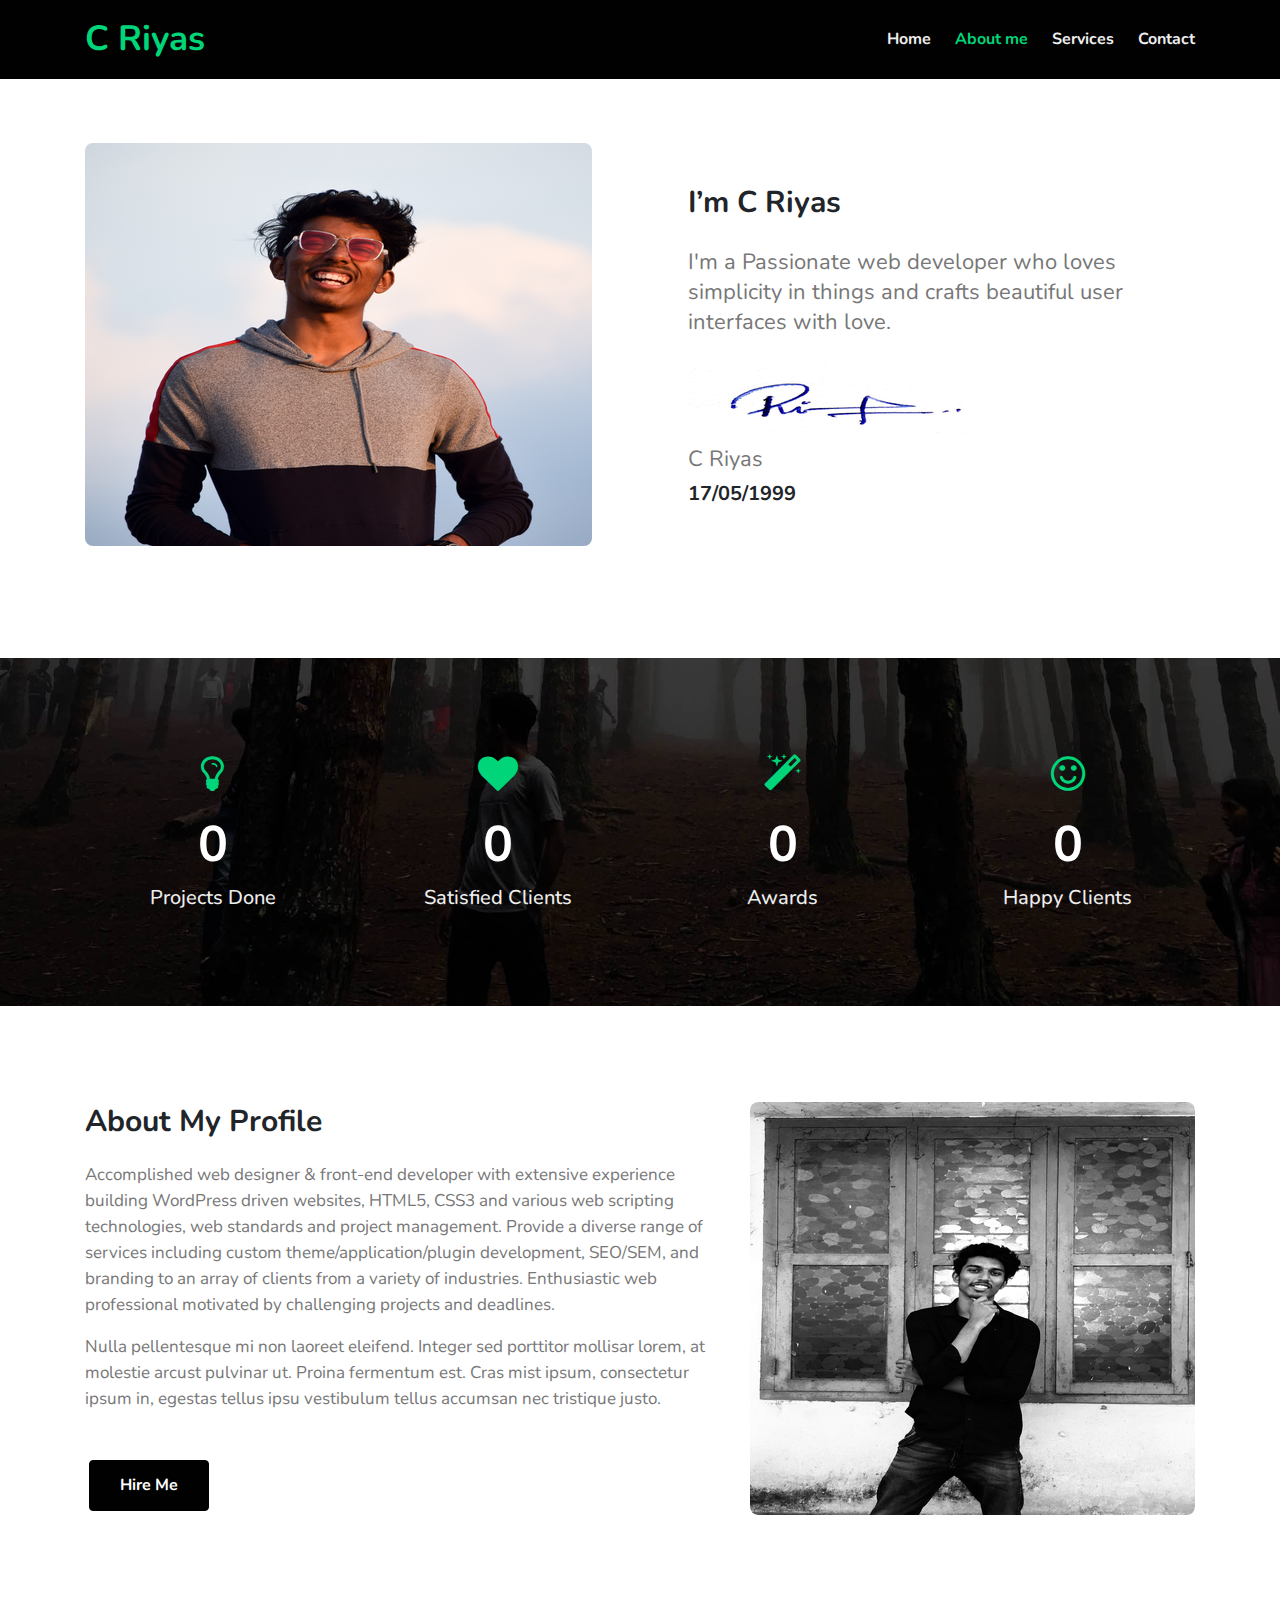
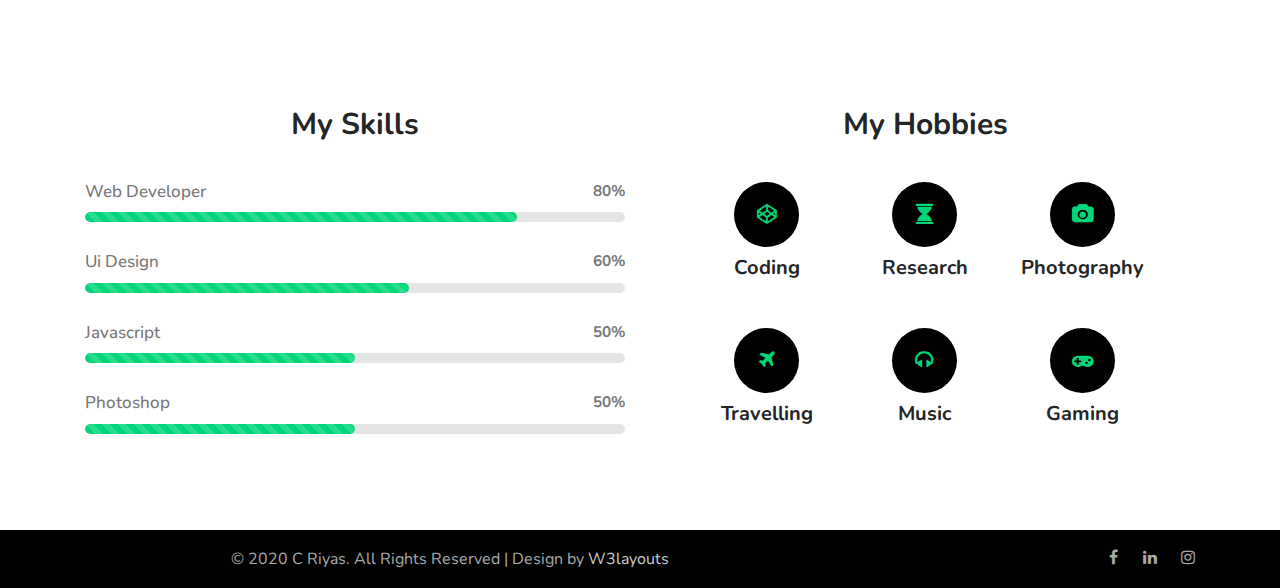
==== commit 9463d792: "IMage change and w3layouts footer edit" ====
--- a/about.html
+++ b/about.html
@@ -217,7 +217,7 @@
         <div class="footer-content">
           <div class="row">
             <div class="col-lg-8 footer-left">
-              <p class="m-0 text-center">&copy; 2020 C Riyas. All Rights Reserved</p>
+              <p class="m-0 text-center">&copy; 2020 C Riyas. All Rights Reserved | Design by <a href="https://w3layouts.com">W3layouts</a></p>
             </div>
             <div class="col-lg-4 footer-right text-lg-right text-center mt-lg-0 mt-3">
               <ul class="social m-0 p-0">
